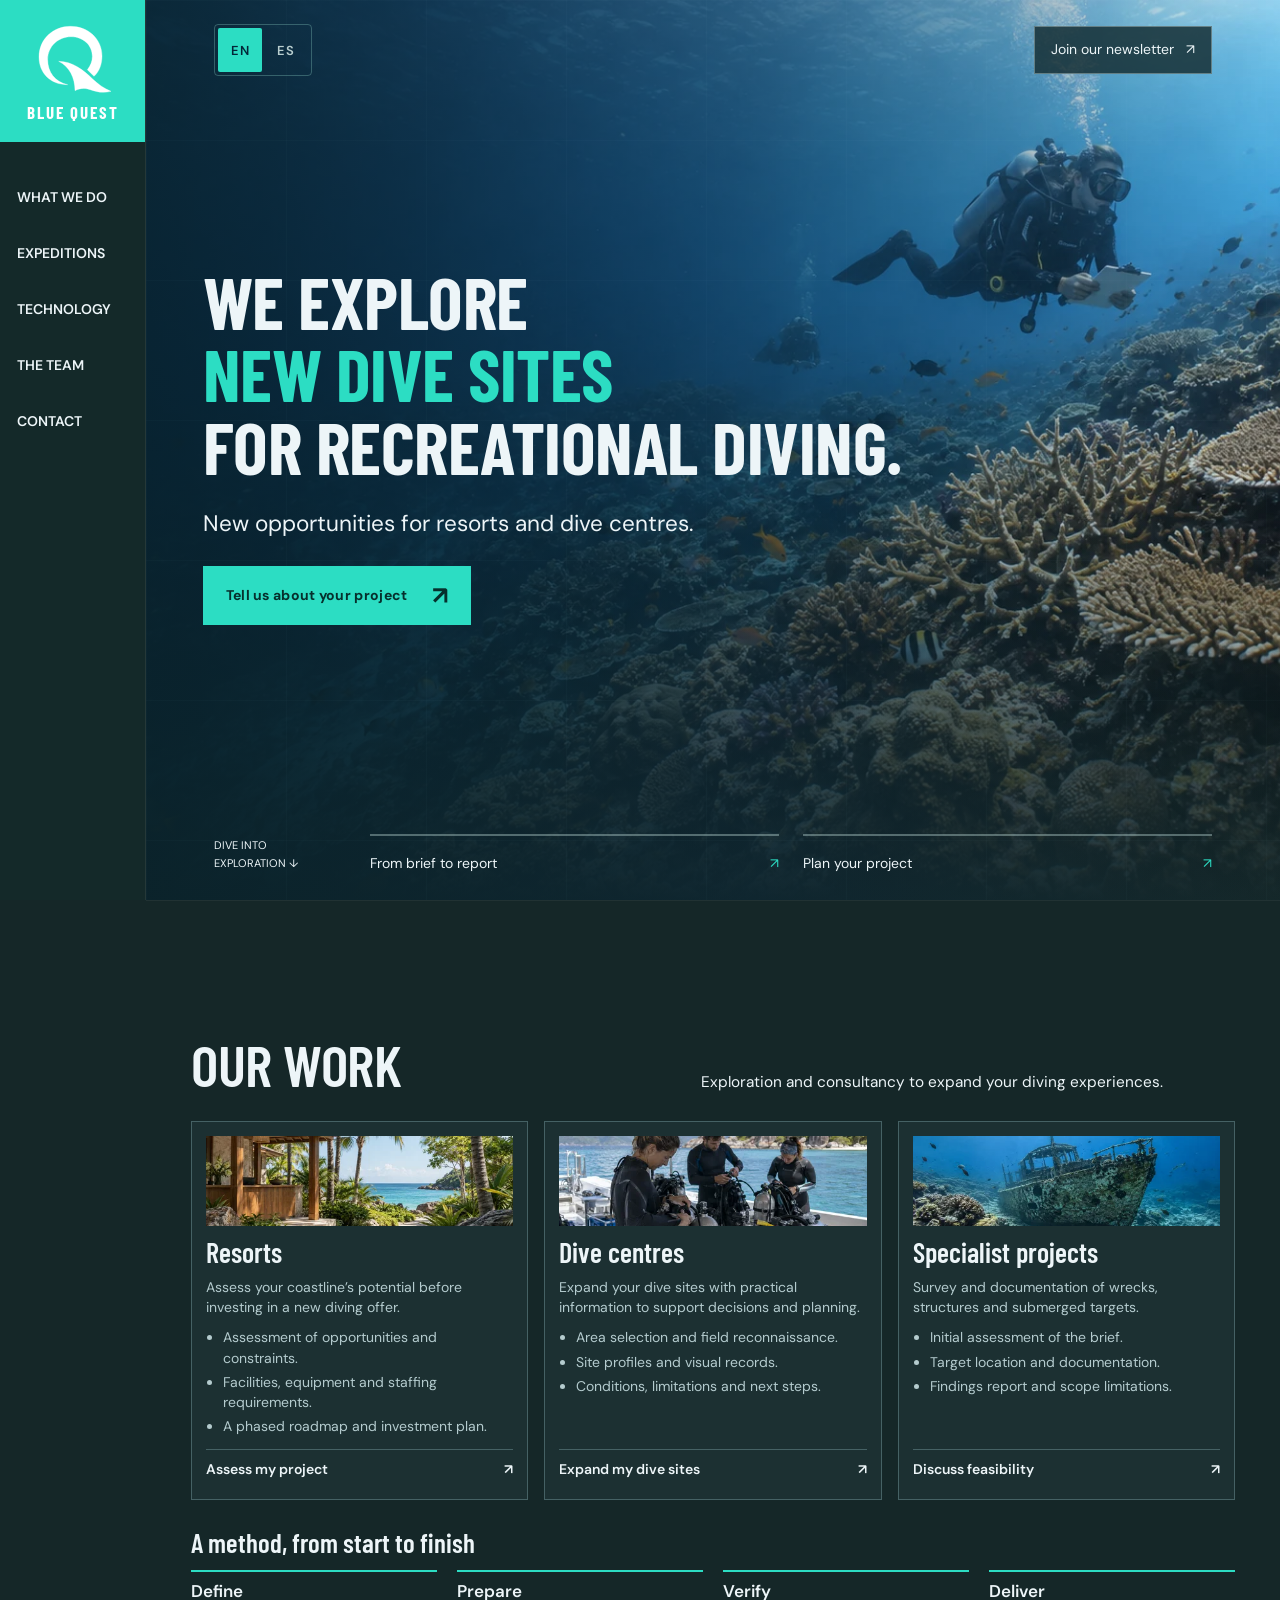
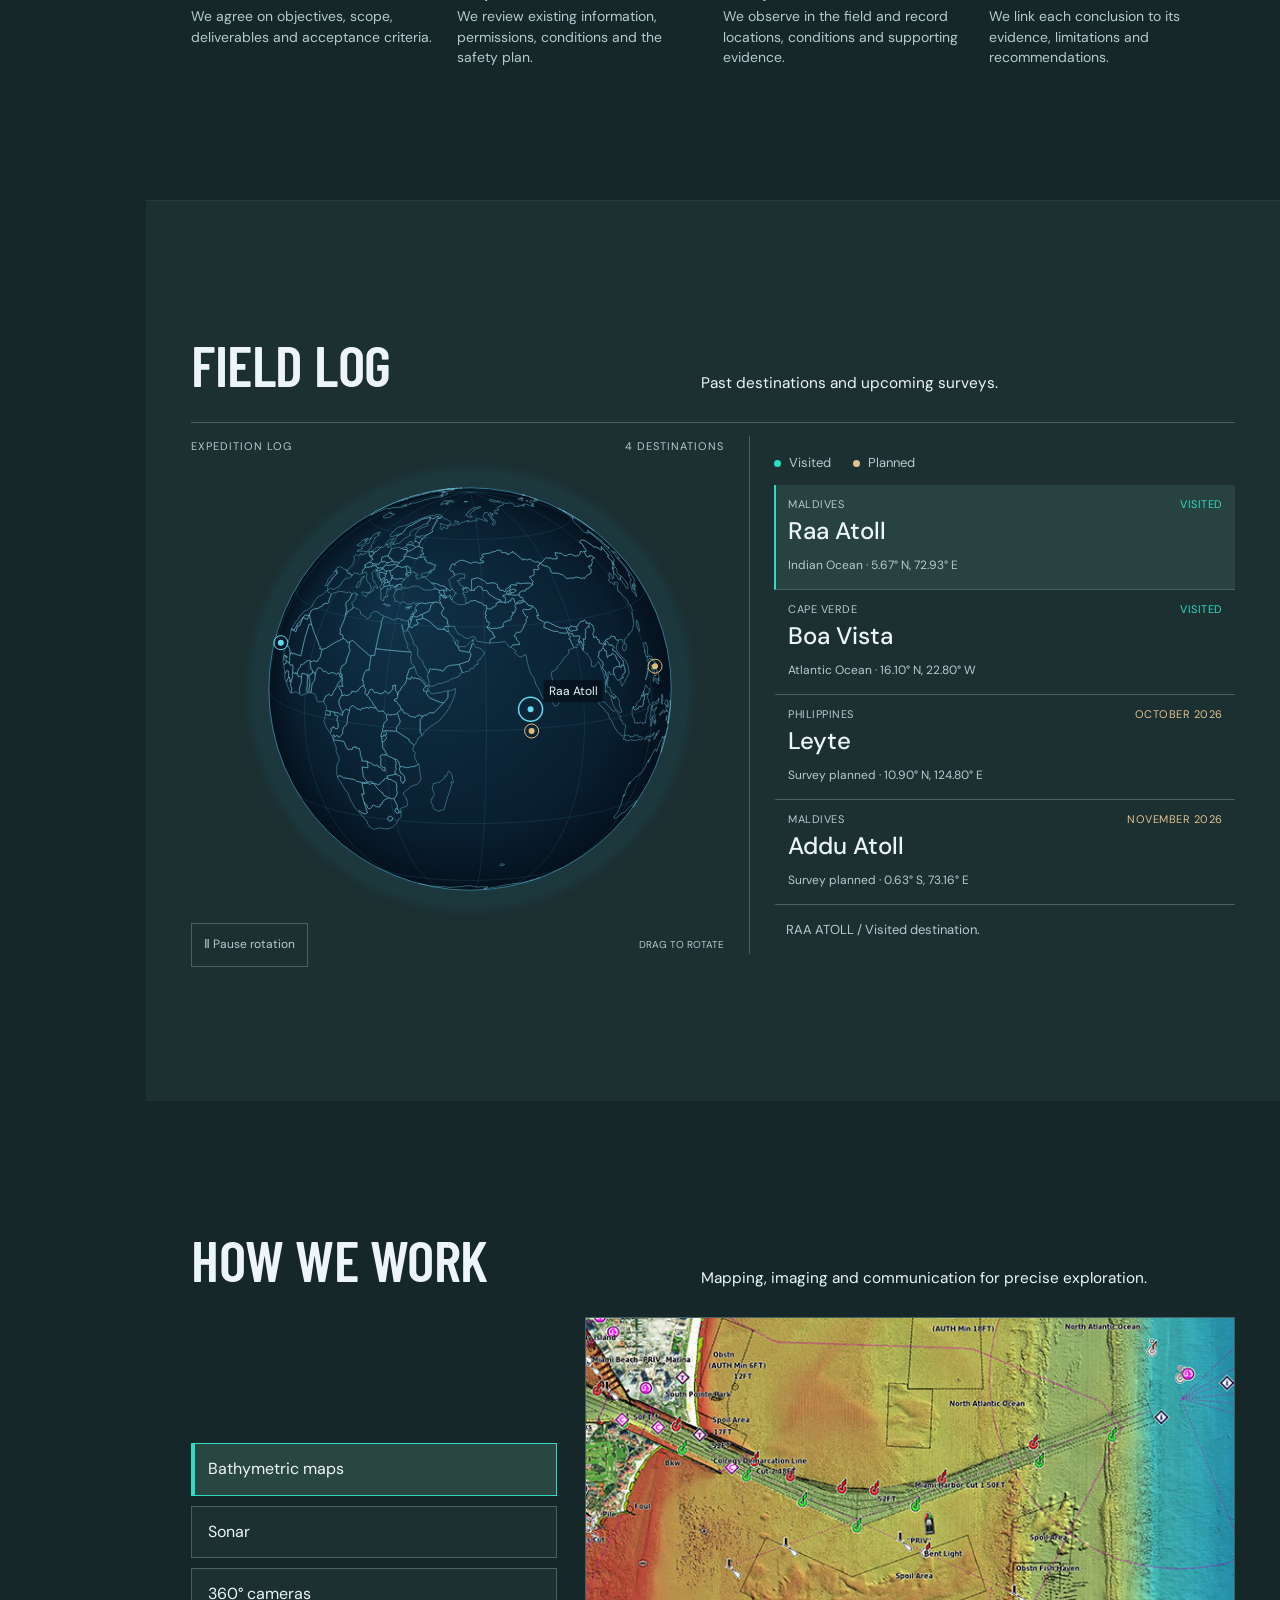
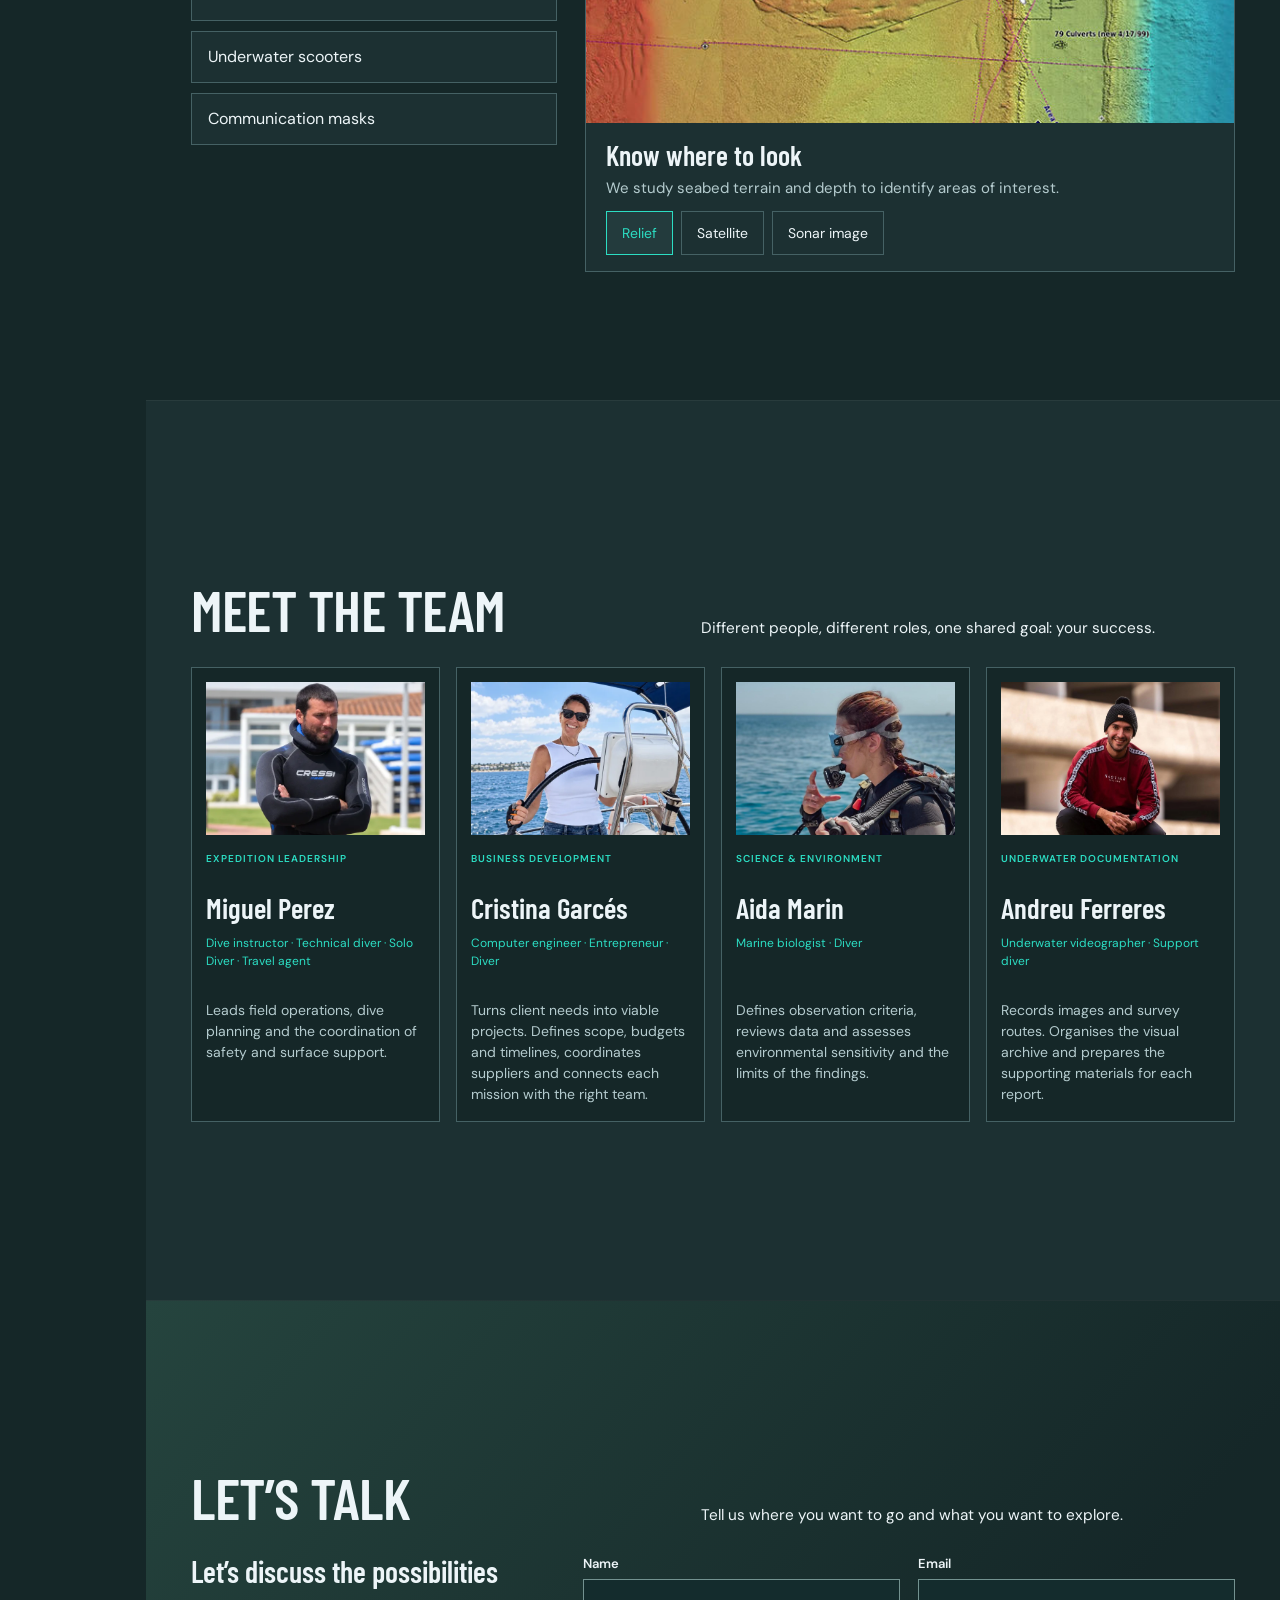
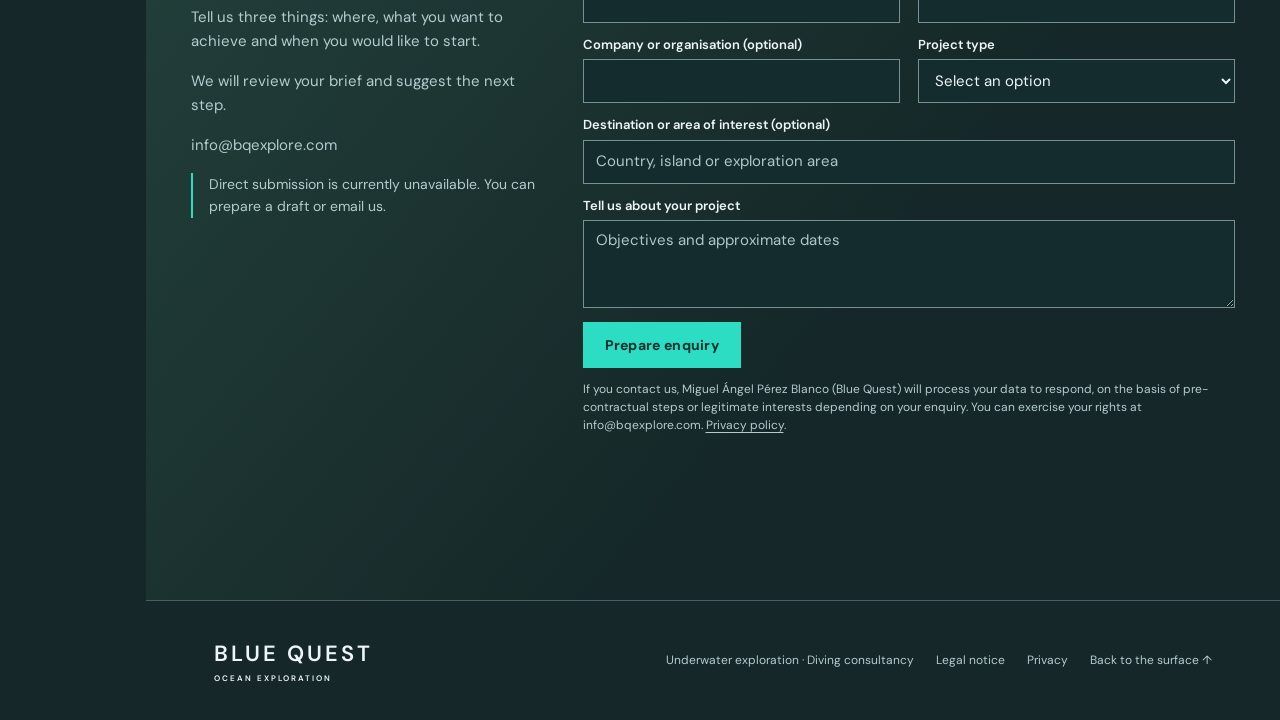
==== en/index.html @ e6cefd19 "Correct Andreu surname to Ferreres in both languages" ====
<!doctype html>
<html lang="en"><head><meta charset="UTF-8"><meta name="viewport" content="width=device-width,initial-scale=1"><meta name="theme-color" content="#050e16"><title>BLUE QUEST — Underwater exploration</title><meta name="description" content="Discovering new recreational dive sites through underwater technology and consultancy for resorts and dive centres."><link rel="icon" href="/favicon.svg?v=quest-20260912" type="image/svg+xml" sizes="any"><link rel="stylesheet" href="/styles.css"><link rel="stylesheet" href="/field-log.css"><link rel="canonical" href="https://www.bqexplore.com/en/"><link rel="alternate" hreflang="en" href="https://www.bqexplore.com/en/"><link rel="alternate" hreflang="es" href="https://www.bqexplore.com/es/"><link rel="alternate" hreflang="x-default" href="https://www.bqexplore.com/"><link rel="stylesheet" href="/language.css"><script src="/translations.js" defer></script><script src="/language.js" defer></script><meta property="og:type" content="website"><meta property="og:site_name" content="Blue Quest"><meta property="og:title" content="BLUE QUEST — Underwater exploration"><meta property="og:description" content="Discovering new recreational dive sites through underwater technology and consultancy for resorts and dive centres."><meta property="og:url" content="https://www.bqexplore.com/en/"><meta property="og:locale" content="en_GB"><meta property="og:image" content="https://www.bqexplore.com/assets/hero/reef-survey.webp"><meta name="twitter:card" content="summary_large_image"><script type="application/ld+json">{"@context":"https://schema.org","@type":"Organization","name":"Blue Quest","url":"https://www.bqexplore.com","email":"info@bqexplore.com","description":"Discovering new recreational dive sites through underwater technology and consultancy for resorts and dive centres.","areaServed":"Worldwide"}</script></head><body>
<a class="skip-link" href="#inicio">Skip to content</a>
<header class="sidebar"><a class="brand brand-animated brand-sonar" href="#inicio" aria-label="Blue Quest, home"><svg class="quest-sonar" viewBox="0 0 120 120" aria-hidden="true" focusable="false"><g class="sonar-grid"><circle cx="60" cy="60" r="27"/><circle cx="60" cy="60" r="47"/><path d="M60 6v12M60 102v12M6 60h12M102 60h12"/></g><circle class="sonar-pulse" cx="60" cy="60" r="23"/><path class="sonar-sweep" d="M60 60V13"/></svg><svg class="quest-mark" viewBox="0 0 240 220" aria-hidden="true"><path class="quest-ring" pathLength="1" d="M104 187C51 187 18 151 18 104C18 50 61 12 112 12C167 12 207 51 207 101C207 126 199 148 183 162L163 142C173 130 178 117 178 102C178 67 149 43 114 43C76 43 44 72 44 111C44 150 66 179 104 187Z"/><path class="quest-fin" pathLength="1" d="M77 117C118 117 151 143 179 170C195 185 212 198 234 207C207 214 188 207 172 202C151 195 138 199 126 205C126 167 109 132 77 117Z"/></svg><span class="quest-name" aria-hidden="true">BLUE QUEST</span></a><button class="menu-toggle" type="button" aria-expanded="false" aria-controls="primary-navigation">Menu <span aria-hidden="true">☰</span></button><nav id="primary-navigation" aria-label="Main navigation"><a href="#enfoque">What we do</a><a href="#expediciones">Expeditions</a><a href="#tecnologia">Technology</a><a href="#equipo">The Team</a><a href="#contacto">Contact</a></nav></header>
<main><section id="inicio" class="hero"><div class="hero-photo" role="img" aria-label="AI-generated illustrative scene: exploring a reef with coral, fish and divers."></div><div class="hero-shade"></div><div class="hero-grid"></div><div class="hero-top"><nav class="language-switch" aria-label="Choose a language"><a href="/en/" data-language="en" lang="en" hreflang="en" aria-label="English" aria-current="true">EN</a><a href="/es/" data-language="es" lang="es" hreflang="es" aria-label="Español">ES</a></nav><button class="newsletter-trigger" id="newsletter-open" type="button" aria-haspopup="dialog" aria-controls="newsletter-dialog">Join our newsletter <span aria-hidden="true">↗</span></button></div><div class="hero-content"><h1 class="brand-purpose">We explore<br><em>new dive sites</em><br>for recreational diving.</h1><p class="intro">New opportunities for resorts and dive centres.</p><div class="hero-actions"><a class="button primary" href="#contacto">Tell us about your project <span aria-hidden="true">↗</span></a></div></div><div class="hero-bottom"><a class="scroll-label" href="#enfoque">DIVE INTO EXPLORATION ↓</a><nav aria-label="Exploration shortcuts"><a href="#enfoque"><span>From brief to report</span><i aria-hidden="true">↗</i></a><a href="#contacto"><span>Plan your project</span><i aria-hidden="true">↗</i></a></nav></div></section>


<section id="enfoque" class="section services">
<div class="section-heading"><div><h2>Our work</h2></div><p>Exploration and consultancy to expand your diving experiences.</p></div>
<div class="service-grid">
<article class="service"><div class="service-photo"><img src="/assets/services/resort-800.webp" srcset="/assets/services/resort-480.webp 480w, /assets/services/resort-800.webp 800w" sizes="(max-width:760px) 88vw, (max-width:1100px) 40vw, 28vw" alt="Illustration of a coastal resort entrance" width="800" height="533" loading="lazy"></div><h3>Resorts</h3><p>Assess your coastline’s potential before investing in a new diving offer.</p><ul><li>Assessment of opportunities and constraints.</li><li>Facilities, equipment and staffing requirements.</li><li>A phased roadmap and investment plan.</li></ul><a href="#contacto" data-project="Asesoramiento para un centro">Assess my project <span aria-hidden="true">↗</span></a></article>
<article class="service"><div class="service-photo"><img src="/assets/services/boat-800.webp" srcset="/assets/services/boat-480.webp 480w, /assets/services/boat-800.webp 800w" sizes="(max-width:760px) 88vw, (max-width:1100px) 40vw, 28vw" alt="Illustration of a team preparing on a dive boat" width="800" height="533" loading="lazy"></div><h3>Dive centres</h3><p>Expand your dive sites with practical information to support decisions and planning.</p><ul><li>Area selection and field reconnaissance.</li><li>Site profiles and visual records.</li><li>Conditions, limitations and next steps.</li></ul><a href="#contacto" data-project="Exploración de puntos de buceo">Expand my dive sites <span aria-hidden="true">↗</span></a></article>
<article class="service"><div class="service-photo"><img src="/assets/services/wreck-800.webp" srcset="/assets/services/wreck-480.webp 480w, /assets/services/wreck-800.webp 800w" sizes="(max-width:760px) 88vw, (max-width:1100px) 40vw, 28vw" alt="Illustration of a wreck beside a reef" width="800" height="533" loading="lazy"></div><h3>Specialist projects</h3><p>Survey and documentation of wrecks, structures and submerged targets.</p><ul><li>Initial assessment of the brief.</li><li>Target location and documentation.</li><li>Findings report and scope limitations.</li></ul><a href="#contacto" data-project="Documentación subacuática">Discuss feasibility <span aria-hidden="true">↗</span></a></article>
</div>
<div id="metodo" class="method-block"><h3>A method, from start to finish</h3><div class="method-grid">
<article><h4>Define</h4><p>We agree on objectives, scope, deliverables and acceptance criteria.</p></article>
<article><h4>Prepare</h4><p>We review existing information, permissions, conditions and the safety plan.</p></article>
<article><h4>Verify</h4><p>We observe in the field and record locations, conditions and supporting evidence.</p></article>
<article><h4>Deliver</h4><p>We link each conclusion to its evidence, limitations and recommendations.</p></article>
</div></div>
</section>
<section id="expediciones" class="section expeditions"><div class="section-heading"><div><h2>Field log</h2></div><p>Past destinations and upcoming surveys.</p></div><div class="atlas"><div class="globe-area"><div class="map-top"><span>EXPEDITION LOG</span><span>4 DESTINATIONS</span></div><canvas id="globe" aria-label="Interactive globe. Drag to rotate. Select a destination from the list to locate it." tabindex="0"></canvas><div class="globe-tools"><button id="rotate" aria-pressed="true" aria-label="Pause globe rotation">Ⅱ Pause rotation</button><span>DRAG TO ROTATE</span></div></div><div class="destinations"><div class="legend"><span><i class="dot explored"></i>Visited</span><span><i class="dot planned"></i>Planned</span></div><button class="destination selected" data-place="0"><span class="destination-meta">MALDIVES <span>VISITED</span></span><strong>Raa Atoll</strong><small>Indian Ocean · 5.67° N, 72.93° E</small></button><button class="destination" data-place="1"><span class="destination-meta">CAPE VERDE <span>VISITED</span></span><strong>Boa Vista</strong><small>Atlantic Ocean · 16.10° N, 22.80° W</small></button><button class="destination" data-place="2"><span class="destination-meta">PHILIPPINES <span class="planned-text">OCTOBER 2026</span></span><strong>Leyte</strong><small>Survey planned · 10.90° N, 124.80° E</small></button><button class="destination" data-place="3"><span class="destination-meta">MALDIVES <span class="planned-text">NOVEMBER 2026</span></span><strong>Addu Atoll</strong><small>Survey planned · 0.63° S, 73.16° E</small></button><div id="place-detail" aria-live="polite">RAA ATOLL / Visited destination.</div></div></div></section>

<section hidden inert style="display:none" id="tu-destino" class="section dive-finder"></section>


<section id="tecnologia" class="section technology">
<div class="section-heading"><div><h2>How we work</h2></div><p>Mapping, imaging and communication for precise exploration.</p></div>
<div class="tech-layout"><div class="equipment" role="group" aria-label="Choose a tool">
<button type="button" data-equipment="map" aria-pressed="true">Bathymetric maps</button><button type="button" data-equipment="sonar" aria-pressed="false">Sonar</button><button type="button" data-equipment="camera" aria-pressed="false">360° cameras</button><button type="button" data-equipment="scooter" aria-pressed="false">Underwater scooters</button><button type="button" data-equipment="mask" aria-pressed="false">Communication masks</button>
</div><figure class="tech-gallery" data-equipment="map" aria-label="Images of the selected equipment"><div class="equipment-photo"><img id="equipment-image" src="/assets/technology/map-relief.jpg" alt="Shaded relief with depth soundings, references and seabed detail" loading="lazy" width="800" height="530"></div><figcaption><h3 id="equipment-title">Know where to look</h3><p id="equipment-description">We study seabed terrain and depth to identify areas of interest.</p><div id="map-views" role="group" aria-label="Map views"><button type="button" data-map="relief" aria-pressed="true">Relief</button><button type="button" data-map="satellite" aria-pressed="false">Satellite</button><button type="button" data-map="perspective" aria-pressed="false">Sonar image</button></div></figcaption></figure></div>
</section>
<section id="equipo" class="section team">
<div class="section-heading"><div><h2>Meet the team</h2></div><p>Different people, different roles, one shared goal: your success.</p></div>
<div class="team-grid">
<article class="team-card"><div class="team-photo"><img src="/assets/team/miguel-profile.webp" alt="Miguel Perez wearing a wetsuit" width="640" height="480" loading="lazy"></div><div class="team-info"><p class="eyebrow">EXPEDITION LEADERSHIP</p><h3>Miguel Perez</h3><p class="team-credentials">Dive instructor · Technical diver · Solo Diver · Travel agent</p><p>Leads field operations, dive planning and the coordination of safety and surface support.</p></div></article>
<article class="team-card"><div class="team-photo"><img src="/assets/team/cristina-profile.webp" alt="Cristina Garcés at the helm of a boat" width="640" height="480" loading="lazy"></div><div class="team-info"><p class="eyebrow">BUSINESS DEVELOPMENT</p><h3>Cristina Garcés</h3><p class="team-credentials">Computer engineer · Entrepreneur · Diver</p><p>Turns client needs into viable projects. Defines scope, budgets and timelines, coordinates suppliers and connects each mission with the right team.</p></div></article>
<article class="team-card"><div class="team-photo"><img class="team-image-aida" src="/assets/team/aida-20260914.jpg" alt="Aida Marin ready for a dive by the sea" width="1196" height="1593" loading="lazy"></div><div class="team-info"><p class="eyebrow">SCIENCE & ENVIRONMENT</p><h3>Aida Marin</h3><p class="team-credentials">Marine biologist · Diver</p><p>Defines observation criteria, reviews data and assesses environmental sensitivity and the limits of the findings.</p></div></article>
<article class="team-card"><div class="team-photo"><img class="team-image-andreu" src="/assets/team/andreu-20260914.jpg" alt="Portrait of Andreu Ferreres in an urban setting" width="1199" height="1191" loading="lazy"></div><div class="team-info"><p class="eyebrow">UNDERWATER DOCUMENTATION</p><h3>Andreu Ferreres</h3><p class="team-credentials">Underwater videographer · Support diver</p><p>Records images and survey routes. Organises the visual archive and prepares the supporting materials for each report.</p></div></article>
</div>
</section>
<section id="contacto" class="section contact">
<div class="section-heading"><div><h2>Let’s talk</h2></div><p>Tell us where you want to go and what you want to explore.</p></div>
<div class="contact-layout"><aside class="contact-intro"><h3>Let’s discuss the possibilities</h3><p>Tell us three things: where, what you want to achieve and when you would like to start.</p><p>We will review your brief and suggest the next step.</p><p class="contact-address"><a href="mailto:info@bqexplore.com">info@bqexplore.com</a></p><p class="contact-notice" id="mailbox-notice" hidden></p></aside>
<form id="contact-form" aria-describedby="mailbox-notice">
<div class="form-grid"><label>Name<input name="name" autocomplete="name" required maxlength="80"></label><label>Email<input name="email" type="email" autocomplete="email" required maxlength="120"></label><label>Company or organisation (optional)<input name="organization" autocomplete="organization" maxlength="100"></label><label>Project type<select name="project" required><option value="">Select an option</option><option value="Exploración de puntos de buceo">Dive site exploration</option><option value="Asesoramiento para un centro">Dive centre consultancy</option><option value="Documentación subacuática">Underwater documentation</option><option value="Otra consulta">Other enquiry</option></select></label><label class="full-field">Destination or area of interest (optional)<input name="destination" maxlength="120" placeholder="Country, island or exploration area"></label><label class="full-field">Tell us about your project<textarea name="message" rows="5" required minlength="10" maxlength="1200" placeholder="Objectives and approximate dates"></textarea></label></div>

<div class="honeypot" aria-hidden="true"><label>Website<input name="website" tabindex="-1" autocomplete="off"></label></div><button id="contact-submit" type="submit" class="button primary">Prepare enquiry <span aria-hidden="true">↗</span></button>
<p class="contact-privacy">If you contact us, Miguel Ángel Pérez Blanco (Blue Quest) will process your data to respond, on the basis of pre-contractual steps or legitimate interests depending on your enquiry. You can exercise your rights at info@bqexplore.com. <a href="/en/privacidad.html">Privacy policy</a>.</p>
<p id="contact-status" role="status" aria-live="polite"></p>
<div id="email-preview" hidden><label for="email-draft">Your draft</label><textarea id="email-draft" rows="9" readonly></textarea><div class="draft-actions"><a id="open-email" class="button primary" href="mailto:info@bqexplore.com">Open in my email app <span aria-hidden="true">↗</span></a><button type="button" id="copy-email">Copy enquiry</button></div></div>
<noscript><p>Enable JavaScript to use the form or email <a href="mailto:info@bqexplore.com">info@bqexplore.com</a>.</p></noscript>
</form></div></section>
</main>
<dialog id="mission-dialog" class="mission-dialog" aria-labelledby="mission-title" aria-describedby="mission-objective">
 <div class="mission-card">
  <div class="mission-topbar"><span class="mission-brand">BLUE QUEST</span><span class="mission-log">Field log</span><button class="mission-close" type="button" aria-label="Close field record">×</button></div>
  <div class="mission-intro">
   <div class="mission-lead">
    <p class="mission-location mission-reveal"><span id="mission-country"></span><span class="mission-divider" aria-hidden="true">/</span><span id="mission-client"></span></p>
    <h2 id="mission-title" class="mission-reveal" style="--reveal-delay:.15s"></h2>
    <div class="mission-reveal" style="--reveal-delay:.6s"><p class="mission-label">Objective</p><p id="mission-objective" class="mission-objective"></p></div>
   </div>
   <div class="mission-instrument" aria-hidden="true"><span class="mission-sonar-arm"></span><span class="mission-sonar-dot"></span></div>
  </div>
  <dl class="mission-metrics"></dl>
  <div class="mission-results"><h3 id="mission-outcomes-title" class="mission-reveal" style="--reveal-delay:1.9s"></h3><div class="mission-outcomes"></div></div>
  <div class="mission-footer"><span class="mission-state-dot" aria-hidden="true"></span><span id="mission-state"></span></div>
  <div class="mission-scan" aria-hidden="true"></div>
 </div>
</dialog>
<script src="/field-log.js" defer></script>
<dialog id="newsletter-dialog" class="newsletter-dialog" aria-labelledby="newsletter-title" aria-describedby="newsletter-description">
 <button type="button" class="newsletter-close" id="newsletter-close" aria-label="Close newsletter">×</button>
 <h2 id="newsletter-title">Join our newsletter</h2>
 <p id="newsletter-description">Blue Quest news, straight to your inbox. Always in English.</p>
 <p id="newsletter-instructions">Opens in a new tab. Enter your email and tick the subscription checkbox.</p>
 <div class="newsletter-actions">
  <a id="newsletter-form-link" class="button primary" href="https://a2ca4a0f.sibforms.com/serve/[base64]" target="_blank" rel="noopener noreferrer" aria-describedby="newsletter-instructions">Open sign-up form <span aria-hidden="true">↗</span></a>
  <button id="newsletter-decline" type="button">Not now</button>
 </div>
 <details class="newsletter-details"><summary>About the form and your data</summary><p class="newsletter-provider-notice">The form opens on Brevo and uses Google reCAPTCHA. These providers may use cookies and technical data to prevent abuse. Opening it does not subscribe you.</p>
 <p class="newsletter-provider-notice"><a href="https://www.brevo.com/legal/privacypolicy/" target="_blank" rel="noopener noreferrer">Brevo privacy</a> · <a href="https://policies.google.com/privacy" target="_blank" rel="noopener noreferrer">Google privacy</a></p>
 <p class="newsletter-provider-notice">Controller: Miguel Ángel Pérez Blanco (Blue Quest). With your consent, we use your email address to send updates in English. You can unsubscribe at any time or contact info@bqexplore.com.</p>
 </details><p class="newsletter-privacy"><a href="/en/privacidad.html">Privacy policy</a></p>
</dialog>

<footer><a class="footer-brand" href="#inicio">BLUE QUEST<span>OCEAN EXPLORATION</span></a><p>Underwater exploration · Diving consultancy</p><a href="/en/aviso-legal.html">Legal notice</a><a href="/en/privacidad.html">Privacy</a><a href="#inicio">Back to the surface ↑</a></footer><script src="/world.js"></script><script src="/app.js" defer></script><script src="/contact.js" defer></script></body></html>
---- styles.css ----
@import url('fonts/fonts.css');
/* Original team photos; responsive framing without altering the photographs. */
.team-photo img.team-image-aida{object-position:50% 10%}
.team-photo img.team-image-andreu{object-position:50% 18%}
/* Blue Quest: one shared system for services, evidence and contact. */
/* Restore the three original map views within the shared photo frame. */
.tech-gallery[data-equipment="map"] .equipment-photo img{transform:scale(1.18)}
#map-views:not([hidden]){display:flex;flex-wrap:wrap;gap:8px;margin-top:20px}
#map-views button{min-height:44px;padding:9px 15px;font-size:14px;background:transparent;border:1px solid var(--line)}
#map-views button[aria-pressed="true"]{border-color:var(--cyan);color:var(--cyan);background:var(--surface)}
#map-views button:hover{background:var(--surface)}
#contact-submit{margin-top:24px}
:root{color-scheme:dark;--bg:#152728;--panel:#1c3032;--surface:#233b3d;--line:#456164;--text:#edf5f8;--muted:#b4cbce;--cyan:#2cddc3;--rail:146px;--gold:#dfc28e;--mobile-header-height:76px}
*{box-sizing:border-box}html{scroll-behavior:smooth;scroll-padding-top:28px}body{margin:0;padding-left:var(--rail);background:var(--bg);color:var(--text);font:18px/1.65 'DM Sans',sans-serif}
h1,h2,h3,h4,p,figure{margin:0 0 20px}h1,h2,h3,h4{line-height:1.1}a{color:inherit;text-decoration:none}button,input,select,textarea{font:inherit}button{color:inherit;cursor:pointer}img{display:block;max-width:100%}button,a,summary{-webkit-tap-highlight-color:transparent}
a:focus-visible,button:focus-visible,summary:focus-visible,canvas:focus-visible{outline:3px solid var(--cyan);outline-offset:5px}a:hover{color:var(--cyan)}[hidden]{display:none!important}
.skip-link{position:fixed;top:12px;left:calc(var(--rail) + 16px);z-index:60;background:var(--cyan);color:#052625;padding:12px;transform:translateY(-200%)}.skip-link:focus{transform:none}
.sidebar{position:fixed;inset:0 auto 0 0;width:var(--rail);height:100dvh;z-index:30;background:#142929;border-right:1px solid #ffffff12;overflow-y:auto}
.brand-sonar{position:relative;display:flex;flex-direction:column;align-items:center;justify-content:center;gap:8px;min-height:142px;background:var(--cyan);overflow:hidden}
.brand-sonar:hover{color:white}.quest-mark{width:80px;height:74px;fill:white;position:relative;z-index:1}.quest-name{font:700 17px/1 'Barlow Condensed',sans-serif;letter-spacing:2px;color:white;z-index:1}
.quest-sonar{position:absolute;inset:10px;width:calc(100% - 20px);height:115px;fill:none;stroke:white;stroke-width:1;opacity:0;animation:sonar-grid 2.5s ease-out}
.quest-ring,.quest-fin{stroke:white;stroke-width:1;stroke-dasharray:1;animation:sonar-trace 1.7s ease-out both}.quest-fin{animation-delay:.25s}.quest-name{animation:wordmark .7s 1.3s both}.sonar-pulse{transform-origin:center;animation:sonar-ping 1.8s ease-out both}.sonar-sweep{transform-origin:center;animation:sonar-scan 1.6s linear both}
.sidebar nav{display:flex;flex-direction:column;margin-top:28px}.sidebar nav a{display:block;min-height:56px;padding:17px 14px;border-left:3px solid transparent;font-size:14px;line-height:1.5;font-weight:600;text-transform:uppercase}.sidebar nav a:hover,.sidebar nav a[aria-current="location"]{background:#25423f;color:white;border-left-color:var(--cyan)}
.menu-toggle{display:none}.hero{position:relative;isolation:isolate;min-height:800px;height:100svh;max-height:1180px;display:flex;align-items:center;overflow:hidden}
.hero-photo,.hero-shade,.hero-grid{position:absolute;inset:0;z-index:-1}.hero-photo{background:#123c50 url('assets/hero/reef-survey.webp') 62% center/cover no-repeat}.hero-shade{background:linear-gradient(90deg,#09222bd9 0%,#0a253589 53%,#10314710),linear-gradient(0deg,#152728,transparent 45%)}.hero-grid{opacity:.16;background-image:linear-gradient(#c5f4ff20 1px,transparent 1px),linear-gradient(90deg,#c5f4ff20 1px,transparent 1px);background-size:140px 140px}
.hero-top{position:absolute;top:24px;left:6%;right:6%;display:flex;justify-content:space-between;align-items:center;gap:24px;z-index:2}.newsletter-trigger{background:#173137d9;border:1px solid #bed5d46b;padding:11px 16px;font-size:14px;min-height:48px;display:inline-flex;align-items:center;gap:12px;text-align:left}.newsletter-trigger:hover{background:#234744}.hero-content{margin:50px 6% 100px;max-width:1000px}
h1{font:700 clamp(56px,6.5vw,104px)/1 'Barlow Condensed',sans-serif;text-transform:uppercase;letter-spacing:-.5px;margin-bottom:30px}h1 em{font-style:normal;color:var(--cyan)}.hero .intro{font-size:clamp(18px,1.6vw,25px);max-width:590px;color:var(--text)}.hero-actions{display:flex;flex-wrap:wrap;align-items:center;gap:24px;margin-top:34px}.button{border:0;display:inline-flex;justify-content:center;align-items:center;gap:24px;min-height:56px;padding:17px 23px;font-size:14px;line-height:1.4;font-weight:700;letter-spacing:.3px}.primary{background:var(--cyan);color:#06302d}.primary:hover{background:#8ef2df;color:#06302d}.button:disabled{opacity:.6;cursor:wait}.button span{font-size:25px;line-height:1}.text-link{color:var(--text);font-size:16px;text-decoration:underline;text-underline-offset:5px}.text-link span{color:var(--cyan);margin-left:8px}
.hero-bottom{position:absolute;left:6%;right:6%;bottom:25px;display:flex;align-items:center;gap:36px}.scroll-label{font-size:11px;max-width:120px}.hero-bottom nav{display:grid;grid-template-columns:repeat(2,minmax(0,1fr));flex:1;gap:24px}.hero-bottom nav a{border-top:2px solid #aec8c670;padding-top:16px;font-size:14px;display:flex;justify-content:space-between;gap:8px}.hero-bottom nav a:hover{border-color:var(--cyan)}.hero-bottom i{font-style:normal;color:var(--cyan)}
.section{padding:88px 6%;border-top:1px solid #ffffff0d}.section-heading{display:grid;grid-template-columns:1.05fr 1fr;align-items:end;gap:32px;margin-bottom:42px}.section-heading>div{min-width:0}
h2{font:600 clamp(45px,4.6vw,76px)/1.04 'Barlow Condensed',sans-serif;text-transform:uppercase;letter-spacing:-.5px;margin:0}.section-heading>p{margin:0;text-align:left;font-size:clamp(16px,1.2vw,21px);line-height:1.55;color:var(--text)}h3{font:600 32px/1.15 'Barlow Condensed',sans-serif}h4{font-size:20px}
.service-grid{display:grid;grid-template-columns:repeat(3,minmax(0,1fr));gap:20px}.service{min-width:0;background:var(--panel);border:1px solid var(--line);padding:22px;display:flex;flex-direction:column}.service-photo{aspect-ratio:2.4/1;overflow:hidden;margin-bottom:25px;background:var(--surface)}.service-photo img{width:100%;height:100%;object-fit:cover}.service h3{font-size:33px}.service p,.service li{font-size:16px;color:var(--muted)}.service ul{padding-left:19px;margin:0 0 26px}.service li+li{margin-top:9px}.service a{display:flex;justify-content:space-between;border-top:1px solid var(--line);padding-top:16px;margin-top:auto;font-size:15px;font-weight:600}
.method-block{padding-top:70px;scroll-margin-top:28px}.method-block>h3{font-size:38px}.method-grid{display:grid;grid-template-columns:repeat(4,minmax(0,1fr));gap:25px}.method-grid article{border-top:2px solid var(--cyan);padding-top:20px}.method-grid h4{font-weight:600;margin-bottom:12px}.method-grid p{color:var(--muted);font-size:16px;margin:0}
.expeditions,.team{background:var(--panel)}.atlas{display:grid;grid-template-columns:1.3fr 1fr;border-top:1px solid var(--line)}.globe-area{min-width:0}.map-top{display:flex;justify-content:space-between;padding:22px 25px 0 0;font-size:11px;letter-spacing:1px;color:var(--muted)}#globe{display:block;width:100%;height:490px;cursor:grab;touch-action:pan-y}#globe:active{cursor:grabbing}.globe-tools{display:flex;justify-content:space-between;align-items:center;gap:12px;margin-right:25px;font-size:10px;color:var(--muted)}.globe-tools button{min-height:44px;border:1px solid var(--line);background:transparent;padding:8px 12px;font-size:12px}.destinations{padding:25px 0 0 30px;border-left:1px solid var(--line)}.legend{display:flex;gap:22px;font-size:13px;color:var(--muted);margin-bottom:12px}.dot{display:inline-block;width:7px;height:7px;border-radius:50%;margin-right:8px}.explored{background:var(--cyan)}.planned{background:var(--gold)}.destination{display:block;width:100%;text-align:left;background:transparent;border:0;border-bottom:1px solid var(--line);border-left:2px solid transparent;padding:18px 15px}.destination:hover,.destination.selected{background:#27423f;border-left-color:var(--cyan)}.destination-meta{display:flex;justify-content:space-between;gap:8px;font-size:11px;letter-spacing:.5px;color:var(--muted)}.destination-meta>span{color:var(--cyan)}.destination-meta .planned-text{color:var(--gold)}.destination strong{display:block;font-weight:500;font-size:26px;margin:3px 0}.destination small{font-size:12px;color:var(--muted)}#place-detail{font-size:14px;color:var(--muted);padding:20px 15px}
.tech-layout{display:grid;grid-template-columns:.65fr 1.35fr;align-items:start;gap:30px}.equipment{display:flex;flex-direction:column;gap:10px}.equipment button{width:100%;text-align:left;border:1px solid var(--line);background:var(--panel);padding:18px;font-size:18px;min-height:60px}.equipment button[aria-pressed="true"]{border-color:var(--cyan);background:#294740;box-shadow:inset 3px 0 var(--cyan)}.equipment button:hover{background:var(--surface)}.tech-gallery{margin:0;min-width:0;border:1px solid var(--line);background:var(--panel)}.equipment-photo{width:100%;aspect-ratio:8/5;overflow:hidden;background:#103544}.equipment-photo img{width:100%;height:100%;object-fit:cover;object-position:center}.tech-gallery figcaption{padding:22px 25px}.tech-gallery h3{margin-bottom:10px;font-size:32px}.tech-gallery p{color:var(--muted);font-size:16px;margin:0}
.team-grid{display:grid;grid-template-columns:repeat(4,minmax(0,1fr));gap:20px}.team-card{min-width:0;border:1px solid var(--line);background:var(--bg)}.team-photo{aspect-ratio:1.5/1;margin:18px 18px 0;overflow:hidden;background:var(--surface)}.team-photo img{width:100%;height:100%;object-fit:cover;object-position:50% 35%}.team-info{padding:22px 18px}.eyebrow{font-size:10px;font-weight:600;letter-spacing:1px;color:var(--cyan);line-height:1.6;margin-bottom:14px}.team-info h3{font-size:32px;margin-bottom:12px}.team-info p:not(.eyebrow){font-size:15px;color:var(--muted)}.team-info .team-credentials{font-size:12px!important;color:var(--cyan)!important;line-height:1.6;min-height:62px}.team-info p:last-child{margin:0}
.contact{background:linear-gradient(130deg,#25443e,var(--bg) 65%)}.contact-layout{display:grid;grid-template-columns:.75fr 1.25fr;gap:55px}.contact-intro h3{font-size:36px}.contact-intro>p{font-size:16px;color:var(--muted)}.contact-address{font-size:21px;color:var(--cyan);overflow-wrap:anywhere}.contact-notice{border-left:2px solid var(--cyan);padding-left:16px;font-size:14px!important}.form-grid{display:grid;grid-template-columns:1fr 1fr;gap:22px}.full-field{grid-column:1/-1}#contact-form label{display:block;font-size:14px;font-weight:600}#contact-form input,#contact-form select,#contact-form textarea{display:block;width:100%;min-width:0;padding:13px;margin-top:8px;border:1px solid #739290;border-radius:0;background:#142c2d;color:var(--text);font:16px/1.5 'DM Sans',sans-serif}#contact-form textarea{resize:vertical}#contact-form input:focus-visible,#contact-form select:focus-visible,#contact-form textarea:focus-visible{outline:2px solid var(--cyan);outline-offset:3px}#contact-form input::placeholder,#contact-form textarea::placeholder{color:#b1c6c8}.contact-privacy{font-size:12px;line-height:1.7;color:var(--muted);margin:20px 0}.contact-privacy a,.newsletter-privacy a,.newsletter-details a{text-decoration:underline;text-underline-offset:3px}.honeypot{position:absolute;left:-10000px;width:1px;height:1px;overflow:hidden}#contact-status{font-size:15px;color:var(--text);margin-top:22px}#contact-status:empty{margin:0}#email-preview{border-top:1px solid var(--line);padding-top:22px}.draft-actions{display:flex;flex-wrap:wrap;align-items:center;gap:15px;margin-top:16px}#copy-email{background:transparent;border:1px solid var(--line);min-height:48px;padding:12px}
.newsletter-dialog{width:min(560px,calc(100% - 32px));max-height:calc(100dvh - 40px);margin:auto;padding:38px;background:var(--panel);color:var(--text);border:1px solid var(--line)}.newsletter-dialog::backdrop{background:#051b24ce;backdrop-filter:blur(4px)}body.newsletter-open{overflow:hidden}.newsletter-close{position:absolute;top:8px;right:8px;width:44px;height:44px;background:transparent;border:0;font-size:30px}.newsletter-dialog h2{font-size:40px;padding-right:20px;margin-bottom:22px}.newsletter-dialog p{color:var(--muted);font-size:16px}.newsletter-actions{display:flex;flex-direction:column;align-items:stretch;gap:10px;margin:24px 0}.newsletter-actions>button{background:transparent;border:0;min-height:44px;font-size:14px}.newsletter-details{border-top:1px solid var(--line);margin-top:24px;padding-top:15px;font-size:13px}.newsletter-details summary{cursor:pointer;padding-block:6px}.newsletter-details p{font-size:13px;margin-top:14px}.newsletter-privacy{font-size:13px!important}
footer{display:flex;flex-wrap:wrap;gap:22px;align-items:center;padding:35px 6%;border-top:1px solid var(--line);font-size:12px;color:var(--muted)}.footer-brand{margin-right:auto;font-size:22px;letter-spacing:3px;color:var(--text);font-weight:600}.footer-brand span{display:block;font-size:8px;letter-spacing:2px}footer p{margin:0}
@keyframes sonar-trace{0%{stroke-dashoffset:1;fill-opacity:0}65%{fill-opacity:0}100%{stroke-dashoffset:0;fill-opacity:1}}
@keyframes wordmark{from{opacity:0;transform:translateY(8px)}to{opacity:1;transform:none}}
@keyframes sonar-grid{0%{opacity:0}25%{opacity:.6}75%{opacity:.35}100%{opacity:0}}
@keyframes sonar-ping{from{transform:scale(.3);opacity:.8}to{transform:scale(2);opacity:0}}
@keyframes sonar-scan{to{transform:rotate(300deg)}}
@media(min-width:1400px){.section-heading h2{white-space:nowrap}.section-heading>p{white-space:nowrap;font-size:clamp(14px,1.1vw,21px)}}
@media(max-width:1199px){.section-heading{grid-template-columns:1fr;gap:16px}.section-heading>p{font-size:19px}.team-grid{grid-template-columns:repeat(2,minmax(0,1fr))}.team-photo{aspect-ratio:2/1}.service-grid{grid-template-columns:repeat(2,minmax(0,1fr))}.service:last-child{grid-column:1/-1;display:grid;grid-template-columns:.8fr 1fr;gap:0 24px}.service:last-child .service-photo{grid-row:1/5;aspect-ratio:auto;height:100%;margin:0}.service:last-child ul{margin-bottom:20px}.method-grid{grid-template-columns:repeat(2,minmax(0,1fr))}.contact-layout{gap:30px}.atlas{grid-template-columns:1fr 1fr}#globe{height:430px}.tech-layout{grid-template-columns:.75fr 1.25fr}.equipment button{font-size:16px;padding:16px}.scroll-label{display:none}}
@media(max-width:760px){:root{--rail:0px}html{scroll-padding-top:calc(var(--mobile-header-height) + 20px)}.sidebar{width:100%;height:76px;bottom:auto;overflow:visible;display:flex;align-items:center;padding-right:14px;border-bottom:1px solid var(--line)}.brand-sonar{min-height:76px;height:76px;width:120px;flex-shrink:0;gap:4px}.quest-mark{width:48px;height:43px}.quest-name{font-size:12px;letter-spacing:1.6px}.quest-sonar{inset:0;width:120px;height:76px}.menu-toggle{display:flex;align-items:center;gap:10px;margin-left:auto;background:transparent;border:1px solid var(--line);font-size:14px;min-height:44px;padding:8px 12px}.sidebar nav{display:none;position:absolute;top:76px;left:0;right:0;margin:0;background:#193235;border-bottom:1px solid var(--line);box-shadow:0 15px 30px #07191c66}.sidebar.menu-open nav{display:grid;grid-template-columns:1fr 1fr;gap:0;padding:10px}.sidebar nav a{min-height:52px;font-size:14px;padding:14px 12px}.hero{height:auto;max-height:none;min-height:780px;padding-top:165px;padding-bottom:125px;align-items:flex-start}.hero-top{top:96px;left:6%;right:6%;gap:10px}.hero-top .newsletter-trigger{font-size:12px;padding:8px 10px;min-height:44px;max-width:175px}.hero-content{margin:25px 6% 0}.hero .brand-purpose,html[lang="en"] .hero .brand-purpose{font-size:clamp(44px,9.5vw,70px)}.hero-photo{background-position:65% center}.hero-shade{background:linear-gradient(90deg,#0b2739db,#173b5066),linear-gradient(0deg,#152728,transparent 55%)}.hero .intro{font-size:19px}.hero-actions{gap:20px}.hero-bottom{bottom:25px}.hero-bottom nav{gap:14px}.hero-bottom nav a{font-size:11px;line-height:1.5}.hero-bottom i{display:none}.section{padding:60px 6%}.section-heading{margin-bottom:30px;gap:15px}h2{font-size:clamp(39px,8vw,58px)}.section-heading>p{font-size:17px;line-height:1.6}.service-grid{grid-template-columns:1fr}.service:last-child{grid-column:auto;display:flex}.service:last-child .service-photo,.service-photo{aspect-ratio:2.4/1;height:auto;margin-bottom:25px}.service{padding:22px}.method-block{padding-top:48px;scroll-margin-top:100px}.method-block>h3{font-size:32px}.method-grid{gap:24px 18px}.method-grid p{font-size:15px}.atlas{grid-template-columns:1fr}.destinations{padding:28px 0 0;border-left:0}.map-top{padding-right:0}#globe{height:350px}.globe-tools{margin-right:0}.tech-layout{display:flex;flex-direction:column;gap:18px}.equipment{display:grid;grid-template-columns:repeat(2,minmax(0,1fr));gap:8px;width:100%}.equipment button{font-size:14px;min-height:52px;padding:10px 12px}.equipment button:last-child{grid-column:1/-1}.tech-gallery{width:100%}.tech-gallery figcaption{padding:20px}.tech-gallery h3{font-size:29px}.team-grid{grid-template-columns:1fr}.team-card{display:grid;grid-template-columns:105px 1fr}.team-photo{aspect-ratio:1/1;margin:18px 0 0 14px}.team-info{padding:20px 16px}.team-info h3{font-size:29px}.team-info .team-credentials{min-height:0}.contact-layout{grid-template-columns:1fr;gap:25px}.contact-intro h3{font-size:32px}.form-grid{grid-template-columns:1fr}.full-field{grid-column:auto}.newsletter-dialog{padding:30px 24px}.newsletter-dialog h2{font-size:35px}footer{gap:20px}footer p{width:100%;order:3}}
@media(max-width:360px){.hero-top{left:5%;right:5%}.hero-top .newsletter-trigger{max-width:160px}.hero .brand-purpose,html[lang="en"] .hero .brand-purpose{font-size:42px}.method-grid{grid-template-columns:1fr}.team-card{grid-template-columns:85px 1fr}.team-info{padding:18px 12px}.team-info h3{font-size:27px}.team-photo{margin-left:12px}}
@media(max-width:760px){.sidebar:not(.menu-ready){height:auto;display:grid;grid-template-columns:120px 1fr;align-items:start;padding:0}.sidebar:not(.menu-ready) nav{display:grid;grid-template-columns:1fr 1fr;position:static;box-shadow:none}.sidebar:not(.menu-ready) .menu-toggle{display:none}}
/* Screen-sized desktop sections. Natural growth remains available for zoom,
   shorter windows, expanded form feedback and mobile reading. */
@media(min-width:1024px) and (min-height:640px){
 html:has(.hero){scroll-padding-top:0;scroll-snap-type:y proximity}
 .hero,.section{min-height:100dvh;scroll-snap-align:start;scroll-margin-top:0}
 footer{scroll-snap-align:end}
 .hero{height:auto;max-height:none}
 .hero-content{margin:100px 5% 110px}
 .hero .brand-purpose,html[lang="en"] body .hero .brand-purpose{font-size:clamp(48px,min(5.7vw,10dvh),90px);margin-bottom:22px}
 .hero .intro{font-size:clamp(18px,2.5dvh,24px)}
 .hero-actions{margin-top:24px}
 .section{display:flex;flex-direction:column;justify-content:center;padding:clamp(22px,4dvh,52px) 4%}
 .section-heading{grid-template-columns:1fr 1.1fr;gap:24px;margin-bottom:clamp(18px,3dvh,32px)}
 .section-heading h2{font-size:clamp(40px,6.5dvh,64px);white-space:normal}
 .section-heading>p{font-size:clamp(15px,1.2vw,19px);line-height:1.5;white-space:normal}
 .service-grid{grid-template-columns:repeat(3,minmax(0,1fr));gap:16px}
 .service,.service:last-child{display:flex;grid-column:auto;gap:0;padding:14px}
 .service-photo,.service:last-child .service-photo{aspect-ratio:auto;height:clamp(56px,10dvh,110px);margin:0 0 10px;flex-shrink:0}
 .service h3{font-size:28px;margin-bottom:8px}
 .service p,.service li{font-size:14px;line-height:1.45}
 .service p{margin-bottom:10px}
 .service ul,.service:last-child ul{margin-bottom:12px;padding-left:17px}
 .service li+li{margin-top:4px}
 .service a{font-size:14px;line-height:1.4;min-height:36px;padding-top:10px}
 .method-block{padding-top:clamp(18px,3dvh,32px);scroll-margin-top:0}
 .method-block>h3{font-size:27px;margin-bottom:12px}
 .method-grid{grid-template-columns:repeat(4,minmax(0,1fr));gap:20px}
 .method-grid article{padding-top:10px}
 .method-grid h4{font-size:17px;margin-bottom:6px}
 .method-grid p{font-size:14px;line-height:1.45}
 .atlas{grid-template-columns:1.15fr 1fr;align-items:center}
 .map-top{padding-top:14px}
 #globe{height:clamp(260px,52dvh,560px)}
 .destinations{padding:16px 0 0 24px}
 .destination{padding:10px 12px}
 .destination strong{font-size:24px;line-height:1.25}
 #place-detail{font-size:13px;padding:14px 12px}
 .tech-layout{grid-template-columns:minmax(230px,.72fr) minmax(0,1.28fr);align-items:center;gap:28px}
 .tech-gallery{width:100%;max-width:min(100%,calc((100dvh - 300px)*1.6));justify-self:center}
 .tech-gallery figcaption{padding:16px 20px}
 .tech-gallery h3{font-size:28px;margin-bottom:6px}
 .tech-gallery p{font-size:15px;line-height:1.5}
 .equipment button{min-height:48px;padding:12px 16px;font-size:16px}
 #map-views:not([hidden]){margin-top:12px}
 .team-grid{grid-template-columns:repeat(4,minmax(0,1fr));gap:16px}
 .team-photo{height:clamp(95px,17dvh,200px);aspect-ratio:auto;margin:14px 14px 0}
 .team-info{padding:16px 14px}
 .team-info .eyebrow{font-size:10px;min-height:32px;margin-bottom:8px;line-height:1.5}
 .team-info h3{font-size:29px;margin-bottom:10px}
 .team-info p:not(.eyebrow){font-size:14px;line-height:1.5;margin-bottom:12px}
 .team-info .team-credentials{min-height:54px}
 .team-info p:last-child{margin-bottom:0}
 .contact-layout{grid-template-columns:.7fr 1.3fr;gap:40px;align-items:start}
 .contact-intro h3{font-size:30px;margin-bottom:16px}
 .contact-intro>p{font-size:15px;line-height:1.6;margin-bottom:16px}
 .form-grid{gap:12px 18px}
 #contact-form label{font-size:13px;line-height:1.5}
 #contact-form input,#contact-form select,#contact-form textarea{min-height:44px;padding:9px 12px;margin-top:5px;font-size:15px;line-height:1.4}
 #contact-form textarea[name="message"]{height:88px;min-height:72px}
 #contact-submit{margin-top:14px;min-height:46px;padding:12px 22px}
 .contact-privacy{margin:12px 0 0;line-height:1.5}
 #contact-status{margin-top:12px}
 #contact-status:empty{margin:0}
}
@media(min-width:1024px) and (max-width:1199px) and (min-height:640px){
 .team-grid{grid-template-columns:repeat(2,minmax(0,1fr))}
 .team-card{display:grid;grid-template-columns:76px minmax(0,1fr)}
 .team-photo{height:68px;margin:14px 0 0 10px}
 .team-info{padding:14px 12px}
 .team-info .eyebrow{min-height:0;margin-bottom:6px}
 .team-info h3{font-size:26px;margin-bottom:6px}
 .team-info .team-credentials{min-height:0;margin-bottom:6px}
}
@media(min-width:1024px) and (max-width:1199px) and (min-height:640px) and (max-height:700px){
 .section{padding:18px 3%}
 .section-heading{gap:16px;margin-bottom:16px}
 .service,.service:last-child{padding:12px}
 .service-photo,.service:last-child .service-photo{height:46px}
 .service h3{font-size:26px}
 .service p,.service li{line-height:1.4}
 .method-block{padding-top:16px}
 .method-block>h3{font-size:24px;margin-bottom:10px}
 .method-grid{gap:12px}
 .method-grid p{font-size:13.5px;line-height:1.4}
 .destination{padding:9px 12px}
}
@media(prefers-reduced-motion:reduce){html{scroll-behavior:auto;scroll-snap-type:none!important}*,*::before,*::after{animation:none!important;transition:none!important}.quest-sonar{display:none}}
---- field-log.css ----
/* The approved field-record HUD: real text, finite motion, no video download. */
html.mission-modal-open{overflow:hidden;scroll-behavior:auto!important;scroll-snap-type:none!important}
html.mission-modal-open body{position:fixed;top:var(--mission-scroll-top);width:100%;overflow:hidden}
html.mission-restoring{scroll-behavior:auto!important;scroll-snap-type:none!important}
.mission-dialog{width:min(1040px,calc(100% - 40px));max-width:none;max-height:calc(100dvh - 40px);margin:auto;padding:0;color:var(--text);border:1px solid var(--line);border-radius:3px;background:linear-gradient(125deg,#091b25,#102b34 58%,#1d4146);overflow:auto;overscroll-behavior:contain;box-shadow:0 32px 100px #03121988}
.mission-dialog::backdrop{background:#061720d9;backdrop-filter:blur(6px)}
.mission-card{position:relative;padding:0 36px 22px;isolation:isolate}
.mission-topbar{position:sticky;top:0;z-index:3;display:flex;align-items:center;gap:22px;min-height:67px;border-bottom:1px solid #b4cbce45;background:#102b34}
.mission-brand{font:600 21px/1 'Barlow Condensed',sans-serif;letter-spacing:.6px}
.mission-log{margin-left:auto;font-size:13px;letter-spacing:1.5px;color:var(--muted);text-transform:uppercase}
.mission-close{display:grid;place-items:center;width:44px;height:44px;padding:0;border:1px solid transparent;background:transparent;font:400 30px/1 'DM Sans',sans-serif;flex-shrink:0}
.mission-close:hover{color:var(--cyan);border-color:var(--line)}
.mission-intro{display:grid;grid-template-columns:minmax(0,1fr) 180px;gap:36px;align-items:center;margin:28px 0}
.mission-location{display:flex;gap:10px;flex-wrap:wrap;align-items:center;margin:0 0 8px;color:var(--muted);text-transform:uppercase;font-size:13px;letter-spacing:1px;line-height:1.5}
.mission-location .mission-divider{color:var(--line)}
.mission-dialog #mission-title{margin:0 0 18px;font:600 clamp(64px,7vw,96px)/1 'Barlow Condensed',sans-serif;text-transform:uppercase;letter-spacing:.5px}
.mission-label{margin:0 0 8px;color:var(--cyan);font-size:13px;line-height:1.4;letter-spacing:1.3px;text-transform:uppercase}
.mission-objective{margin:0;font-size:22px;line-height:1.45;max-width:730px;text-wrap:pretty}
.mission-instrument{position:relative;width:180px;aspect-ratio:1;border:1px solid #668b90;border-radius:50%;opacity:.65;background:repeating-radial-gradient(circle,transparent 0 21px,#42656b88 22px,transparent 23px 44px)}
.mission-instrument::before,.mission-instrument::after{content:'';position:absolute;background:#668b9066}
.mission-instrument::before{height:1px;left:-10px;right:-10px;top:50%}.mission-instrument::after{width:1px;top:-10px;bottom:-10px;left:50%}
.mission-sonar-arm{position:absolute;inset:0;border-radius:50%;transform:rotate(300deg)}
.mission-sonar-arm::before{content:'';position:absolute;left:50%;top:0;width:1px;height:50%;background:var(--cyan);transform-origin:bottom}
.mission-sonar-arm::after{content:'';position:absolute;inset:0;border-radius:50%;background:conic-gradient(from 335deg,transparent 0deg,#2cddc31a 25deg,transparent 26deg)}
.mission-sonar-dot{position:absolute;inset:calc(50% - 3px);background:var(--cyan);border-radius:50%}
.mission-metrics{display:grid;grid-template-columns:repeat(3,minmax(0,1fr));margin:0;padding:16px 0;border-block:1px solid #b4cbce45;background:#091b2566}
.mission-metric{padding:0 20px;min-width:0}.mission-metric+.mission-metric{border-left:1px solid #45616466}
.mission-metric dt{font-size:12px;letter-spacing:.7px;text-transform:uppercase;color:var(--muted);line-height:1.5}
.mission-metric dd{margin:4px 0 0}
.mission-value{display:block;font:500 64px/1 'Barlow Condensed',sans-serif;color:var(--text);white-space:nowrap}
.mission-value-word{font-size:45px;line-height:64px}
.mission-unit{display:block;margin-top:4px;font-size:15px;color:var(--muted);line-height:1.5}
.mission-results{margin:26px 0}
.mission-dialog #mission-outcomes-title{font:400 13px/1.5 'DM Sans',sans-serif;letter-spacing:1.3px;color:var(--cyan);text-transform:uppercase;margin:0 0 18px}
.mission-outcomes{display:grid;grid-template-columns:repeat(3,minmax(0,1fr));gap:24px}
.mission-outcome::before{content:'';display:block;width:22px;height:2px;background:var(--cyan);margin-bottom:12px}
.mission-dialog .mission-outcome h3{font:500 19px/1.3 'DM Sans',sans-serif;margin:0 0 8px}
.mission-outcome p{font-size:16px;line-height:1.5;color:var(--muted);margin:0;text-wrap:pretty}
.mission-footer{display:flex;align-items:center;gap:9px;border-top:1px solid #45616499;padding-top:14px;font-size:12px;text-transform:uppercase;letter-spacing:.8px;color:var(--muted)}
.mission-state-dot{width:6px;height:6px;border-radius:50%;background:var(--cyan);flex-shrink:0}
.mission-dialog[data-status="planned"] .mission-state-dot{background:var(--gold)}
.mission-scan{position:absolute;inset:68px 16px 16px;pointer-events:none;overflow:hidden;z-index:-1;opacity:0}
.mission-scan::after{content:'';position:absolute;left:0;right:0;height:40px;background:linear-gradient(transparent,#2cddc308);border-bottom:1px solid #2cddc324}
.mission-dialog.mission-entering .mission-reveal{animation:mission-reveal .65s cubic-bezier(.2,.7,.2,1) both;animation-delay:var(--reveal-delay,0s)}
.mission-entering .mission-sonar-arm{animation:mission-sonar 4s ease-out both}
.mission-entering .mission-scan{animation:mission-scan-visible 4s linear both}
.mission-entering .mission-scan::after{animation:mission-scan 4s linear both}
@keyframes mission-reveal{from{opacity:0;transform:translateY(10px)}to{opacity:1;transform:none}}
@keyframes mission-sonar{from{transform:rotate(-30deg)}to{transform:rotate(300deg)}}
@keyframes mission-scan-visible{0%,98%{opacity:1}100%{opacity:0}}
@keyframes mission-scan{from{top:0}to{top:100%}}
@media(min-width:701px) and (max-height:760px){
 .mission-card{padding:0 28px 16px}.mission-topbar{min-height:54px}.mission-intro{margin:18px 0;grid-template-columns:minmax(0,1fr) 150px;gap:26px}
 .mission-dialog #mission-title{font-size:72px;margin-bottom:12px}.mission-objective{font-size:20px}.mission-instrument{width:150px}
 .mission-metrics{padding:12px 0}.mission-value{font-size:54px}.mission-value-word{font-size:40px;line-height:54px}
 .mission-results{margin:20px 0}.mission-dialog #mission-outcomes-title{margin-bottom:14px}.mission-outcome p{font-size:15px}.mission-footer{padding-top:12px}
}
@media(max-width:700px){
 .mission-dialog{width:calc(100% - 20px);max-height:calc(100dvh - 24px)}.mission-card{padding:0 22px 20px}
 .mission-topbar{min-height:60px;gap:12px}.mission-brand{font-size:19px}.mission-log{font-size:11px}.mission-close{margin-right:-10px}
 .mission-intro{display:block;position:relative;margin:24px 0}.mission-location{font-size:11px;gap:6px;padding-right:30px}
 .mission-dialog #mission-title{font-size:64px;margin-bottom:20px;padding-right:26px}.mission-objective{font-size:20px;line-height:1.45}
 .mission-instrument{display:none}
 .mission-metrics{grid-template-columns:1fr;padding:0;background:transparent}.mission-metric{padding:14px 0;display:grid;grid-template-columns:minmax(0,1fr) 1.35fr;gap:12px;align-items:center}
 .mission-metric+.mission-metric{border-left:0;border-top:1px solid #45616466}.mission-metric dt{font-size:12px}.mission-metric dd{margin:0}
 .mission-value{font-size:48px}.mission-value-word{font-size:36px;line-height:48px}.mission-unit{font-size:14px}
 .mission-outcomes{grid-template-columns:1fr;gap:20px}.mission-outcome::before{margin-bottom:8px}.mission-dialog .mission-outcome h3{font-size:19px;margin-bottom:5px}
 .mission-outcome p{font-size:16px}.mission-footer{font-size:11px}
}
@media(min-width:701px) and (max-height:680px){
 .mission-card{padding-bottom:14px}.mission-topbar{min-height:50px}.mission-intro{margin:14px 0}
 .mission-dialog #mission-title{font-size:64px;margin-bottom:10px}.mission-metrics{padding:10px 0}
 .mission-results{margin:16px 0}.mission-dialog #mission-outcomes-title{margin-bottom:12px}
}
@media(prefers-reduced-motion:reduce){.mission-dialog .mission-reveal,.mission-dialog .mission-sonar-arm,.mission-dialog .mission-scan,.mission-dialog .mission-scan::after{animation:none!important}.mission-scan{display:none}}
---- language.css ----
/* Shared EN / ES control. No flag icons: languages are not countries. */
.language-switch{display:inline-flex;align-items:center;gap:2px;flex-shrink:0;padding:3px;border:1px solid #70aba66b;border-radius:4px;font:600 13px/1 'DM Sans',sans-serif;letter-spacing:1px}
.language-switch a,.language-switch a:first-child,.language-switch a:last-child{display:grid;place-items:center;min-width:44px;min-height:44px;padding:8px;color:#b9cecf;text-decoration:none;transition:color .15s,background .15s}
.language-switch a[aria-current="true"]{background:#2cddc3;color:#032638;border-radius:2px}
.language-switch a:hover{color:#fff;background:#285451}
.language-switch a:focus-visible{outline:2px solid #fff;outline-offset:2px}
.legal-header .language-switch{margin-left:auto}
.hero-top{gap:24px}
html[lang="en"] .hero .brand-purpose{font-size:clamp(52px,5.7vw,88px)}
@media(max-width:760px){
 .hero-top{flex-direction:row;gap:10px;justify-content:space-between;padding-block:0}
 .hero-top .language-switch{padding:0;border:0;gap:4px}
 .hero-top .language-switch a{min-height:44px;padding:4px 10px}
 .hero-top .newsletter-trigger{min-height:44px;padding:2px 0;font-size:12px;line-height:1.3;gap:6px;justify-content:center;text-align:center}
 .hero-top .newsletter-trigger span{font-size:16px}
 html[lang="en"] .hero .brand-purpose{font-size:clamp(42px,8.8vw,66px)}
}
@media(max-width:480px){
 .legal-header .language-switch{margin-left:0}.legal-header{gap:12px 20px}
}
@media(prefers-reduced-motion:reduce){.language-switch a{transition:none}}
@media print{.language-switch{display:none}}
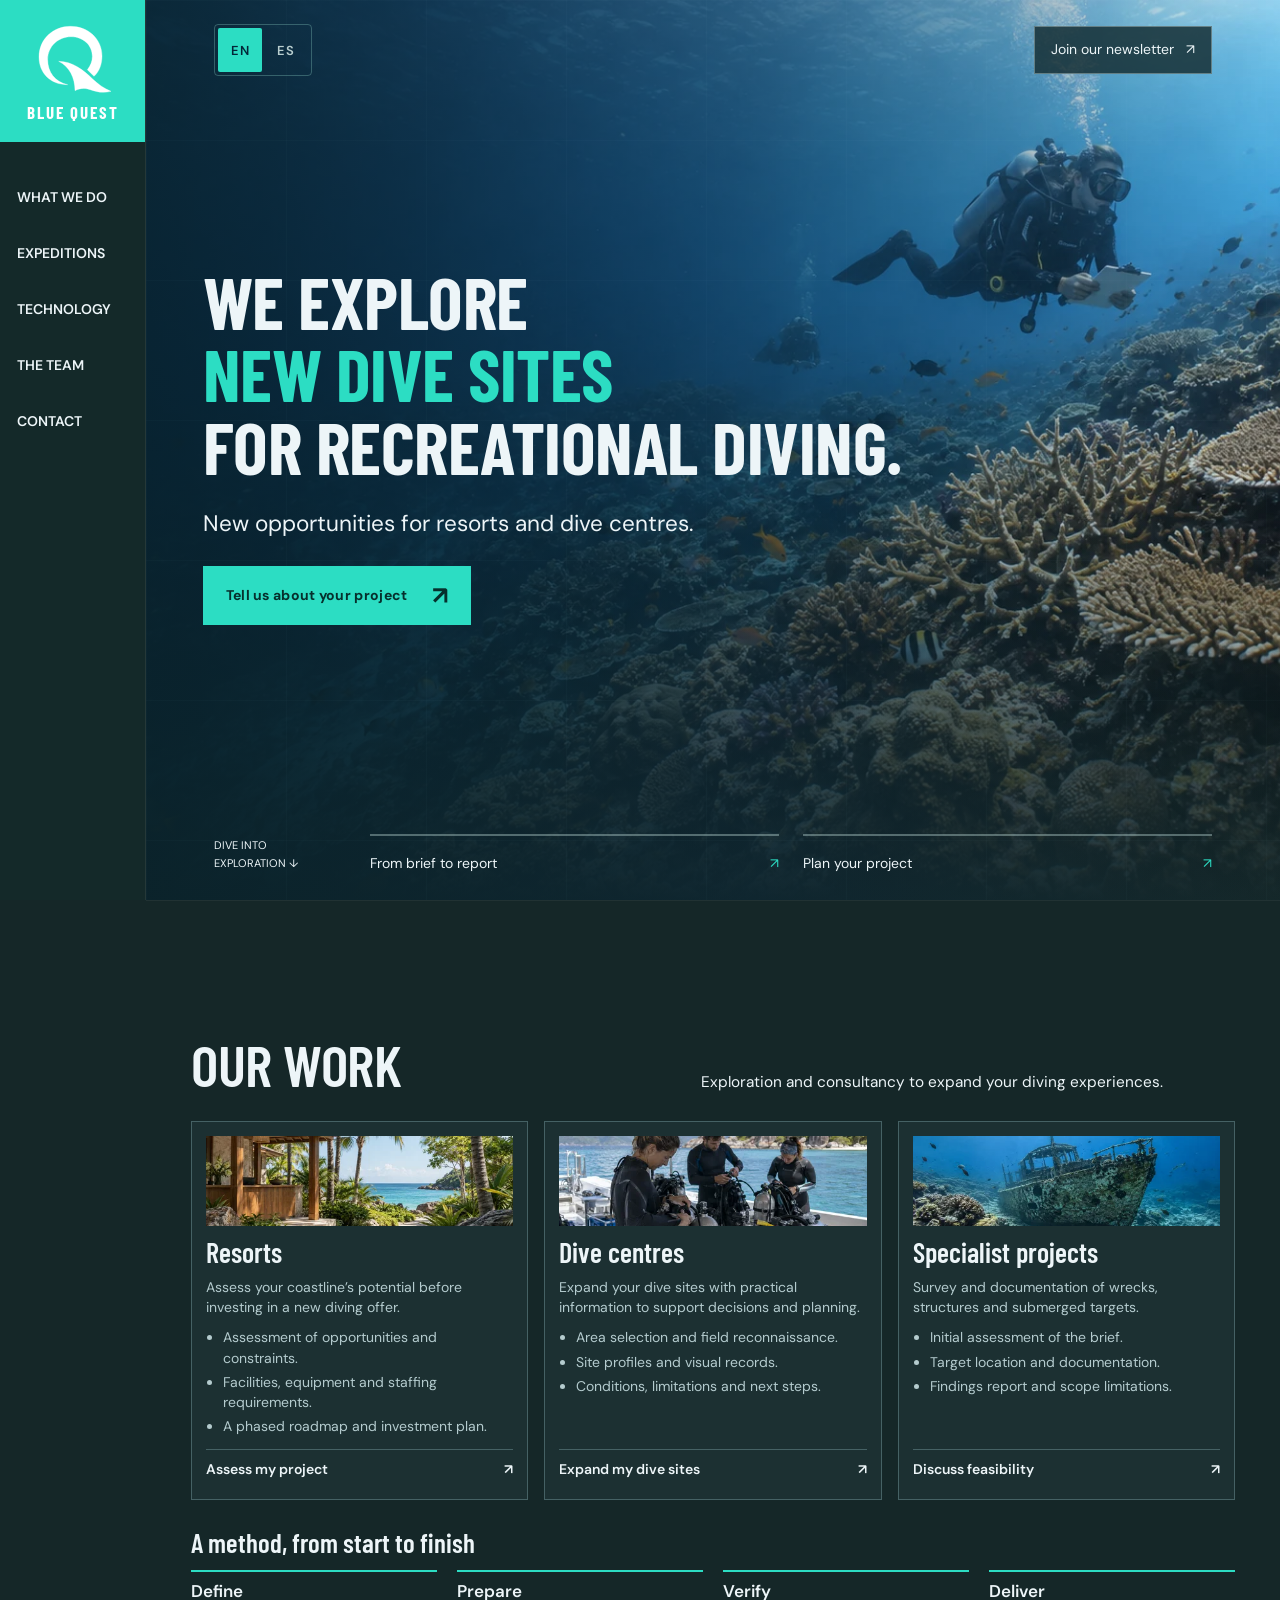
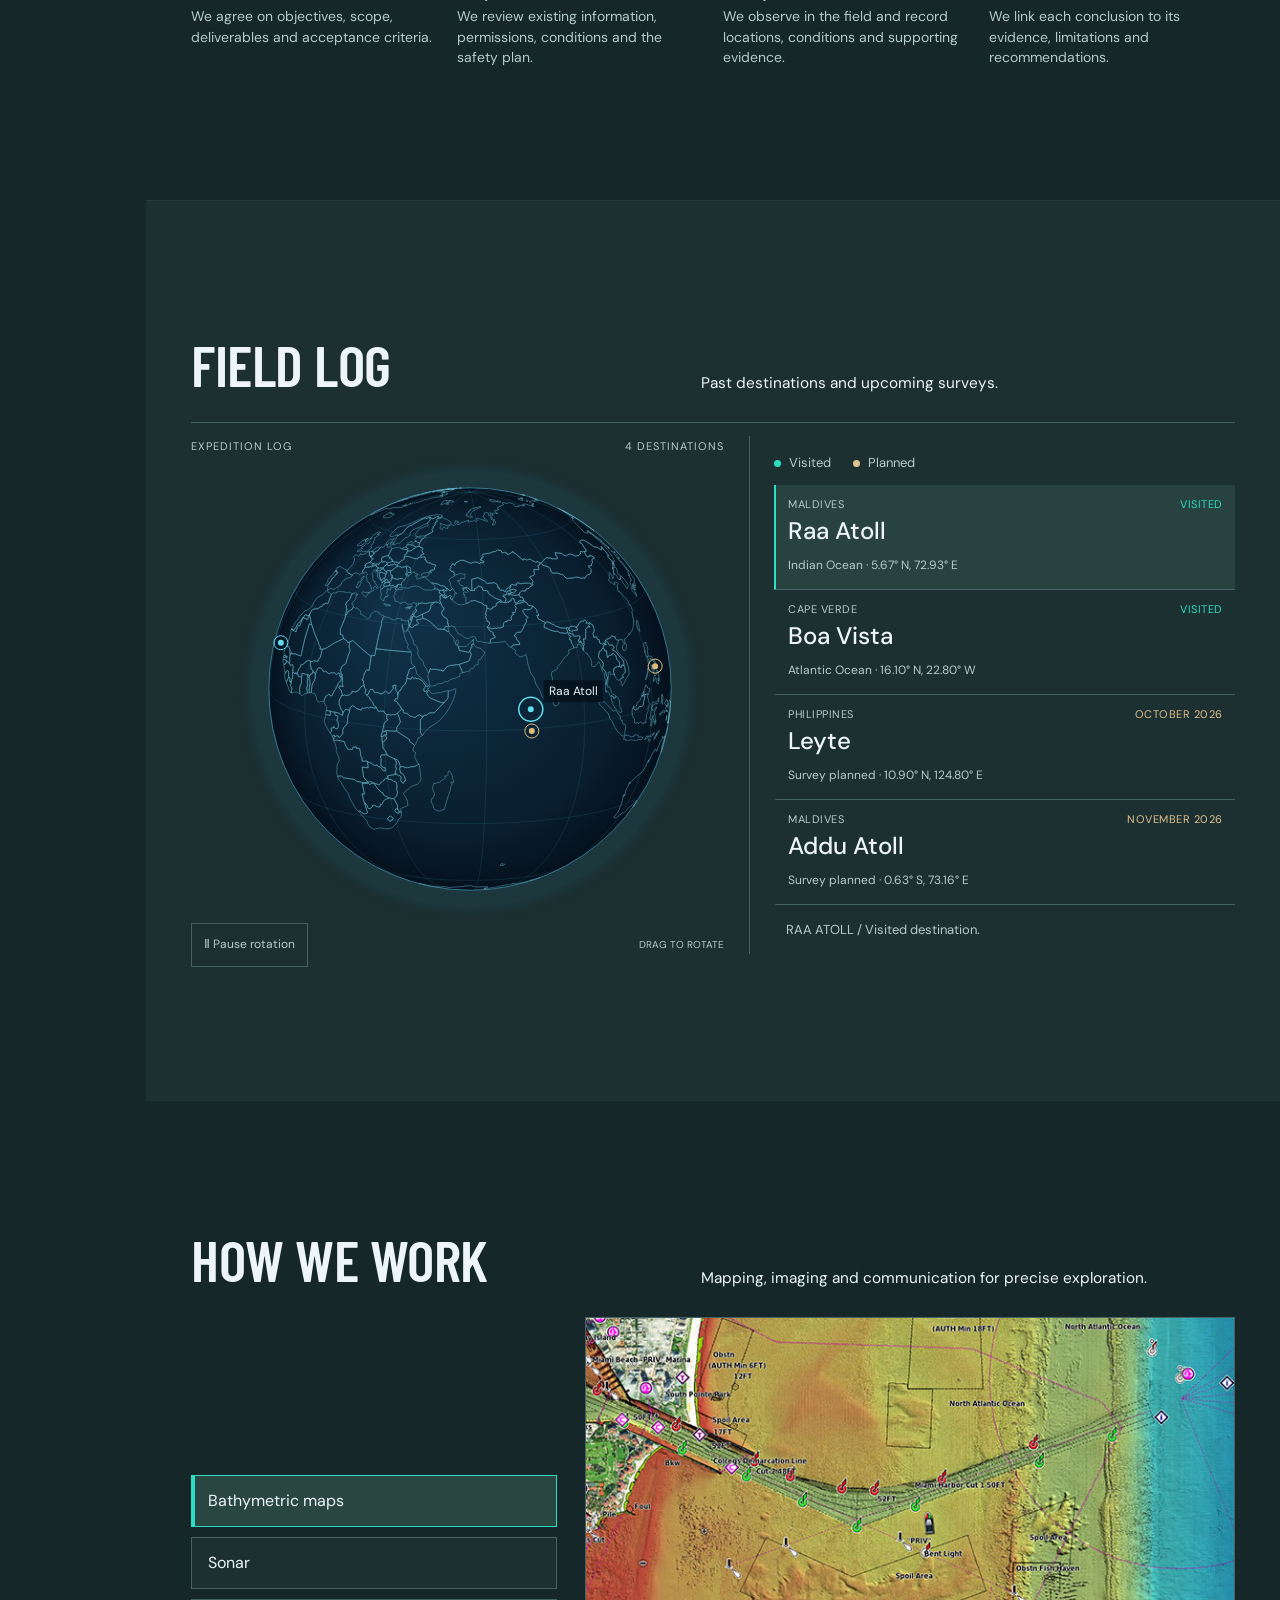
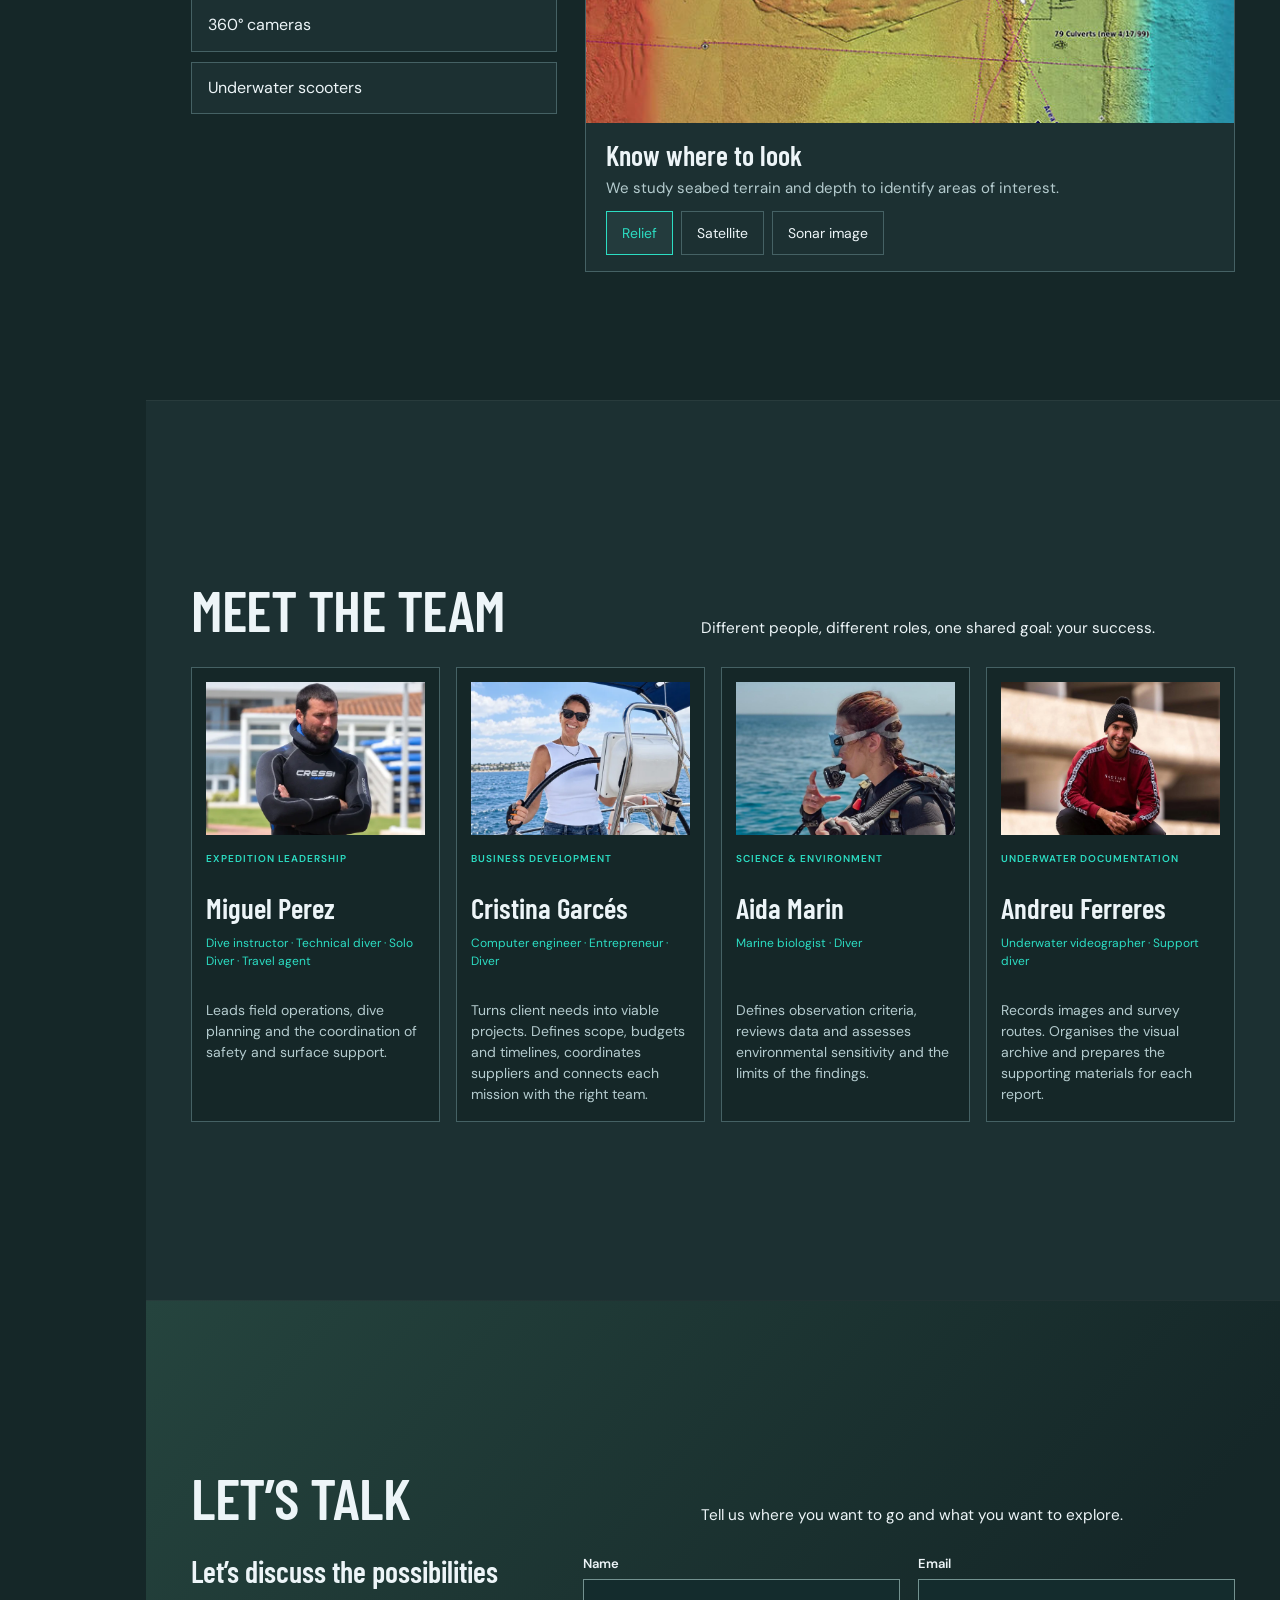
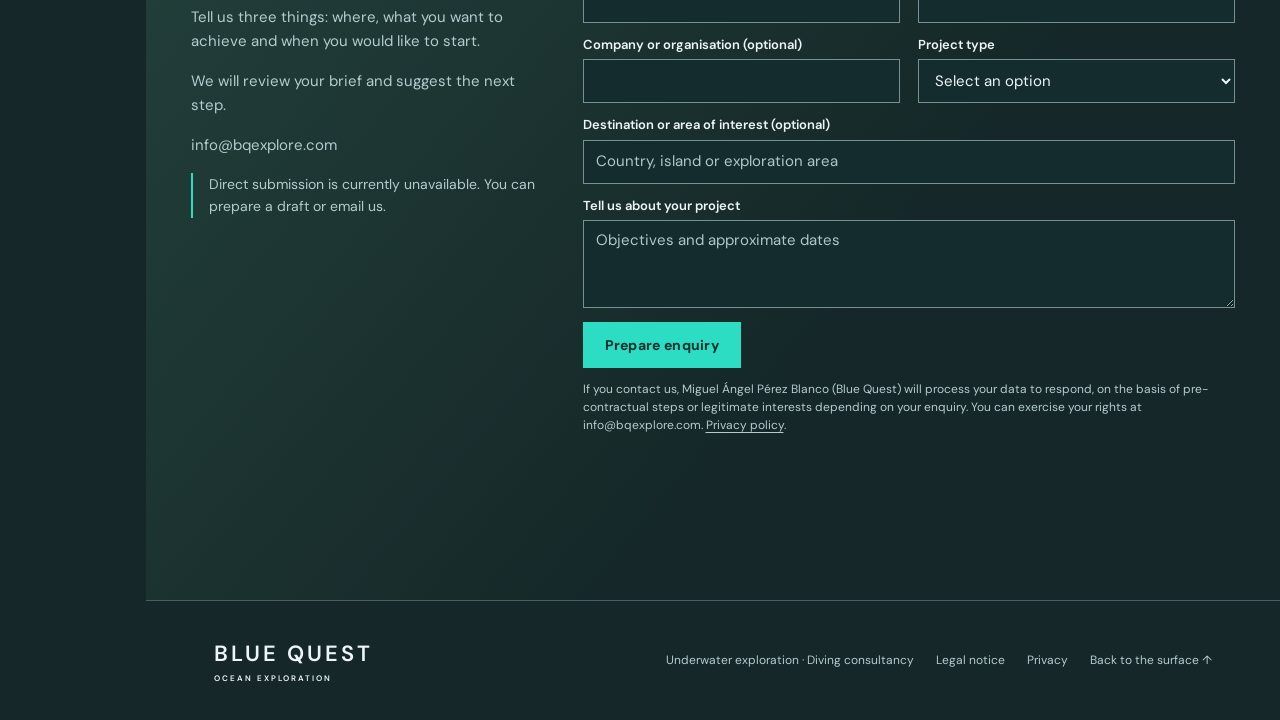
==== commit 2c9747dc: "Hide communication mask and keep four technology tools" ====
--- a/en/index.html
+++ b/en/index.html
@@ -27,7 +27,7 @@
 <section id="tecnologia" class="section technology">
 <div class="section-heading"><div><h2>How we work</h2></div><p>Mapping, imaging and communication for precise exploration.</p></div>
 <div class="tech-layout"><div class="equipment" role="group" aria-label="Choose a tool">
-<button type="button" data-equipment="map" aria-pressed="true">Bathymetric maps</button><button type="button" data-equipment="sonar" aria-pressed="false">Sonar</button><button type="button" data-equipment="camera" aria-pressed="false">360° cameras</button><button type="button" data-equipment="scooter" aria-pressed="false">Underwater scooters</button><button type="button" data-equipment="mask" aria-pressed="false">Communication masks</button>
+<button type="button" data-equipment="map" aria-pressed="true">Bathymetric maps</button><button type="button" data-equipment="sonar" aria-pressed="false">Sonar</button><button type="button" data-equipment="camera" aria-pressed="false">360° cameras</button><button type="button" data-equipment="scooter" aria-pressed="false">Underwater scooters</button>
 </div><figure class="tech-gallery" data-equipment="map" aria-label="Images of the selected equipment"><div class="equipment-photo"><img id="equipment-image" src="/assets/technology/map-relief.jpg" alt="Shaded relief with depth soundings, references and seabed detail" loading="lazy" width="800" height="530"></div><figcaption><h3 id="equipment-title">Know where to look</h3><p id="equipment-description">We study seabed terrain and depth to identify areas of interest.</p><div id="map-views" role="group" aria-label="Map views"><button type="button" data-map="relief" aria-pressed="true">Relief</button><button type="button" data-map="satellite" aria-pressed="false">Satellite</button><button type="button" data-map="perspective" aria-pressed="false">Sonar image</button></div></figcaption></figure></div>
 </section>
 <section id="equipo" class="section team">
--- a/styles.css
+++ b/styles.css
@@ -5,6 +5,8 @@
 /* Blue Quest: one shared system for services, evidence and contact. */
 /* Restore the three original map views within the shared photo frame. */
 .tech-gallery[data-equipment="map"] .equipment-photo img{transform:scale(1.18)}
+/* Gentle display-only correction; no reconstruction of the original scene. */
+.tech-gallery[data-equipment="camera"] .equipment-photo img{filter:brightness(1.08) contrast(1.08) saturate(1.02)}
 #map-views:not([hidden]){display:flex;flex-wrap:wrap;gap:8px;margin-top:20px}
 #map-views button{min-height:44px;padding:9px 15px;font-size:14px;background:transparent;border:1px solid var(--line)}
 #map-views button[aria-pressed="true"]{border-color:var(--cyan);color:var(--cyan);background:var(--surface)}
@@ -43,7 +45,7 @@
 @keyframes sonar-scan{to{transform:rotate(300deg)}}
 @media(min-width:1400px){.section-heading h2{white-space:nowrap}.section-heading>p{white-space:nowrap;font-size:clamp(14px,1.1vw,21px)}}
 @media(max-width:1199px){.section-heading{grid-template-columns:1fr;gap:16px}.section-heading>p{font-size:19px}.team-grid{grid-template-columns:repeat(2,minmax(0,1fr))}.team-photo{aspect-ratio:2/1}.service-grid{grid-template-columns:repeat(2,minmax(0,1fr))}.service:last-child{grid-column:1/-1;display:grid;grid-template-columns:.8fr 1fr;gap:0 24px}.service:last-child .service-photo{grid-row:1/5;aspect-ratio:auto;height:100%;margin:0}.service:last-child ul{margin-bottom:20px}.method-grid{grid-template-columns:repeat(2,minmax(0,1fr))}.contact-layout{gap:30px}.atlas{grid-template-columns:1fr 1fr}#globe{height:430px}.tech-layout{grid-template-columns:.75fr 1.25fr}.equipment button{font-size:16px;padding:16px}.scroll-label{display:none}}
-@media(max-width:760px){:root{--rail:0px}html{scroll-padding-top:calc(var(--mobile-header-height) + 20px)}.sidebar{width:100%;height:76px;bottom:auto;overflow:visible;display:flex;align-items:center;padding-right:14px;border-bottom:1px solid var(--line)}.brand-sonar{min-height:76px;height:76px;width:120px;flex-shrink:0;gap:4px}.quest-mark{width:48px;height:43px}.quest-name{font-size:12px;letter-spacing:1.6px}.quest-sonar{inset:0;width:120px;height:76px}.menu-toggle{display:flex;align-items:center;gap:10px;margin-left:auto;background:transparent;border:1px solid var(--line);font-size:14px;min-height:44px;padding:8px 12px}.sidebar nav{display:none;position:absolute;top:76px;left:0;right:0;margin:0;background:#193235;border-bottom:1px solid var(--line);box-shadow:0 15px 30px #07191c66}.sidebar.menu-open nav{display:grid;grid-template-columns:1fr 1fr;gap:0;padding:10px}.sidebar nav a{min-height:52px;font-size:14px;padding:14px 12px}.hero{height:auto;max-height:none;min-height:780px;padding-top:165px;padding-bottom:125px;align-items:flex-start}.hero-top{top:96px;left:6%;right:6%;gap:10px}.hero-top .newsletter-trigger{font-size:12px;padding:8px 10px;min-height:44px;max-width:175px}.hero-content{margin:25px 6% 0}.hero .brand-purpose,html[lang="en"] .hero .brand-purpose{font-size:clamp(44px,9.5vw,70px)}.hero-photo{background-position:65% center}.hero-shade{background:linear-gradient(90deg,#0b2739db,#173b5066),linear-gradient(0deg,#152728,transparent 55%)}.hero .intro{font-size:19px}.hero-actions{gap:20px}.hero-bottom{bottom:25px}.hero-bottom nav{gap:14px}.hero-bottom nav a{font-size:11px;line-height:1.5}.hero-bottom i{display:none}.section{padding:60px 6%}.section-heading{margin-bottom:30px;gap:15px}h2{font-size:clamp(39px,8vw,58px)}.section-heading>p{font-size:17px;line-height:1.6}.service-grid{grid-template-columns:1fr}.service:last-child{grid-column:auto;display:flex}.service:last-child .service-photo,.service-photo{aspect-ratio:2.4/1;height:auto;margin-bottom:25px}.service{padding:22px}.method-block{padding-top:48px;scroll-margin-top:100px}.method-block>h3{font-size:32px}.method-grid{gap:24px 18px}.method-grid p{font-size:15px}.atlas{grid-template-columns:1fr}.destinations{padding:28px 0 0;border-left:0}.map-top{padding-right:0}#globe{height:350px}.globe-tools{margin-right:0}.tech-layout{display:flex;flex-direction:column;gap:18px}.equipment{display:grid;grid-template-columns:repeat(2,minmax(0,1fr));gap:8px;width:100%}.equipment button{font-size:14px;min-height:52px;padding:10px 12px}.equipment button:last-child{grid-column:1/-1}.tech-gallery{width:100%}.tech-gallery figcaption{padding:20px}.tech-gallery h3{font-size:29px}.team-grid{grid-template-columns:1fr}.team-card{display:grid;grid-template-columns:105px 1fr}.team-photo{aspect-ratio:1/1;margin:18px 0 0 14px}.team-info{padding:20px 16px}.team-info h3{font-size:29px}.team-info .team-credentials{min-height:0}.contact-layout{grid-template-columns:1fr;gap:25px}.contact-intro h3{font-size:32px}.form-grid{grid-template-columns:1fr}.full-field{grid-column:auto}.newsletter-dialog{padding:30px 24px}.newsletter-dialog h2{font-size:35px}footer{gap:20px}footer p{width:100%;order:3}}
+@media(max-width:760px){:root{--rail:0px}html{scroll-padding-top:calc(var(--mobile-header-height) + 20px)}.sidebar{width:100%;height:76px;bottom:auto;overflow:visible;display:flex;align-items:center;padding-right:14px;border-bottom:1px solid var(--line)}.brand-sonar{min-height:76px;height:76px;width:120px;flex-shrink:0;gap:4px}.quest-mark{width:48px;height:43px}.quest-name{font-size:12px;letter-spacing:1.6px}.quest-sonar{inset:0;width:120px;height:76px}.menu-toggle{display:flex;align-items:center;gap:10px;margin-left:auto;background:transparent;border:1px solid var(--line);font-size:14px;min-height:44px;padding:8px 12px}.sidebar nav{display:none;position:absolute;top:76px;left:0;right:0;margin:0;background:#193235;border-bottom:1px solid var(--line);box-shadow:0 15px 30px #07191c66}.sidebar.menu-open nav{display:grid;grid-template-columns:1fr 1fr;gap:0;padding:10px}.sidebar nav a{min-height:52px;font-size:14px;padding:14px 12px}.hero{height:auto;max-height:none;min-height:780px;padding-top:165px;padding-bottom:125px;align-items:flex-start}.hero-top{top:96px;left:6%;right:6%;gap:10px}.hero-top .newsletter-trigger{font-size:12px;padding:8px 10px;min-height:44px;max-width:175px}.hero-content{margin:25px 6% 0}.hero .brand-purpose,html[lang="en"] .hero .brand-purpose{font-size:clamp(44px,9.5vw,70px)}.hero-photo{background-position:65% center}.hero-shade{background:linear-gradient(90deg,#0b2739db,#173b5066),linear-gradient(0deg,#152728,transparent 55%)}.hero .intro{font-size:19px}.hero-actions{gap:20px}.hero-bottom{bottom:25px}.hero-bottom nav{gap:14px}.hero-bottom nav a{font-size:11px;line-height:1.5}.hero-bottom i{display:none}.section{padding:60px 6%}.section-heading{margin-bottom:30px;gap:15px}h2{font-size:clamp(39px,8vw,58px)}.section-heading>p{font-size:17px;line-height:1.6}.service-grid{grid-template-columns:1fr}.service:last-child{grid-column:auto;display:flex}.service:last-child .service-photo,.service-photo{aspect-ratio:2.4/1;height:auto;margin-bottom:25px}.service{padding:22px}.method-block{padding-top:48px;scroll-margin-top:100px}.method-block>h3{font-size:32px}.method-grid{gap:24px 18px}.method-grid p{font-size:15px}.atlas{grid-template-columns:1fr}.destinations{padding:28px 0 0;border-left:0}.map-top{padding-right:0}#globe{height:350px}.globe-tools{margin-right:0}.tech-layout{display:flex;flex-direction:column;gap:18px}.equipment{display:grid;grid-template-columns:repeat(2,minmax(0,1fr));gap:8px;width:100%}.equipment button{font-size:14px;min-height:52px;padding:10px 12px}.equipment button:last-child:nth-child(odd){grid-column:1/-1}.tech-gallery{width:100%}.tech-gallery figcaption{padding:20px}.tech-gallery h3{font-size:29px}.team-grid{grid-template-columns:1fr}.team-card{display:grid;grid-template-columns:105px 1fr}.team-photo{aspect-ratio:1/1;margin:18px 0 0 14px}.team-info{padding:20px 16px}.team-info h3{font-size:29px}.team-info .team-credentials{min-height:0}.contact-layout{grid-template-columns:1fr;gap:25px}.contact-intro h3{font-size:32px}.form-grid{grid-template-columns:1fr}.full-field{grid-column:auto}.newsletter-dialog{padding:30px 24px}.newsletter-dialog h2{font-size:35px}footer{gap:20px}footer p{width:100%;order:3}}
 @media(max-width:360px){.hero-top{left:5%;right:5%}.hero-top .newsletter-trigger{max-width:160px}.hero .brand-purpose,html[lang="en"] .hero .brand-purpose{font-size:42px}.method-grid{grid-template-columns:1fr}.team-card{grid-template-columns:85px 1fr}.team-info{padding:18px 12px}.team-info h3{font-size:27px}.team-photo{margin-left:12px}}
 @media(max-width:760px){.sidebar:not(.menu-ready){height:auto;display:grid;grid-template-columns:120px 1fr;align-items:start;padding:0}.sidebar:not(.menu-ready) nav{display:grid;grid-template-columns:1fr 1fr;position:static;box-shadow:none}.sidebar:not(.menu-ready) .menu-toggle{display:none}}
 /* Screen-sized desktop sections. Natural growth remains available for zoom,
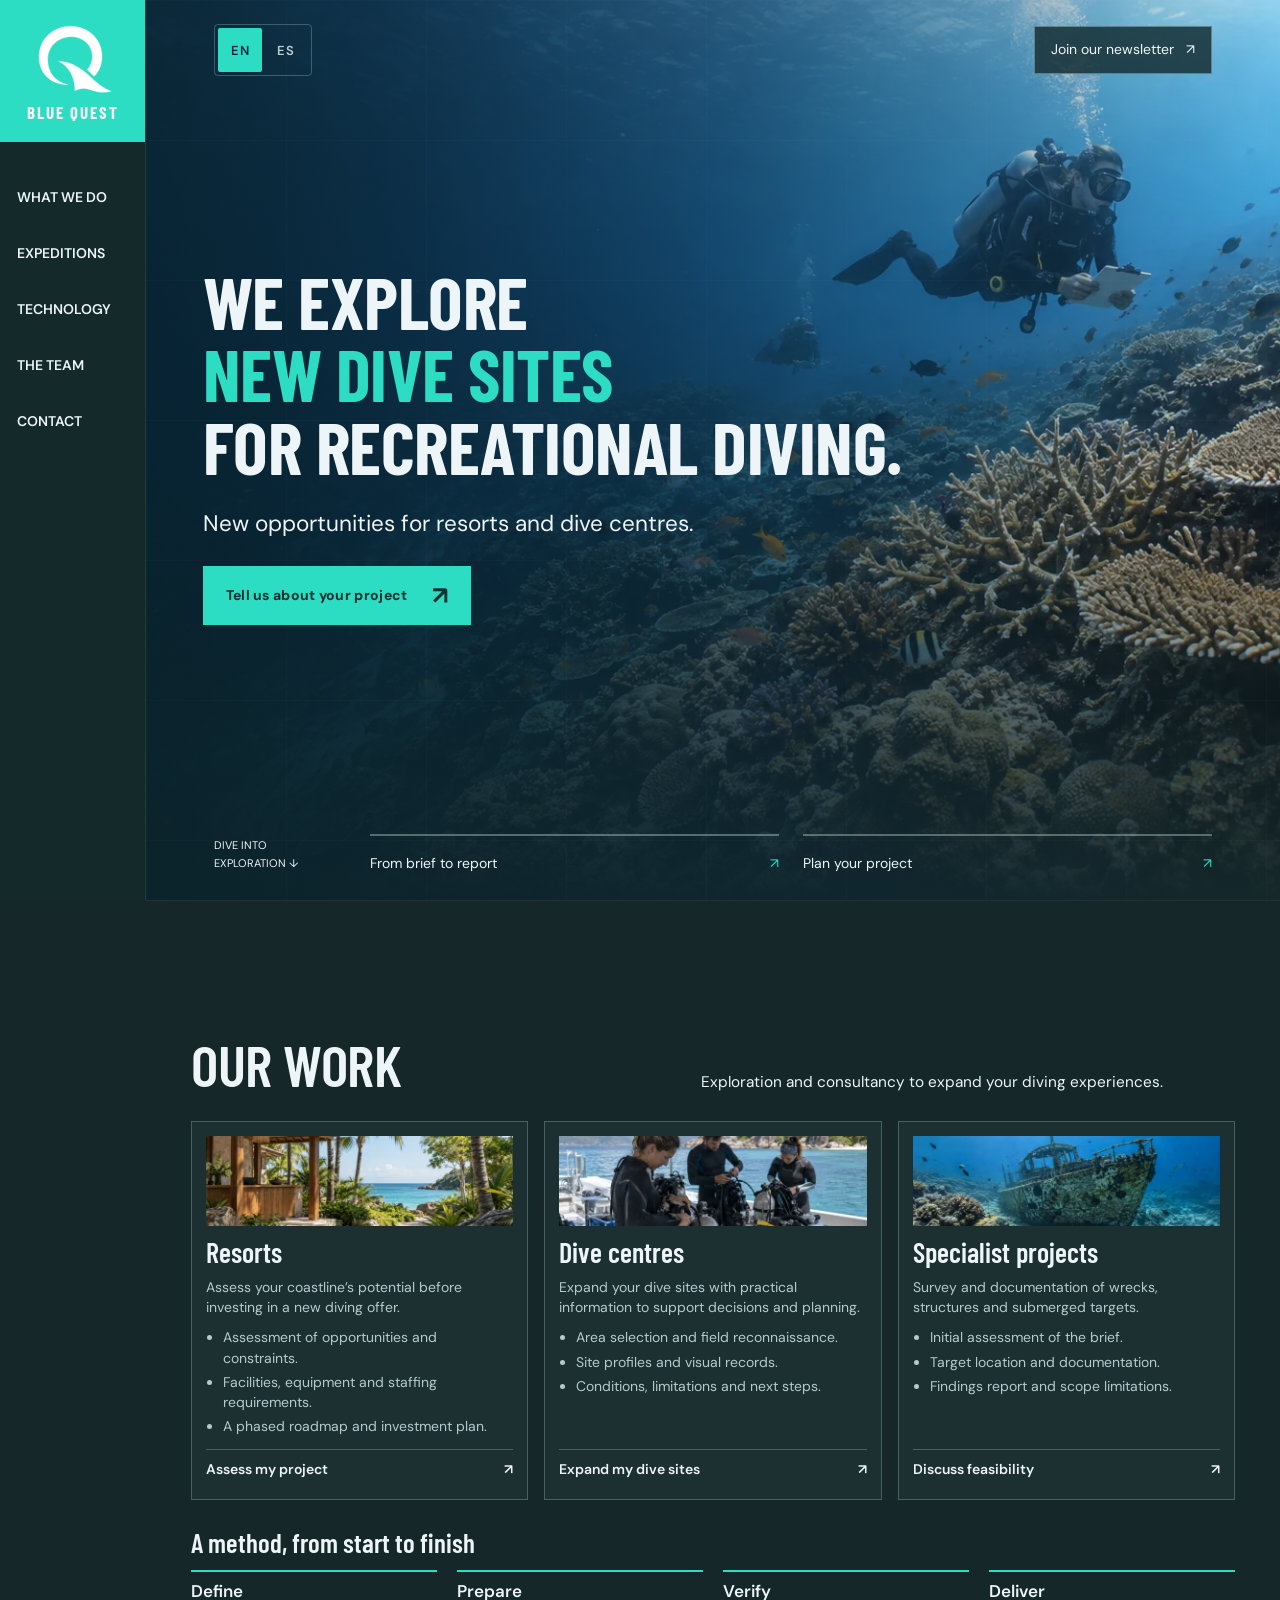
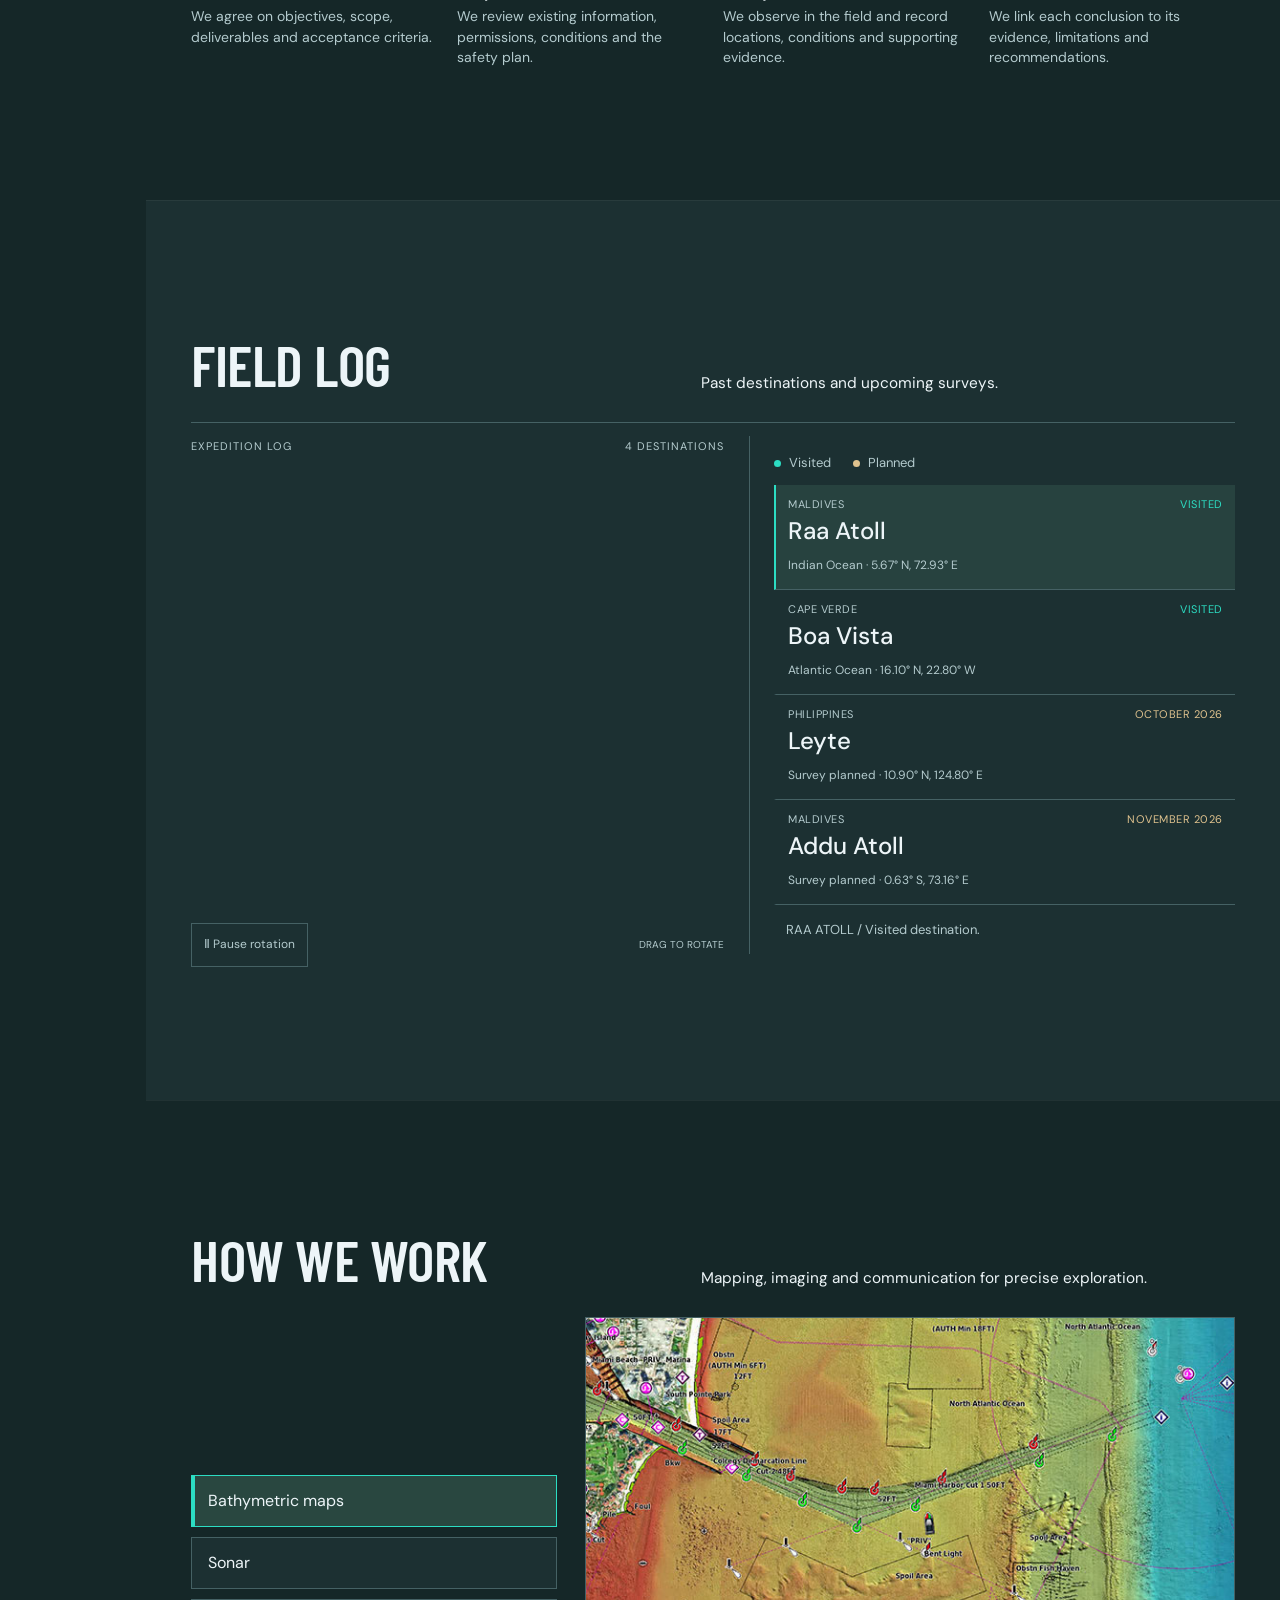
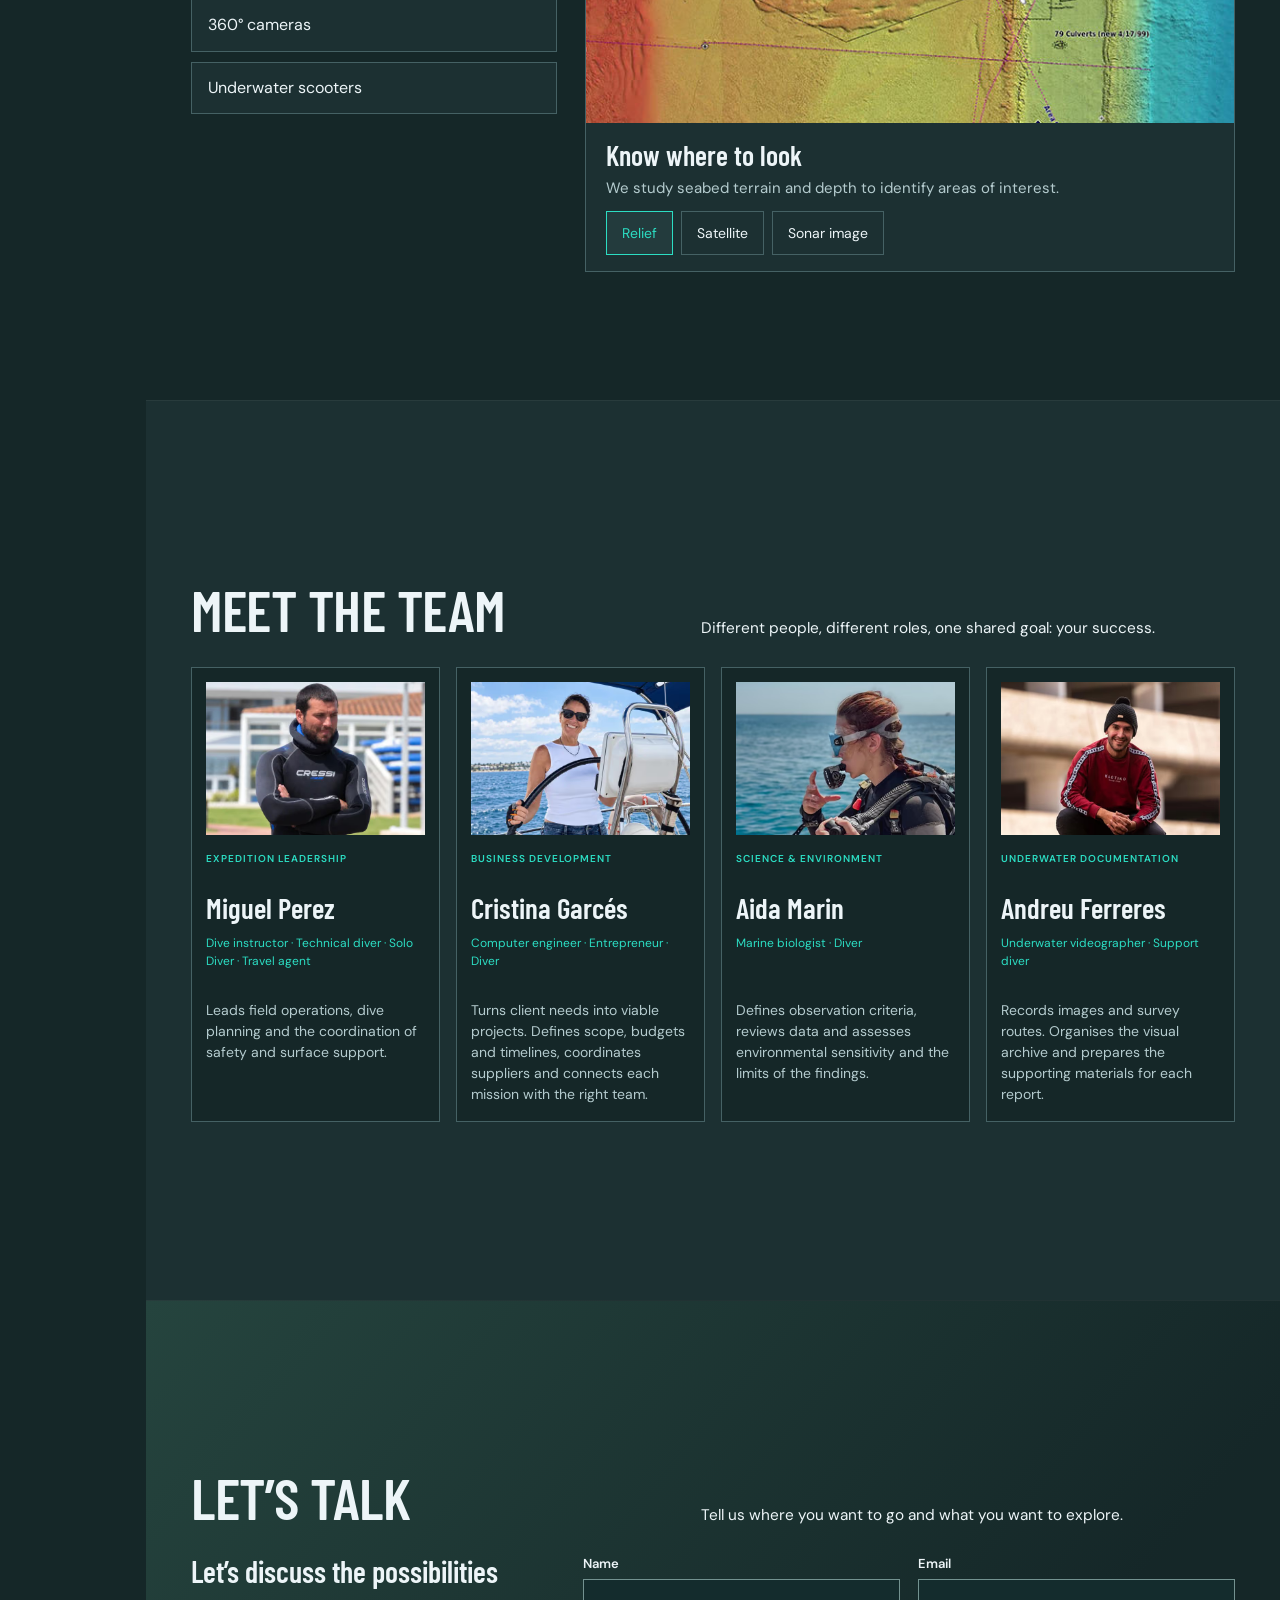
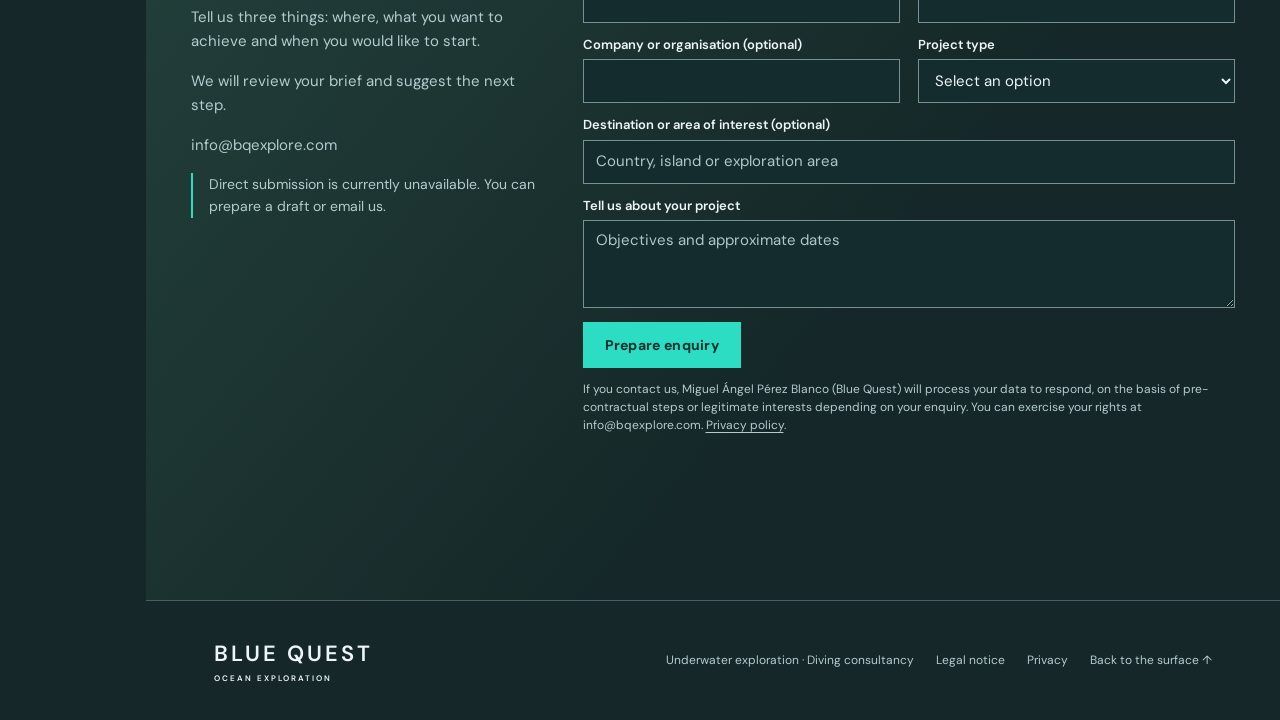
==== commit de83d749: "Optimize all photos with responsive AVIF and safe caching" ====
--- a/en/index.html
+++ b/en/index.html
@@ -1,16 +1,16 @@
 <!doctype html>
-<html lang="en"><head><meta charset="UTF-8"><meta name="viewport" content="width=device-width,initial-scale=1"><meta name="theme-color" content="#050e16"><title>BLUE QUEST — Underwater exploration</title><meta name="description" content="Discovering new recreational dive sites through underwater technology and consultancy for resorts and dive centres."><link rel="icon" href="/favicon.svg?v=quest-20260912" type="image/svg+xml" sizes="any"><link rel="stylesheet" href="/styles.css"><link rel="stylesheet" href="/field-log.css"><link rel="canonical" href="https://www.bqexplore.com/en/"><link rel="alternate" hreflang="en" href="https://www.bqexplore.com/en/"><link rel="alternate" hreflang="es" href="https://www.bqexplore.com/es/"><link rel="alternate" hreflang="x-default" href="https://www.bqexplore.com/"><link rel="stylesheet" href="/language.css"><script src="/translations.js" defer></script><script src="/language.js" defer></script><meta property="og:type" content="website"><meta property="og:site_name" content="Blue Quest"><meta property="og:title" content="BLUE QUEST — Underwater exploration"><meta property="og:description" content="Discovering new recreational dive sites through underwater technology and consultancy for resorts and dive centres."><meta property="og:url" content="https://www.bqexplore.com/en/"><meta property="og:locale" content="en_GB"><meta property="og:image" content="https://www.bqexplore.com/assets/hero/reef-survey.webp"><meta name="twitter:card" content="summary_large_image"><script type="application/ld+json">{"@context":"https://schema.org","@type":"Organization","name":"Blue Quest","url":"https://www.bqexplore.com","email":"info@bqexplore.com","description":"Discovering new recreational dive sites through underwater technology and consultancy for resorts and dive centres.","areaServed":"Worldwide"}</script></head><body>
+<html lang="en"><head><meta charset="UTF-8"><meta name="viewport" content="width=device-width,initial-scale=1"><meta name="theme-color" content="#050e16"><title>BLUE QUEST — Underwater exploration</title><meta name="description" content="Discovering new recreational dive sites through underwater technology and consultancy for resorts and dive centres."><link rel="icon" href="/favicon.svg?v=quest-20260912" type="image/svg+xml" sizes="any"><link rel="stylesheet" href="/styles.css"><link rel="stylesheet" href="/field-log.css"><link rel="canonical" href="https://www.bqexplore.com/en/"><link rel="alternate" hreflang="en" href="https://www.bqexplore.com/en/"><link rel="alternate" hreflang="es" href="https://www.bqexplore.com/es/"><link rel="alternate" hreflang="x-default" href="https://www.bqexplore.com/"><link rel="stylesheet" href="/language.css"><script src="/translations.js" defer></script><script src="/language.js" defer></script><meta property="og:type" content="website"><meta property="og:site_name" content="Blue Quest"><meta property="og:title" content="BLUE QUEST — Underwater exploration"><meta property="og:description" content="Discovering new recreational dive sites through underwater technology and consultancy for resorts and dive centres."><meta property="og:url" content="https://www.bqexplore.com/en/"><meta property="og:locale" content="en_GB"><meta property="og:image" content="https://www.bqexplore.com/assets/optimized/hero-1672-f8fa18a04713.webp"><meta name="twitter:card" content="summary_large_image"><script type="application/ld+json">{"@context":"https://schema.org","@type":"Organization","name":"Blue Quest","url":"https://www.bqexplore.com","email":"info@bqexplore.com","description":"Discovering new recreational dive sites through underwater technology and consultancy for resorts and dive centres.","areaServed":"Worldwide"}</script></head><body>
 <a class="skip-link" href="#inicio">Skip to content</a>
 <header class="sidebar"><a class="brand brand-animated brand-sonar" href="#inicio" aria-label="Blue Quest, home"><svg class="quest-sonar" viewBox="0 0 120 120" aria-hidden="true" focusable="false"><g class="sonar-grid"><circle cx="60" cy="60" r="27"/><circle cx="60" cy="60" r="47"/><path d="M60 6v12M60 102v12M6 60h12M102 60h12"/></g><circle class="sonar-pulse" cx="60" cy="60" r="23"/><path class="sonar-sweep" d="M60 60V13"/></svg><svg class="quest-mark" viewBox="0 0 240 220" aria-hidden="true"><path class="quest-ring" pathLength="1" d="M104 187C51 187 18 151 18 104C18 50 61 12 112 12C167 12 207 51 207 101C207 126 199 148 183 162L163 142C173 130 178 117 178 102C178 67 149 43 114 43C76 43 44 72 44 111C44 150 66 179 104 187Z"/><path class="quest-fin" pathLength="1" d="M77 117C118 117 151 143 179 170C195 185 212 198 234 207C207 214 188 207 172 202C151 195 138 199 126 205C126 167 109 132 77 117Z"/></svg><span class="quest-name" aria-hidden="true">BLUE QUEST</span></a><button class="menu-toggle" type="button" aria-expanded="false" aria-controls="primary-navigation">Menu <span aria-hidden="true">☰</span></button><nav id="primary-navigation" aria-label="Main navigation"><a href="#enfoque">What we do</a><a href="#expediciones">Expeditions</a><a href="#tecnologia">Technology</a><a href="#equipo">The Team</a><a href="#contacto">Contact</a></nav></header>
-<main><section id="inicio" class="hero"><div class="hero-photo" role="img" aria-label="AI-generated illustrative scene: exploring a reef with coral, fish and divers."></div><div class="hero-shade"></div><div class="hero-grid"></div><div class="hero-top"><nav class="language-switch" aria-label="Choose a language"><a href="/en/" data-language="en" lang="en" hreflang="en" aria-label="English" aria-current="true">EN</a><a href="/es/" data-language="es" lang="es" hreflang="es" aria-label="Español">ES</a></nav><button class="newsletter-trigger" id="newsletter-open" type="button" aria-haspopup="dialog" aria-controls="newsletter-dialog">Join our newsletter <span aria-hidden="true">↗</span></button></div><div class="hero-content"><h1 class="brand-purpose">We explore<br><em>new dive sites</em><br>for recreational diving.</h1><p class="intro">New opportunities for resorts and dive centres.</p><div class="hero-actions"><a class="button primary" href="#contacto">Tell us about your project <span aria-hidden="true">↗</span></a></div></div><div class="hero-bottom"><a class="scroll-label" href="#enfoque">DIVE INTO EXPLORATION ↓</a><nav aria-label="Exploration shortcuts"><a href="#enfoque"><span>From brief to report</span><i aria-hidden="true">↗</i></a><a href="#contacto"><span>Plan your project</span><i aria-hidden="true">↗</i></a></nav></div></section>
+<main><section id="inicio" class="hero"><div class="hero-photo" role="img" aria-label="AI-generated illustrative scene: exploring a reef with coral, fish and divers."><picture class="responsive-photo" data-photo="hero"><source type="image/avif" srcset="/assets/optimized/hero-960-6f176cd00974.avif 960w, /assets/optimized/hero-1280-71eafbc9fdbd.avif 1280w, /assets/optimized/hero-1672-eefc1fd2dcb7.avif 1672w" sizes="(max-width:760px) max(100vw, 1400px), max(calc(100vw - 146px), 178vh)"><img alt="" src="/assets/optimized/hero-1672-f8fa18a04713.webp" srcset="/assets/optimized/hero-960-7acb99d28927.webp 960w, /assets/optimized/hero-1280-fcc787c5bb68.webp 1280w, /assets/optimized/hero-1672-f8fa18a04713.webp 1672w" sizes="(max-width:760px) max(100vw, 1400px), max(calc(100vw - 146px), 178vh)" width="1672" height="940" decoding="async" fetchpriority="high"></picture></div><div class="hero-shade"></div><div class="hero-grid"></div><div class="hero-top"><nav class="language-switch" aria-label="Choose a language"><a href="/en/" data-language="en" lang="en" hreflang="en" aria-label="English" aria-current="true">EN</a><a href="/es/" data-language="es" lang="es" hreflang="es" aria-label="Español">ES</a></nav><button class="newsletter-trigger" id="newsletter-open" type="button" aria-haspopup="dialog" aria-controls="newsletter-dialog">Join our newsletter <span aria-hidden="true">↗</span></button></div><div class="hero-content"><h1 class="brand-purpose">We explore<br><em>new dive sites</em><br>for recreational diving.</h1><p class="intro">New opportunities for resorts and dive centres.</p><div class="hero-actions"><a class="button primary" href="#contacto">Tell us about your project <span aria-hidden="true">↗</span></a></div></div><div class="hero-bottom"><a class="scroll-label" href="#enfoque">DIVE INTO EXPLORATION ↓</a><nav aria-label="Exploration shortcuts"><a href="#enfoque"><span>From brief to report</span><i aria-hidden="true">↗</i></a><a href="#contacto"><span>Plan your project</span><i aria-hidden="true">↗</i></a></nav></div></section>
 
 
 <section id="enfoque" class="section services">
 <div class="section-heading"><div><h2>Our work</h2></div><p>Exploration and consultancy to expand your diving experiences.</p></div>
 <div class="service-grid">
-<article class="service"><div class="service-photo"><img src="/assets/services/resort-800.webp" srcset="/assets/services/resort-480.webp 480w, /assets/services/resort-800.webp 800w" sizes="(max-width:760px) 88vw, (max-width:1100px) 40vw, 28vw" alt="Illustration of a coastal resort entrance" width="800" height="533" loading="lazy"></div><h3>Resorts</h3><p>Assess your coastline’s potential before investing in a new diving offer.</p><ul><li>Assessment of opportunities and constraints.</li><li>Facilities, equipment and staffing requirements.</li><li>A phased roadmap and investment plan.</li></ul><a href="#contacto" data-project="Asesoramiento para un centro">Assess my project <span aria-hidden="true">↗</span></a></article>
-<article class="service"><div class="service-photo"><img src="/assets/services/boat-800.webp" srcset="/assets/services/boat-480.webp 480w, /assets/services/boat-800.webp 800w" sizes="(max-width:760px) 88vw, (max-width:1100px) 40vw, 28vw" alt="Illustration of a team preparing on a dive boat" width="800" height="533" loading="lazy"></div><h3>Dive centres</h3><p>Expand your dive sites with practical information to support decisions and planning.</p><ul><li>Area selection and field reconnaissance.</li><li>Site profiles and visual records.</li><li>Conditions, limitations and next steps.</li></ul><a href="#contacto" data-project="Exploración de puntos de buceo">Expand my dive sites <span aria-hidden="true">↗</span></a></article>
-<article class="service"><div class="service-photo"><img src="/assets/services/wreck-800.webp" srcset="/assets/services/wreck-480.webp 480w, /assets/services/wreck-800.webp 800w" sizes="(max-width:760px) 88vw, (max-width:1100px) 40vw, 28vw" alt="Illustration of a wreck beside a reef" width="800" height="533" loading="lazy"></div><h3>Specialist projects</h3><p>Survey and documentation of wrecks, structures and submerged targets.</p><ul><li>Initial assessment of the brief.</li><li>Target location and documentation.</li><li>Findings report and scope limitations.</li></ul><a href="#contacto" data-project="Documentación subacuática">Discuss feasibility <span aria-hidden="true">↗</span></a></article>
+<article class="service"><div class="service-photo"><picture class="responsive-photo" data-photo="resort"><source type="image/avif" srcset="/assets/optimized/resort-320-e51bc2dbb875.avif 320w, /assets/optimized/resort-480-9d1049c4d354.avif 480w, /assets/optimized/resort-800-c6dc17738775.avif 800w" sizes="(max-width:760px) calc(88vw - 44px), (max-width:1023px) 40vw, 28vw"><img alt="Illustration of a coastal resort entrance" loading="lazy" src="/assets/optimized/resort-800-d128d4b002dd.webp" srcset="/assets/optimized/resort-320-200b3626d75f.webp 320w, /assets/optimized/resort-480-75f1a0bf70c6.webp 480w, /assets/optimized/resort-800-d128d4b002dd.webp 800w" sizes="(max-width:760px) calc(88vw - 44px), (max-width:1023px) 40vw, 28vw" width="800" height="533" decoding="async"></picture></div><h3>Resorts</h3><p>Assess your coastline’s potential before investing in a new diving offer.</p><ul><li>Assessment of opportunities and constraints.</li><li>Facilities, equipment and staffing requirements.</li><li>A phased roadmap and investment plan.</li></ul><a href="#contacto" data-project="Asesoramiento para un centro">Assess my project <span aria-hidden="true">↗</span></a></article>
+<article class="service"><div class="service-photo"><picture class="responsive-photo" data-photo="boat"><source type="image/avif" srcset="/assets/optimized/boat-320-917a6b4d270f.avif 320w, /assets/optimized/boat-480-a3276adbacc1.avif 480w, /assets/optimized/boat-800-aa9eccb7649f.avif 800w" sizes="(max-width:760px) calc(88vw - 44px), (max-width:1023px) 40vw, 28vw"><img alt="Illustration of a team preparing on a dive boat" loading="lazy" src="/assets/optimized/boat-800-f554dbbc05b0.webp" srcset="/assets/optimized/boat-320-625b125fe34e.webp 320w, /assets/optimized/boat-480-f7eb699f1eb9.webp 480w, /assets/optimized/boat-800-f554dbbc05b0.webp 800w" sizes="(max-width:760px) calc(88vw - 44px), (max-width:1023px) 40vw, 28vw" width="800" height="533" decoding="async"></picture></div><h3>Dive centres</h3><p>Expand your dive sites with practical information to support decisions and planning.</p><ul><li>Area selection and field reconnaissance.</li><li>Site profiles and visual records.</li><li>Conditions, limitations and next steps.</li></ul><a href="#contacto" data-project="Exploración de puntos de buceo">Expand my dive sites <span aria-hidden="true">↗</span></a></article>
+<article class="service"><div class="service-photo"><picture class="responsive-photo" data-photo="wreck"><source type="image/avif" srcset="/assets/optimized/wreck-320-a0bfa8729d66.avif 320w, /assets/optimized/wreck-480-910bb68385dd.avif 480w, /assets/optimized/wreck-800-2bf0ef63445b.avif 800w" sizes="(max-width:760px) calc(88vw - 44px), (max-width:1023px) 40vw, 28vw"><img alt="Illustration of a wreck beside a reef" loading="lazy" src="/assets/optimized/wreck-800-9ab25acb548a.webp" srcset="/assets/optimized/wreck-320-995de3615535.webp 320w, /assets/optimized/wreck-480-606f993a7574.webp 480w, /assets/optimized/wreck-800-9ab25acb548a.webp 800w" sizes="(max-width:760px) calc(88vw - 44px), (max-width:1023px) 40vw, 28vw" width="800" height="533" decoding="async"></picture></div><h3>Specialist projects</h3><p>Survey and documentation of wrecks, structures and submerged targets.</p><ul><li>Initial assessment of the brief.</li><li>Target location and documentation.</li><li>Findings report and scope limitations.</li></ul><a href="#contacto" data-project="Documentación subacuática">Discuss feasibility <span aria-hidden="true">↗</span></a></article>
 </div>
 <div id="metodo" class="method-block"><h3>A method, from start to finish</h3><div class="method-grid">
 <article><h4>Define</h4><p>We agree on objectives, scope, deliverables and acceptance criteria.</p></article>
@@ -28,15 +28,15 @@
 <div class="section-heading"><div><h2>How we work</h2></div><p>Mapping, imaging and communication for precise exploration.</p></div>
 <div class="tech-layout"><div class="equipment" role="group" aria-label="Choose a tool">
 <button type="button" data-equipment="map" aria-pressed="true">Bathymetric maps</button><button type="button" data-equipment="sonar" aria-pressed="false">Sonar</button><button type="button" data-equipment="camera" aria-pressed="false">360° cameras</button><button type="button" data-equipment="scooter" aria-pressed="false">Underwater scooters</button>
-</div><figure class="tech-gallery" data-equipment="map" aria-label="Images of the selected equipment"><div class="equipment-photo"><img id="equipment-image" src="/assets/technology/map-relief.jpg" alt="Shaded relief with depth soundings, references and seabed detail" loading="lazy" width="800" height="530"></div><figcaption><h3 id="equipment-title">Know where to look</h3><p id="equipment-description">We study seabed terrain and depth to identify areas of interest.</p><div id="map-views" role="group" aria-label="Map views"><button type="button" data-map="relief" aria-pressed="true">Relief</button><button type="button" data-map="satellite" aria-pressed="false">Satellite</button><button type="button" data-map="perspective" aria-pressed="false">Sonar image</button></div></figcaption></figure></div>
+</div><figure class="tech-gallery" data-equipment="map" aria-label="Images of the selected equipment"><div class="equipment-photo"><picture class="responsive-photo" data-photo="map-relief"><source id="equipment-avif" type="image/avif" srcset="/assets/optimized/map-relief-480-b7284f2d1ee2.avif 480w, /assets/optimized/map-relief-800-26e97197f753.avif 800w" sizes="(max-width:760px) 88vw, (min-width:1024px) and (min-height:640px) min(54vw, calc((100dvh - 300px)*1.6)), 54vw"><img id="equipment-image" alt="Shaded relief with depth soundings, references and seabed detail" loading="lazy" src="/assets/optimized/map-relief-800-c3dbd2504832.jpg" srcset="/assets/optimized/map-relief-480-1b94dc6bb2cb.webp 480w, /assets/optimized/map-relief-800-c3dbd2504832.jpg 800w" sizes="(max-width:760px) 88vw, (min-width:1024px) and (min-height:640px) min(54vw, calc((100dvh - 300px)*1.6)), 54vw" width="800" height="530" decoding="async"></picture></div><figcaption><h3 id="equipment-title">Know where to look</h3><p id="equipment-description">We study seabed terrain and depth to identify areas of interest.</p><div id="map-views" role="group" aria-label="Map views"><button type="button" data-map="relief" aria-pressed="true">Relief</button><button type="button" data-map="satellite" aria-pressed="false">Satellite</button><button type="button" data-map="perspective" aria-pressed="false">Sonar image</button></div></figcaption></figure></div>
 </section>
 <section id="equipo" class="section team">
 <div class="section-heading"><div><h2>Meet the team</h2></div><p>Different people, different roles, one shared goal: your success.</p></div>
 <div class="team-grid">
-<article class="team-card"><div class="team-photo"><img src="/assets/team/miguel-profile.webp" alt="Miguel Perez wearing a wetsuit" width="640" height="480" loading="lazy"></div><div class="team-info"><p class="eyebrow">EXPEDITION LEADERSHIP</p><h3>Miguel Perez</h3><p class="team-credentials">Dive instructor · Technical diver · Solo Diver · Travel agent</p><p>Leads field operations, dive planning and the coordination of safety and surface support.</p></div></article>
-<article class="team-card"><div class="team-photo"><img src="/assets/team/cristina-profile.webp" alt="Cristina Garcés at the helm of a boat" width="640" height="480" loading="lazy"></div><div class="team-info"><p class="eyebrow">BUSINESS DEVELOPMENT</p><h3>Cristina Garcés</h3><p class="team-credentials">Computer engineer · Entrepreneur · Diver</p><p>Turns client needs into viable projects. Defines scope, budgets and timelines, coordinates suppliers and connects each mission with the right team.</p></div></article>
-<article class="team-card"><div class="team-photo"><img class="team-image-aida" src="/assets/team/aida-20260914.jpg" alt="Aida Marin ready for a dive by the sea" width="1196" height="1593" loading="lazy"></div><div class="team-info"><p class="eyebrow">SCIENCE & ENVIRONMENT</p><h3>Aida Marin</h3><p class="team-credentials">Marine biologist · Diver</p><p>Defines observation criteria, reviews data and assesses environmental sensitivity and the limits of the findings.</p></div></article>
-<article class="team-card"><div class="team-photo"><img class="team-image-andreu" src="/assets/team/andreu-20260914.jpg" alt="Portrait of Andreu Ferreres in an urban setting" width="1199" height="1191" loading="lazy"></div><div class="team-info"><p class="eyebrow">UNDERWATER DOCUMENTATION</p><h3>Andreu Ferreres</h3><p class="team-credentials">Underwater videographer · Support diver</p><p>Records images and survey routes. Organises the visual archive and prepares the supporting materials for each report.</p></div></article>
+<article class="team-card"><div class="team-photo"><picture class="responsive-photo" data-photo="miguel"><source type="image/avif" srcset="/assets/optimized/miguel-160-32231860bad8.avif 160w, /assets/optimized/miguel-320-5d4aa9947d18.avif 320w, /assets/optimized/miguel-640-1175182fe66a.avif 640w" sizes="(max-width:760px) 140px, (max-width:1199px) 40vw, 24vw"><img alt="Miguel Perez wearing a wetsuit" loading="lazy" src="/assets/optimized/miguel-640-ea7fed8de45d.webp" srcset="/assets/optimized/miguel-160-4b03ba16d91e.webp 160w, /assets/optimized/miguel-320-59644041678f.webp 320w, /assets/optimized/miguel-640-ea7fed8de45d.webp 640w" sizes="(max-width:760px) 140px, (max-width:1199px) 40vw, 24vw" width="640" height="480" decoding="async"></picture></div><div class="team-info"><p class="eyebrow">EXPEDITION LEADERSHIP</p><h3>Miguel Perez</h3><p class="team-credentials">Dive instructor · Technical diver · Solo Diver · Travel agent</p><p>Leads field operations, dive planning and the coordination of safety and surface support.</p></div></article>
+<article class="team-card"><div class="team-photo"><picture class="responsive-photo" data-photo="cristina"><source type="image/avif" srcset="/assets/optimized/cristina-160-1f9d550606dc.avif 160w, /assets/optimized/cristina-320-b1807b247c72.avif 320w, /assets/optimized/cristina-640-be4205e9bc4a.avif 640w" sizes="(max-width:760px) 140px, (max-width:1199px) 40vw, 24vw"><img alt="Cristina Garcés at the helm of a boat" loading="lazy" src="/assets/optimized/cristina-640-b494392a9c91.webp" srcset="/assets/optimized/cristina-160-da626f9d2ff5.webp 160w, /assets/optimized/cristina-320-ef28eac02fc1.webp 320w, /assets/optimized/cristina-640-b494392a9c91.webp 640w" sizes="(max-width:760px) 140px, (max-width:1199px) 40vw, 24vw" width="640" height="480" decoding="async"></picture></div><div class="team-info"><p class="eyebrow">BUSINESS DEVELOPMENT</p><h3>Cristina Garcés</h3><p class="team-credentials">Computer engineer · Entrepreneur · Diver</p><p>Turns client needs into viable projects. Defines scope, budgets and timelines, coordinates suppliers and connects each mission with the right team.</p></div></article>
+<article class="team-card"><div class="team-photo"><picture class="responsive-photo" data-photo="aida"><source type="image/avif" srcset="/assets/optimized/aida-160-bdb6af3a07ab.avif 160w, /assets/optimized/aida-320-91fda16dedfc.avif 320w, /assets/optimized/aida-640-14688cee7fff.avif 640w, /assets/optimized/aida-1196-ff5b7c944b6a.avif 1196w" sizes="(max-width:760px) 140px, (max-width:1199px) 40vw, 24vw"><img class="team-image-aida" alt="Aida Marin ready for a dive by the sea" loading="lazy" src="/assets/optimized/aida-1196-cde4c1112831.jpg" srcset="/assets/optimized/aida-160-0a59ba2ed4ba.webp 160w, /assets/optimized/aida-320-29761082fbe5.webp 320w, /assets/optimized/aida-640-99f5d3c82180.webp 640w, /assets/optimized/aida-1196-cde4c1112831.jpg 1196w" sizes="(max-width:760px) 140px, (max-width:1199px) 40vw, 24vw" width="1196" height="1593" decoding="async"></picture></div><div class="team-info"><p class="eyebrow">SCIENCE & ENVIRONMENT</p><h3>Aida Marin</h3><p class="team-credentials">Marine biologist · Diver</p><p>Defines observation criteria, reviews data and assesses environmental sensitivity and the limits of the findings.</p></div></article>
+<article class="team-card"><div class="team-photo"><picture class="responsive-photo" data-photo="andreu"><source type="image/avif" srcset="/assets/optimized/andreu-160-0e4491a9cee1.avif 160w, /assets/optimized/andreu-320-aed978a1963a.avif 320w, /assets/optimized/andreu-640-d5b2834cf0f7.avif 640w, /assets/optimized/andreu-1199-a5ea3d98076b.avif 1199w" sizes="(max-width:760px) 140px, (max-width:1199px) 40vw, 24vw"><img class="team-image-andreu" alt="Portrait of Andreu Ferreres in an urban setting" loading="lazy" src="/assets/optimized/andreu-1199-cb1f2b6b40fe.jpg" srcset="/assets/optimized/andreu-160-2fd49f7fe0e5.webp 160w, /assets/optimized/andreu-320-9371046da8dc.webp 320w, /assets/optimized/andreu-640-83d22195be90.webp 640w, /assets/optimized/andreu-1199-cb1f2b6b40fe.jpg 1199w" sizes="(max-width:760px) 140px, (max-width:1199px) 40vw, 24vw" width="1199" height="1191" decoding="async"></picture></div><div class="team-info"><p class="eyebrow">UNDERWATER DOCUMENTATION</p><h3>Andreu Ferreres</h3><p class="team-credentials">Underwater videographer · Support diver</p><p>Records images and survey routes. Organises the visual archive and prepares the supporting materials for each report.</p></div></article>
 </div>
 </section>
 <section id="contacto" class="section contact">
@@ -85,4 +85,4 @@
  </details><p class="newsletter-privacy"><a href="/en/privacidad.html">Privacy policy</a></p>
 </dialog>
 
-<footer><a class="footer-brand" href="#inicio">BLUE QUEST<span>OCEAN EXPLORATION</span></a><p>Underwater exploration · Diving consultancy</p><a href="/en/aviso-legal.html">Legal notice</a><a href="/en/privacidad.html">Privacy</a><a href="#inicio">Back to the surface ↑</a></footer><script src="/world.js"></script><script src="/app.js" defer></script><script src="/contact.js" defer></script></body></html>
+<footer><a class="footer-brand" href="#inicio">BLUE QUEST<span>OCEAN EXPLORATION</span></a><p>Underwater exploration · Diving consultancy</p><a href="/en/aviso-legal.html">Legal notice</a><a href="/en/privacidad.html">Privacy</a><a href="#inicio">Back to the surface ↑</a></footer><script src="/world.js"></script><script src="/image-assets.js"></script><script src="/app.js" defer></script><script src="/contact.js" defer></script></body></html>
--- a/styles.css
+++ b/styles.css
@@ -24,7 +24,7 @@
 .quest-ring,.quest-fin{stroke:white;stroke-width:1;stroke-dasharray:1;animation:sonar-trace 1.7s ease-out both}.quest-fin{animation-delay:.25s}.quest-name{animation:wordmark .7s 1.3s both}.sonar-pulse{transform-origin:center;animation:sonar-ping 1.8s ease-out both}.sonar-sweep{transform-origin:center;animation:sonar-scan 1.6s linear both}
 .sidebar nav{display:flex;flex-direction:column;margin-top:28px}.sidebar nav a{display:block;min-height:56px;padding:17px 14px;border-left:3px solid transparent;font-size:14px;line-height:1.5;font-weight:600;text-transform:uppercase}.sidebar nav a:hover,.sidebar nav a[aria-current="location"]{background:#25423f;color:white;border-left-color:var(--cyan)}
 .menu-toggle{display:none}.hero{position:relative;isolation:isolate;min-height:800px;height:100svh;max-height:1180px;display:flex;align-items:center;overflow:hidden}
-.hero-photo,.hero-shade,.hero-grid{position:absolute;inset:0;z-index:-1}.hero-photo{background:#123c50 url('assets/hero/reef-survey.webp') 62% center/cover no-repeat}.hero-shade{background:linear-gradient(90deg,#09222bd9 0%,#0a253589 53%,#10314710),linear-gradient(0deg,#152728,transparent 45%)}.hero-grid{opacity:.16;background-image:linear-gradient(#c5f4ff20 1px,transparent 1px),linear-gradient(90deg,#c5f4ff20 1px,transparent 1px);background-size:140px 140px}
+.hero-photo,.hero-shade,.hero-grid{position:absolute;inset:0;z-index:-1}.responsive-photo{display:block;width:100%;height:100%}.hero-photo{background:#123c50}.hero-photo img{width:100%;height:100%;object-fit:cover;object-position:62% center}@media(max-width:760px){.hero-photo img{object-position:65% center}}.hero-shade{background:linear-gradient(90deg,#09222bd9 0%,#0a253589 53%,#10314710),linear-gradient(0deg,#152728,transparent 45%)}.hero-grid{opacity:.16;background-image:linear-gradient(#c5f4ff20 1px,transparent 1px),linear-gradient(90deg,#c5f4ff20 1px,transparent 1px);background-size:140px 140px}
 .hero-top{position:absolute;top:24px;left:6%;right:6%;display:flex;justify-content:space-between;align-items:center;gap:24px;z-index:2}.newsletter-trigger{background:#173137d9;border:1px solid #bed5d46b;padding:11px 16px;font-size:14px;min-height:48px;display:inline-flex;align-items:center;gap:12px;text-align:left}.newsletter-trigger:hover{background:#234744}.hero-content{margin:50px 6% 100px;max-width:1000px}
 h1{font:700 clamp(56px,6.5vw,104px)/1 'Barlow Condensed',sans-serif;text-transform:uppercase;letter-spacing:-.5px;margin-bottom:30px}h1 em{font-style:normal;color:var(--cyan)}.hero .intro{font-size:clamp(18px,1.6vw,25px);max-width:590px;color:var(--text)}.hero-actions{display:flex;flex-wrap:wrap;align-items:center;gap:24px;margin-top:34px}.button{border:0;display:inline-flex;justify-content:center;align-items:center;gap:24px;min-height:56px;padding:17px 23px;font-size:14px;line-height:1.4;font-weight:700;letter-spacing:.3px}.primary{background:var(--cyan);color:#06302d}.primary:hover{background:#8ef2df;color:#06302d}.button:disabled{opacity:.6;cursor:wait}.button span{font-size:25px;line-height:1}.text-link{color:var(--text);font-size:16px;text-decoration:underline;text-underline-offset:5px}.text-link span{color:var(--cyan);margin-left:8px}
 .hero-bottom{position:absolute;left:6%;right:6%;bottom:25px;display:flex;align-items:center;gap:36px}.scroll-label{font-size:11px;max-width:120px}.hero-bottom nav{display:grid;grid-template-columns:repeat(2,minmax(0,1fr));flex:1;gap:24px}.hero-bottom nav a{border-top:2px solid #aec8c670;padding-top:16px;font-size:14px;display:flex;justify-content:space-between;gap:8px}.hero-bottom nav a:hover{border-color:var(--cyan)}.hero-bottom i{font-style:normal;color:var(--cyan)}
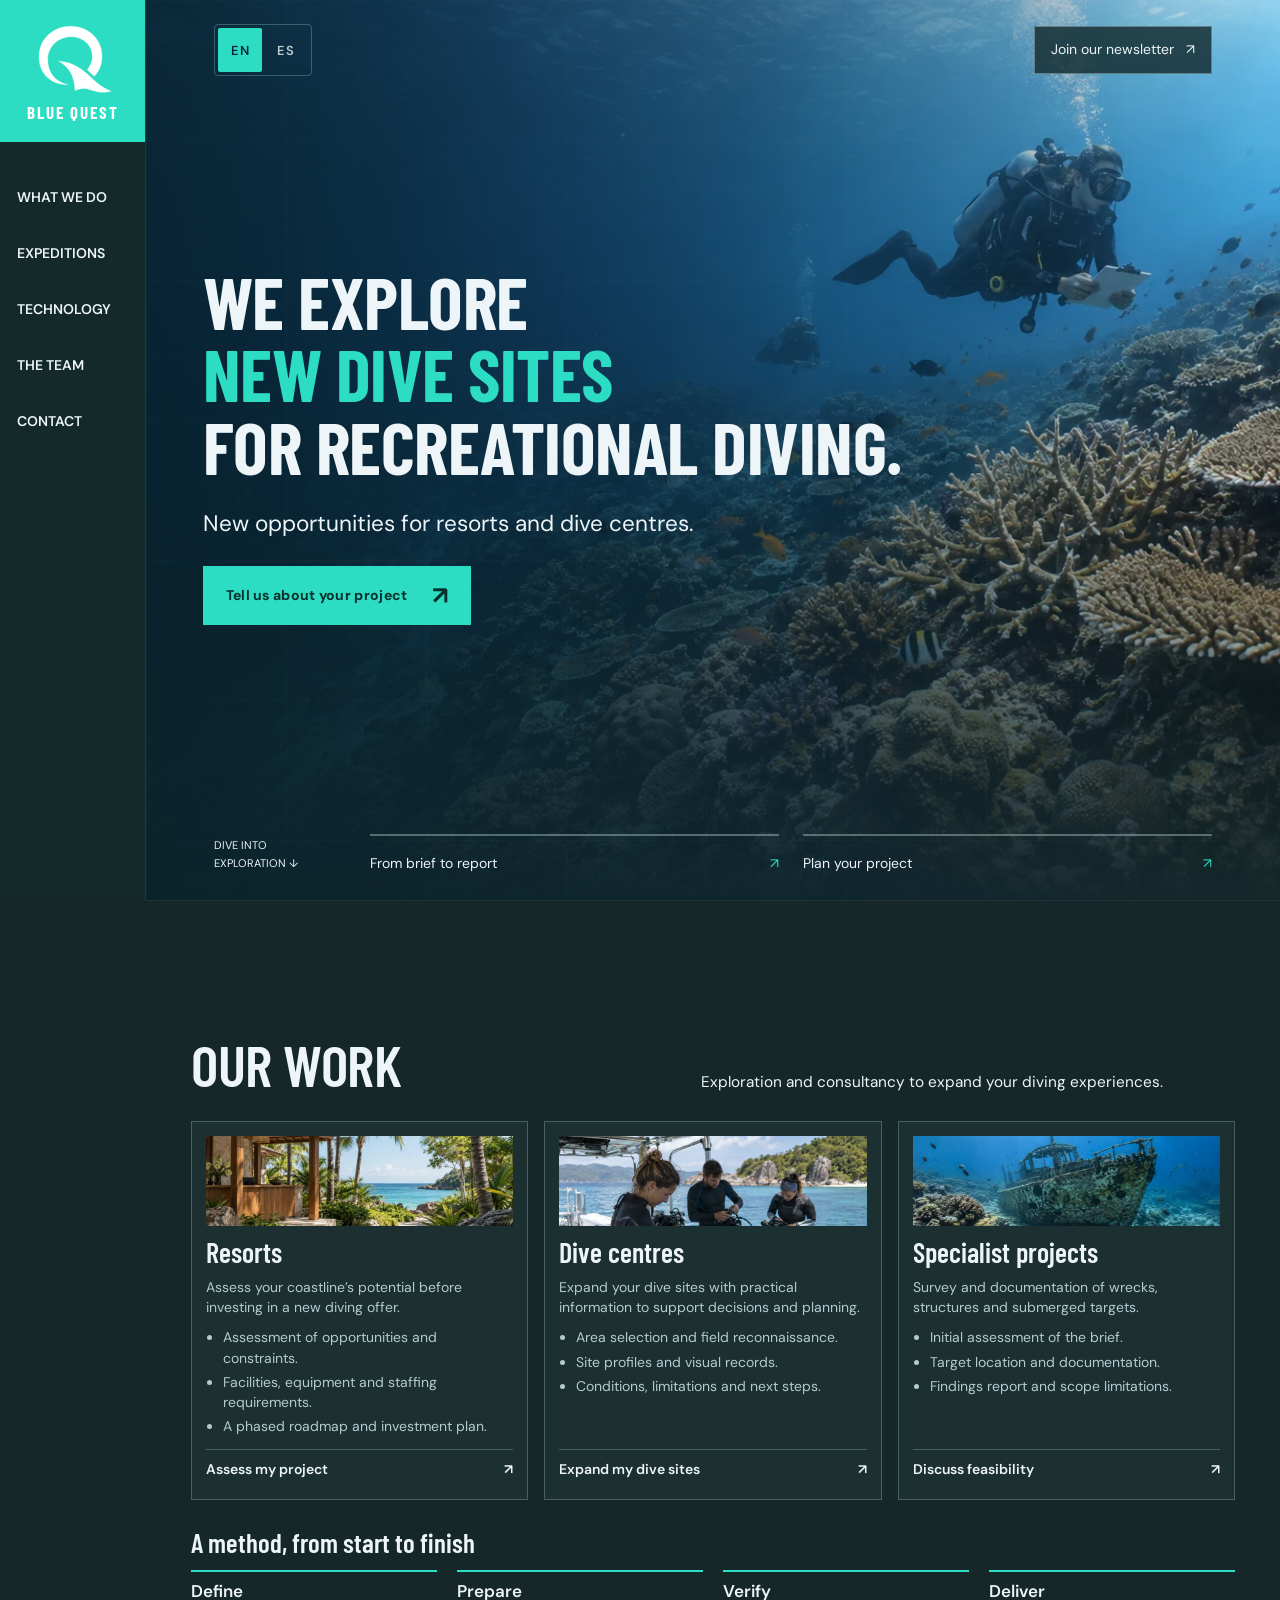
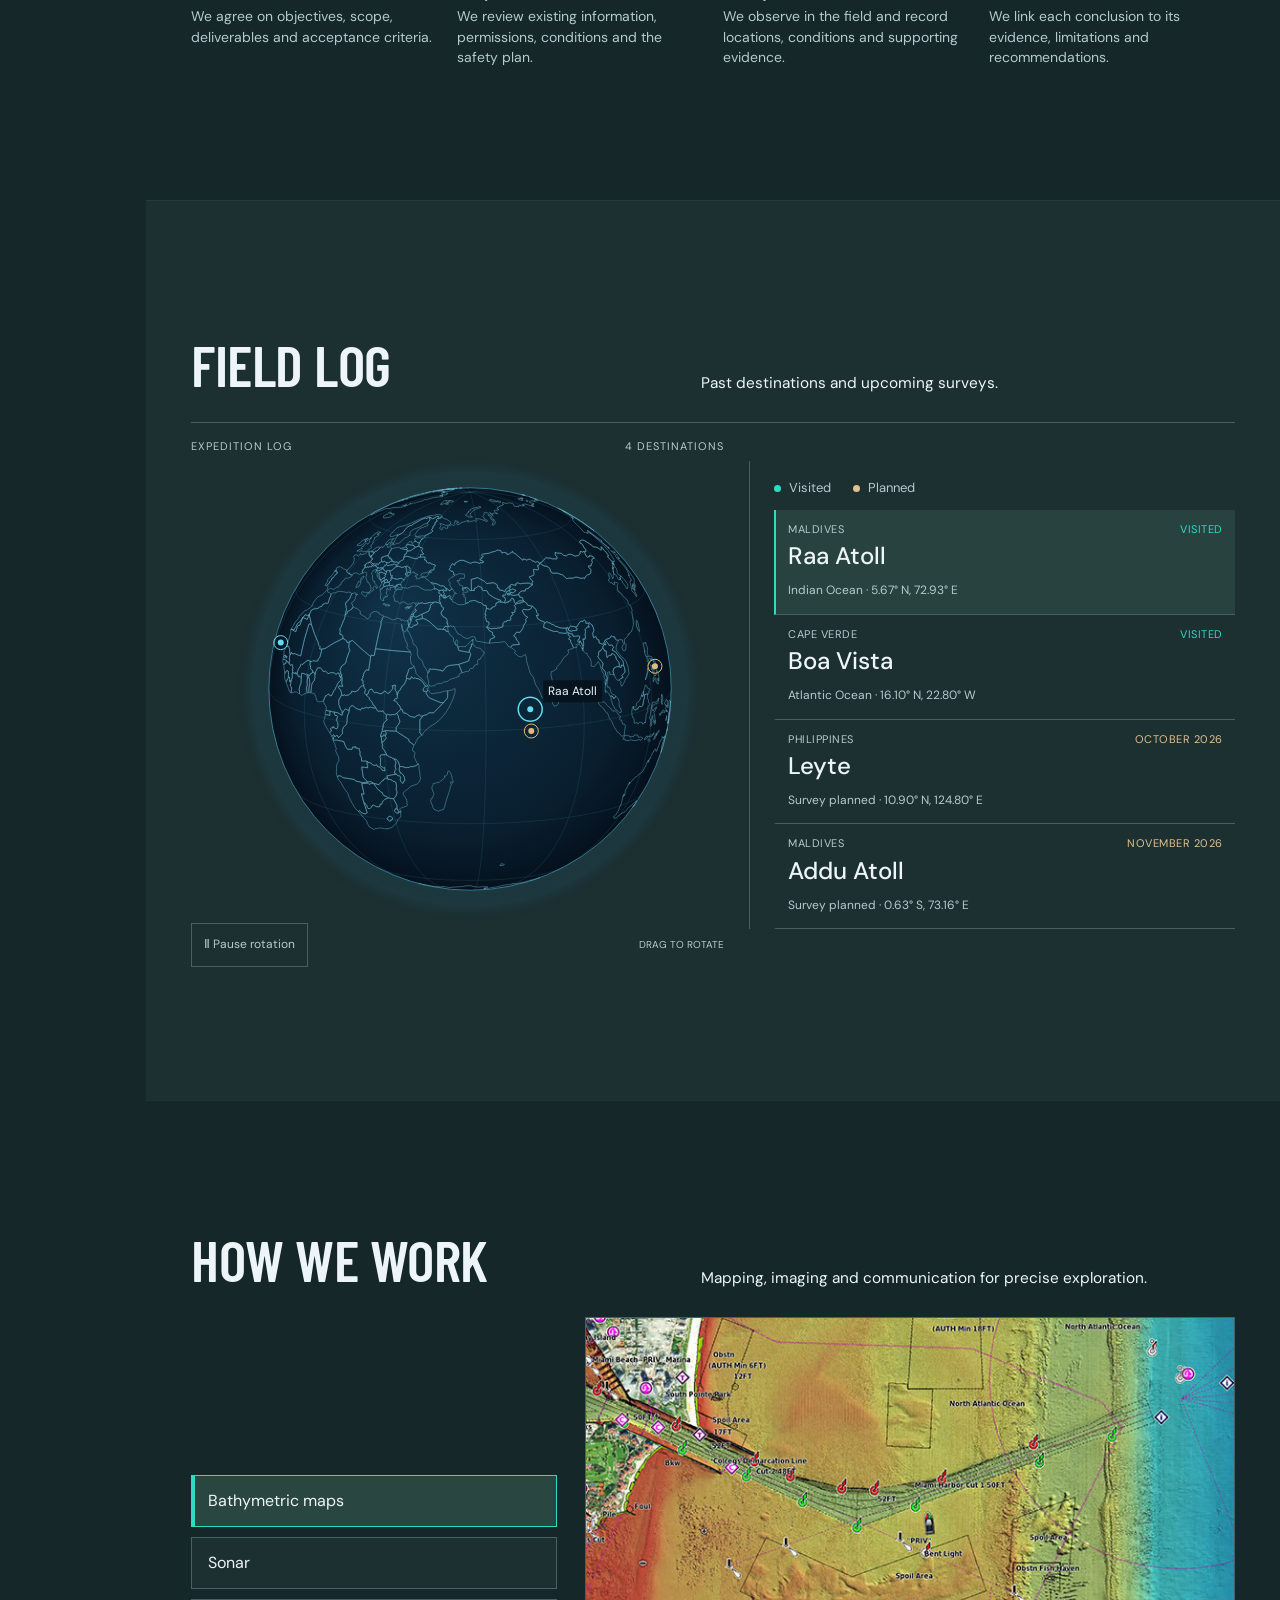
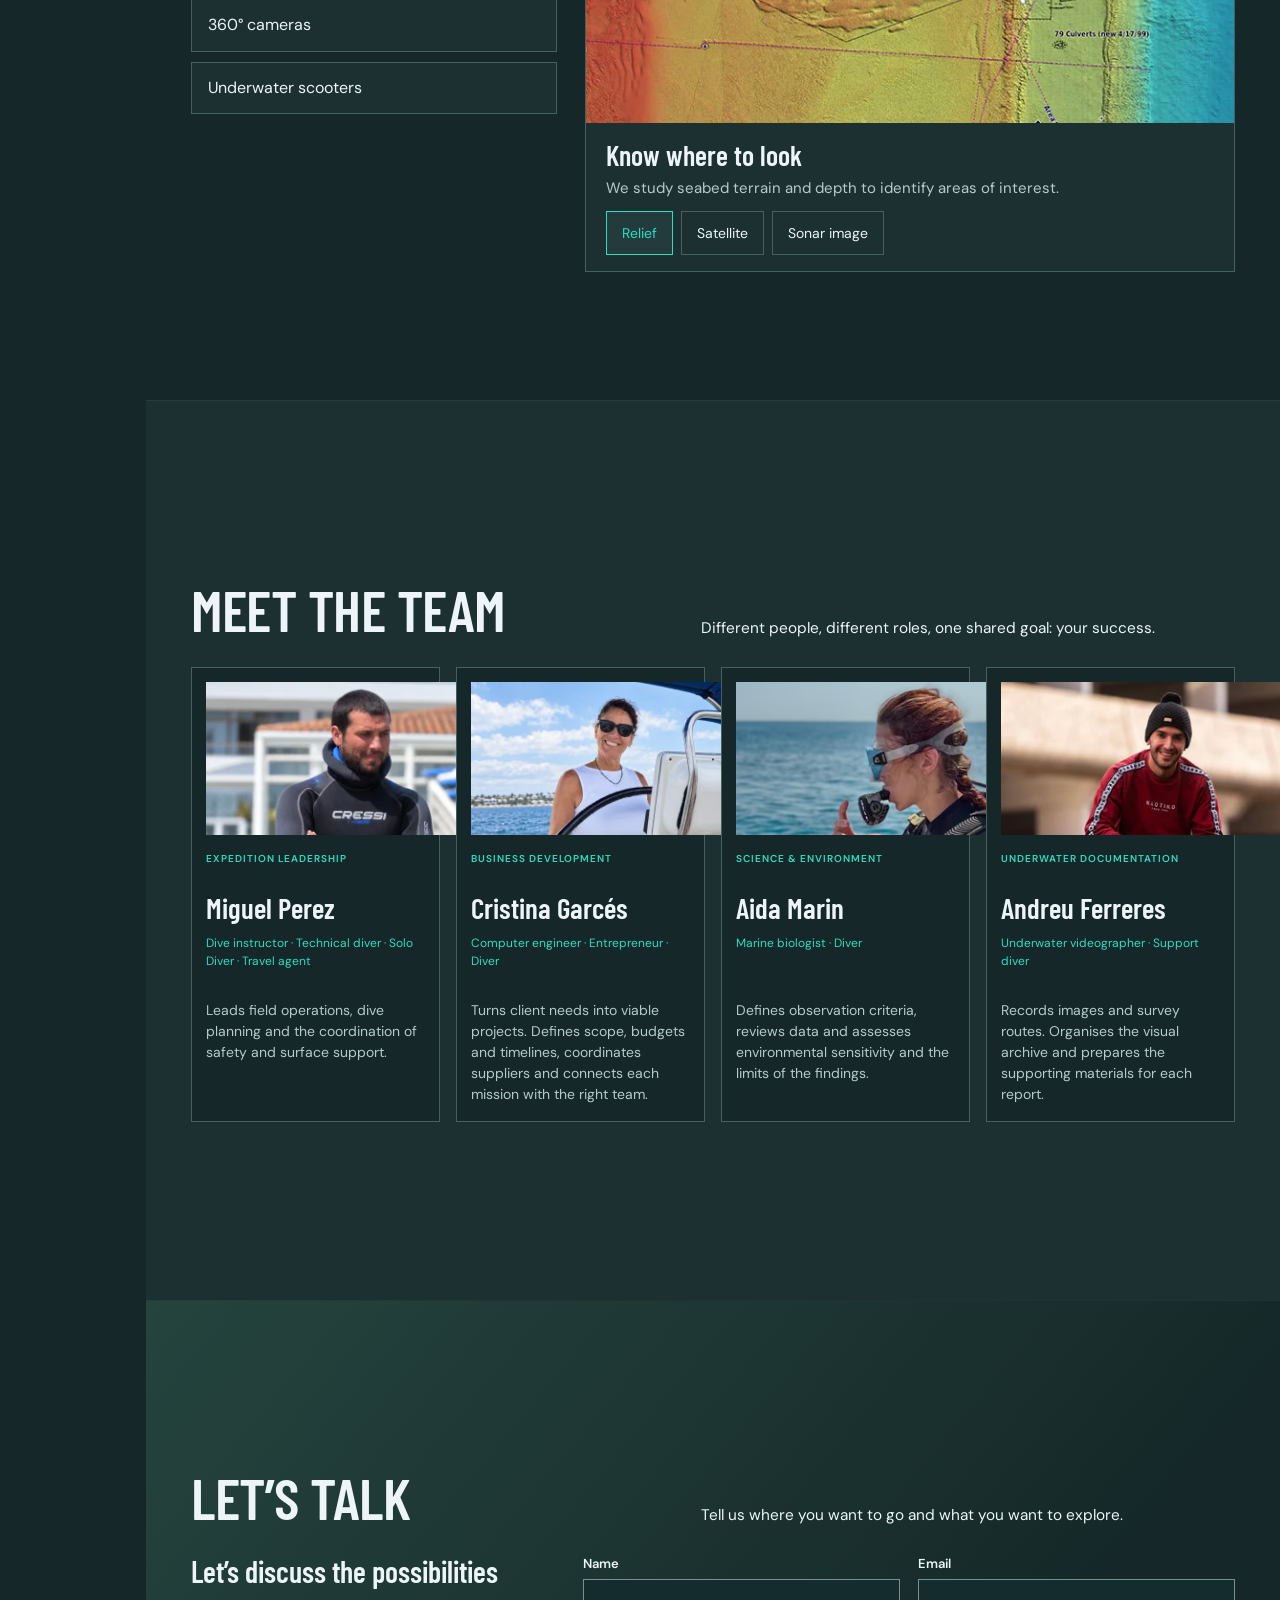
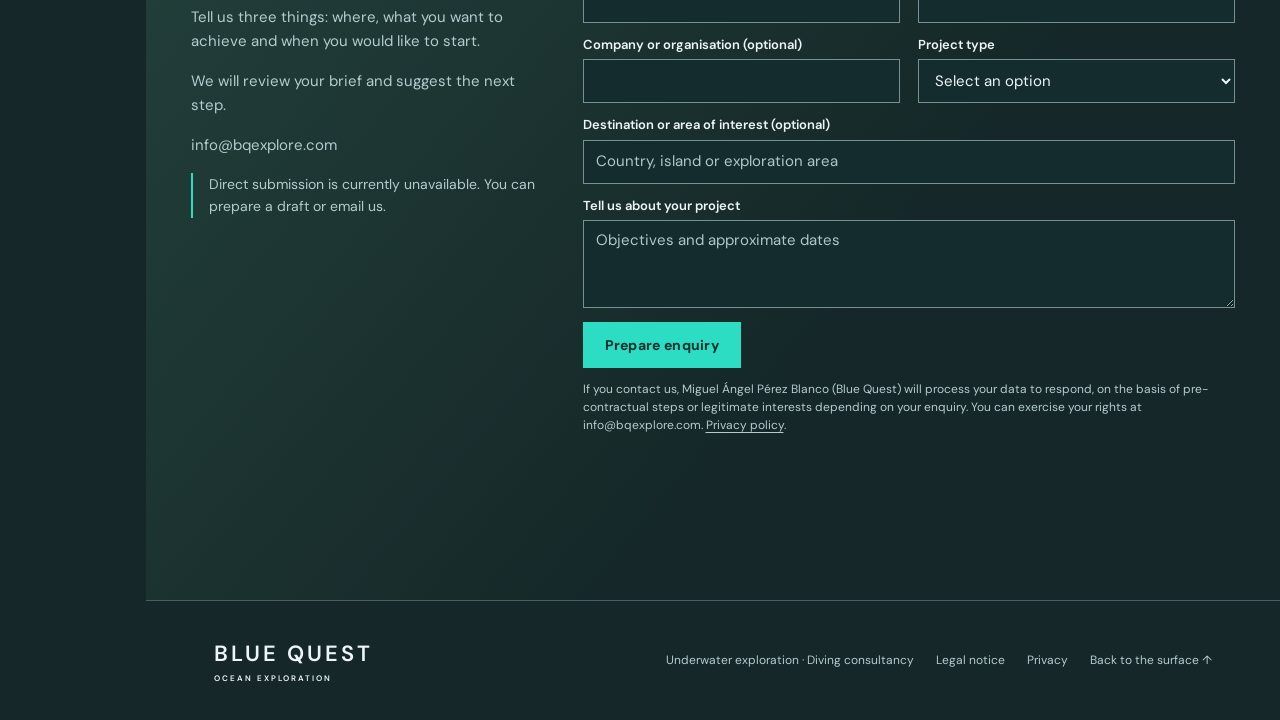
==== commit 3e33d76f: "Remove redundant destination status note from field log" ====
--- a/en/index.html
+++ b/en/index.html
@@ -19,7 +19,7 @@
 <article><h4>Deliver</h4><p>We link each conclusion to its evidence, limitations and recommendations.</p></article>
 </div></div>
 </section>
-<section id="expediciones" class="section expeditions"><div class="section-heading"><div><h2>Field log</h2></div><p>Past destinations and upcoming surveys.</p></div><div class="atlas"><div class="globe-area"><div class="map-top"><span>EXPEDITION LOG</span><span>4 DESTINATIONS</span></div><canvas id="globe" aria-label="Interactive globe. Drag to rotate. Select a destination from the list to locate it." tabindex="0"></canvas><div class="globe-tools"><button id="rotate" aria-pressed="true" aria-label="Pause globe rotation">Ⅱ Pause rotation</button><span>DRAG TO ROTATE</span></div></div><div class="destinations"><div class="legend"><span><i class="dot explored"></i>Visited</span><span><i class="dot planned"></i>Planned</span></div><button class="destination selected" data-place="0"><span class="destination-meta">MALDIVES <span>VISITED</span></span><strong>Raa Atoll</strong><small>Indian Ocean · 5.67° N, 72.93° E</small></button><button class="destination" data-place="1"><span class="destination-meta">CAPE VERDE <span>VISITED</span></span><strong>Boa Vista</strong><small>Atlantic Ocean · 16.10° N, 22.80° W</small></button><button class="destination" data-place="2"><span class="destination-meta">PHILIPPINES <span class="planned-text">OCTOBER 2026</span></span><strong>Leyte</strong><small>Survey planned · 10.90° N, 124.80° E</small></button><button class="destination" data-place="3"><span class="destination-meta">MALDIVES <span class="planned-text">NOVEMBER 2026</span></span><strong>Addu Atoll</strong><small>Survey planned · 0.63° S, 73.16° E</small></button><div id="place-detail" aria-live="polite">RAA ATOLL / Visited destination.</div></div></div></section>
+<section id="expediciones" class="section expeditions"><div class="section-heading"><div><h2>Field log</h2></div><p>Past destinations and upcoming surveys.</p></div><div class="atlas"><div class="globe-area"><div class="map-top"><span>EXPEDITION LOG</span><span>4 DESTINATIONS</span></div><canvas id="globe" aria-label="Interactive globe. Drag to rotate. Select a destination from the list to locate it." tabindex="0"></canvas><div class="globe-tools"><button id="rotate" aria-pressed="true" aria-label="Pause globe rotation">Ⅱ Pause rotation</button><span>DRAG TO ROTATE</span></div></div><div class="destinations"><div class="legend"><span><i class="dot explored"></i>Visited</span><span><i class="dot planned"></i>Planned</span></div><button class="destination selected" data-place="0"><span class="destination-meta">MALDIVES <span>VISITED</span></span><strong>Raa Atoll</strong><small>Indian Ocean · 5.67° N, 72.93° E</small></button><button class="destination" data-place="1"><span class="destination-meta">CAPE VERDE <span>VISITED</span></span><strong>Boa Vista</strong><small>Atlantic Ocean · 16.10° N, 22.80° W</small></button><button class="destination" data-place="2"><span class="destination-meta">PHILIPPINES <span class="planned-text">OCTOBER 2026</span></span><strong>Leyte</strong><small>Survey planned · 10.90° N, 124.80° E</small></button><button class="destination" data-place="3"><span class="destination-meta">MALDIVES <span class="planned-text">NOVEMBER 2026</span></span><strong>Addu Atoll</strong><small>Survey planned · 0.63° S, 73.16° E</small></button></div></div></section>
 
 <section hidden inert style="display:none" id="tu-destino" class="section dive-finder"></section>
 
--- a/styles.css
+++ b/styles.css
@@ -1,7 +1,10 @@
 @import url('fonts/fonts.css');
 /* Original team photos; responsive framing without altering the photographs. */
+.team-photo picture[data-photo="miguel"] img{object-position:50% 0%}
+.team-photo picture[data-photo="cristina"] img{object-position:50% 8%}
 .team-photo img.team-image-aida{object-position:50% 10%}
 .team-photo img.team-image-andreu{object-position:50% 18%}
+.service-photo picture[data-photo="boat"] img{object-position:50% 18%}
 /* Blue Quest: one shared system for services, evidence and contact. */
 /* Restore the three original map views within the shared photo frame. */
 .tech-gallery[data-equipment="map"] .equipment-photo img{transform:scale(1.18)}
@@ -32,7 +35,7 @@
 h2{font:600 clamp(45px,4.6vw,76px)/1.04 'Barlow Condensed',sans-serif;text-transform:uppercase;letter-spacing:-.5px;margin:0}.section-heading>p{margin:0;text-align:left;font-size:clamp(16px,1.2vw,21px);line-height:1.55;color:var(--text)}h3{font:600 32px/1.15 'Barlow Condensed',sans-serif}h4{font-size:20px}
 .service-grid{display:grid;grid-template-columns:repeat(3,minmax(0,1fr));gap:20px}.service{min-width:0;background:var(--panel);border:1px solid var(--line);padding:22px;display:flex;flex-direction:column}.service-photo{aspect-ratio:2.4/1;overflow:hidden;margin-bottom:25px;background:var(--surface)}.service-photo img{width:100%;height:100%;object-fit:cover}.service h3{font-size:33px}.service p,.service li{font-size:16px;color:var(--muted)}.service ul{padding-left:19px;margin:0 0 26px}.service li+li{margin-top:9px}.service a{display:flex;justify-content:space-between;border-top:1px solid var(--line);padding-top:16px;margin-top:auto;font-size:15px;font-weight:600}
 .method-block{padding-top:70px;scroll-margin-top:28px}.method-block>h3{font-size:38px}.method-grid{display:grid;grid-template-columns:repeat(4,minmax(0,1fr));gap:25px}.method-grid article{border-top:2px solid var(--cyan);padding-top:20px}.method-grid h4{font-weight:600;margin-bottom:12px}.method-grid p{color:var(--muted);font-size:16px;margin:0}
-.expeditions,.team{background:var(--panel)}.atlas{display:grid;grid-template-columns:1.3fr 1fr;border-top:1px solid var(--line)}.globe-area{min-width:0}.map-top{display:flex;justify-content:space-between;padding:22px 25px 0 0;font-size:11px;letter-spacing:1px;color:var(--muted)}#globe{display:block;width:100%;height:490px;cursor:grab;touch-action:pan-y}#globe:active{cursor:grabbing}.globe-tools{display:flex;justify-content:space-between;align-items:center;gap:12px;margin-right:25px;font-size:10px;color:var(--muted)}.globe-tools button{min-height:44px;border:1px solid var(--line);background:transparent;padding:8px 12px;font-size:12px}.destinations{padding:25px 0 0 30px;border-left:1px solid var(--line)}.legend{display:flex;gap:22px;font-size:13px;color:var(--muted);margin-bottom:12px}.dot{display:inline-block;width:7px;height:7px;border-radius:50%;margin-right:8px}.explored{background:var(--cyan)}.planned{background:var(--gold)}.destination{display:block;width:100%;text-align:left;background:transparent;border:0;border-bottom:1px solid var(--line);border-left:2px solid transparent;padding:18px 15px}.destination:hover,.destination.selected{background:#27423f;border-left-color:var(--cyan)}.destination-meta{display:flex;justify-content:space-between;gap:8px;font-size:11px;letter-spacing:.5px;color:var(--muted)}.destination-meta>span{color:var(--cyan)}.destination-meta .planned-text{color:var(--gold)}.destination strong{display:block;font-weight:500;font-size:26px;margin:3px 0}.destination small{font-size:12px;color:var(--muted)}#place-detail{font-size:14px;color:var(--muted);padding:20px 15px}
+.expeditions,.team{background:var(--panel)}.atlas{display:grid;grid-template-columns:1.3fr 1fr;border-top:1px solid var(--line)}.globe-area{min-width:0}.map-top{display:flex;justify-content:space-between;padding:22px 25px 0 0;font-size:11px;letter-spacing:1px;color:var(--muted)}#globe{display:block;width:100%;height:490px;cursor:grab;touch-action:pan-y}#globe:active{cursor:grabbing}.globe-tools{display:flex;justify-content:space-between;align-items:center;gap:12px;margin-right:25px;font-size:10px;color:var(--muted)}.globe-tools button{min-height:44px;border:1px solid var(--line);background:transparent;padding:8px 12px;font-size:12px}.destinations{padding:25px 0 0 30px;border-left:1px solid var(--line)}.legend{display:flex;gap:22px;font-size:13px;color:var(--muted);margin-bottom:12px}.dot{display:inline-block;width:7px;height:7px;border-radius:50%;margin-right:8px}.explored{background:var(--cyan)}.planned{background:var(--gold)}.destination{display:block;width:100%;text-align:left;background:transparent;border:0;border-bottom:1px solid var(--line);border-left:2px solid transparent;padding:18px 15px}.destination:hover,.destination.selected{background:#27423f;border-left-color:var(--cyan)}.destination-meta{display:flex;justify-content:space-between;gap:8px;font-size:11px;letter-spacing:.5px;color:var(--muted)}.destination-meta>span{color:var(--cyan)}.destination-meta .planned-text{color:var(--gold)}.destination strong{display:block;font-weight:500;font-size:26px;margin:3px 0}.destination small{font-size:12px;color:var(--muted)}
 .tech-layout{display:grid;grid-template-columns:.65fr 1.35fr;align-items:start;gap:30px}.equipment{display:flex;flex-direction:column;gap:10px}.equipment button{width:100%;text-align:left;border:1px solid var(--line);background:var(--panel);padding:18px;font-size:18px;min-height:60px}.equipment button[aria-pressed="true"]{border-color:var(--cyan);background:#294740;box-shadow:inset 3px 0 var(--cyan)}.equipment button:hover{background:var(--surface)}.tech-gallery{margin:0;min-width:0;border:1px solid var(--line);background:var(--panel)}.equipment-photo{width:100%;aspect-ratio:8/5;overflow:hidden;background:#103544}.equipment-photo img{width:100%;height:100%;object-fit:cover;object-position:center}.tech-gallery figcaption{padding:22px 25px}.tech-gallery h3{margin-bottom:10px;font-size:32px}.tech-gallery p{color:var(--muted);font-size:16px;margin:0}
 .team-grid{display:grid;grid-template-columns:repeat(4,minmax(0,1fr));gap:20px}.team-card{min-width:0;border:1px solid var(--line);background:var(--bg)}.team-photo{aspect-ratio:1.5/1;margin:18px 18px 0;overflow:hidden;background:var(--surface)}.team-photo img{width:100%;height:100%;object-fit:cover;object-position:50% 35%}.team-info{padding:22px 18px}.eyebrow{font-size:10px;font-weight:600;letter-spacing:1px;color:var(--cyan);line-height:1.6;margin-bottom:14px}.team-info h3{font-size:32px;margin-bottom:12px}.team-info p:not(.eyebrow){font-size:15px;color:var(--muted)}.team-info .team-credentials{font-size:12px!important;color:var(--cyan)!important;line-height:1.6;min-height:62px}.team-info p:last-child{margin:0}
 .contact{background:linear-gradient(130deg,#25443e,var(--bg) 65%)}.contact-layout{display:grid;grid-template-columns:.75fr 1.25fr;gap:55px}.contact-intro h3{font-size:36px}.contact-intro>p{font-size:16px;color:var(--muted)}.contact-address{font-size:21px;color:var(--cyan);overflow-wrap:anywhere}.contact-notice{border-left:2px solid var(--cyan);padding-left:16px;font-size:14px!important}.form-grid{display:grid;grid-template-columns:1fr 1fr;gap:22px}.full-field{grid-column:1/-1}#contact-form label{display:block;font-size:14px;font-weight:600}#contact-form input,#contact-form select,#contact-form textarea{display:block;width:100%;min-width:0;padding:13px;margin-top:8px;border:1px solid #739290;border-radius:0;background:#142c2d;color:var(--text);font:16px/1.5 'DM Sans',sans-serif}#contact-form textarea{resize:vertical}#contact-form input:focus-visible,#contact-form select:focus-visible,#contact-form textarea:focus-visible{outline:2px solid var(--cyan);outline-offset:3px}#contact-form input::placeholder,#contact-form textarea::placeholder{color:#b1c6c8}.contact-privacy{font-size:12px;line-height:1.7;color:var(--muted);margin:20px 0}.contact-privacy a,.newsletter-privacy a,.newsletter-details a{text-decoration:underline;text-underline-offset:3px}.honeypot{position:absolute;left:-10000px;width:1px;height:1px;overflow:hidden}#contact-status{font-size:15px;color:var(--text);margin-top:22px}#contact-status:empty{margin:0}#email-preview{border-top:1px solid var(--line);padding-top:22px}.draft-actions{display:flex;flex-wrap:wrap;align-items:center;gap:15px;margin-top:16px}#copy-email{background:transparent;border:1px solid var(--line);min-height:48px;padding:12px}
@@ -84,7 +87,6 @@
  .destinations{padding:16px 0 0 24px}
  .destination{padding:10px 12px}
  .destination strong{font-size:24px;line-height:1.25}
- #place-detail{font-size:13px;padding:14px 12px}
  .tech-layout{grid-template-columns:minmax(230px,.72fr) minmax(0,1.28fr);align-items:center;gap:28px}
  .tech-gallery{width:100%;max-width:min(100%,calc((100dvh - 300px)*1.6));justify-self:center}
  .tech-gallery figcaption{padding:16px 20px}
@@ -125,7 +127,7 @@
  .section{padding:18px 3%}
  .section-heading{gap:16px;margin-bottom:16px}
  .service,.service:last-child{padding:12px}
- .service-photo,.service:last-child .service-photo{height:46px}
+ .service-photo,.service:last-child .service-photo{height:52px}
  .service h3{font-size:26px}
  .service p,.service li{line-height:1.4}
  .method-block{padding-top:16px}
@@ -134,4 +136,9 @@
  .method-grid p{font-size:13.5px;line-height:1.4}
  .destination{padding:9px 12px}
 }
+/* Keep faces inside wide desktop frames instead of squeezing photos into strips. */
+@media(min-width:1200px) and (min-height:640px){
+ .team-photo{height:auto;min-height:clamp(95px,17dvh,200px);aspect-ratio:2/1}
+ .service-photo,.service:last-child .service-photo{height:auto;min-height:clamp(56px,10dvh,110px);aspect-ratio:4/1}
+}
 @media(prefers-reduced-motion:reduce){html{scroll-behavior:auto;scroll-snap-type:none!important}*,*::before,*::after{animation:none!important;transition:none!important}.quest-sonar{display:none}}
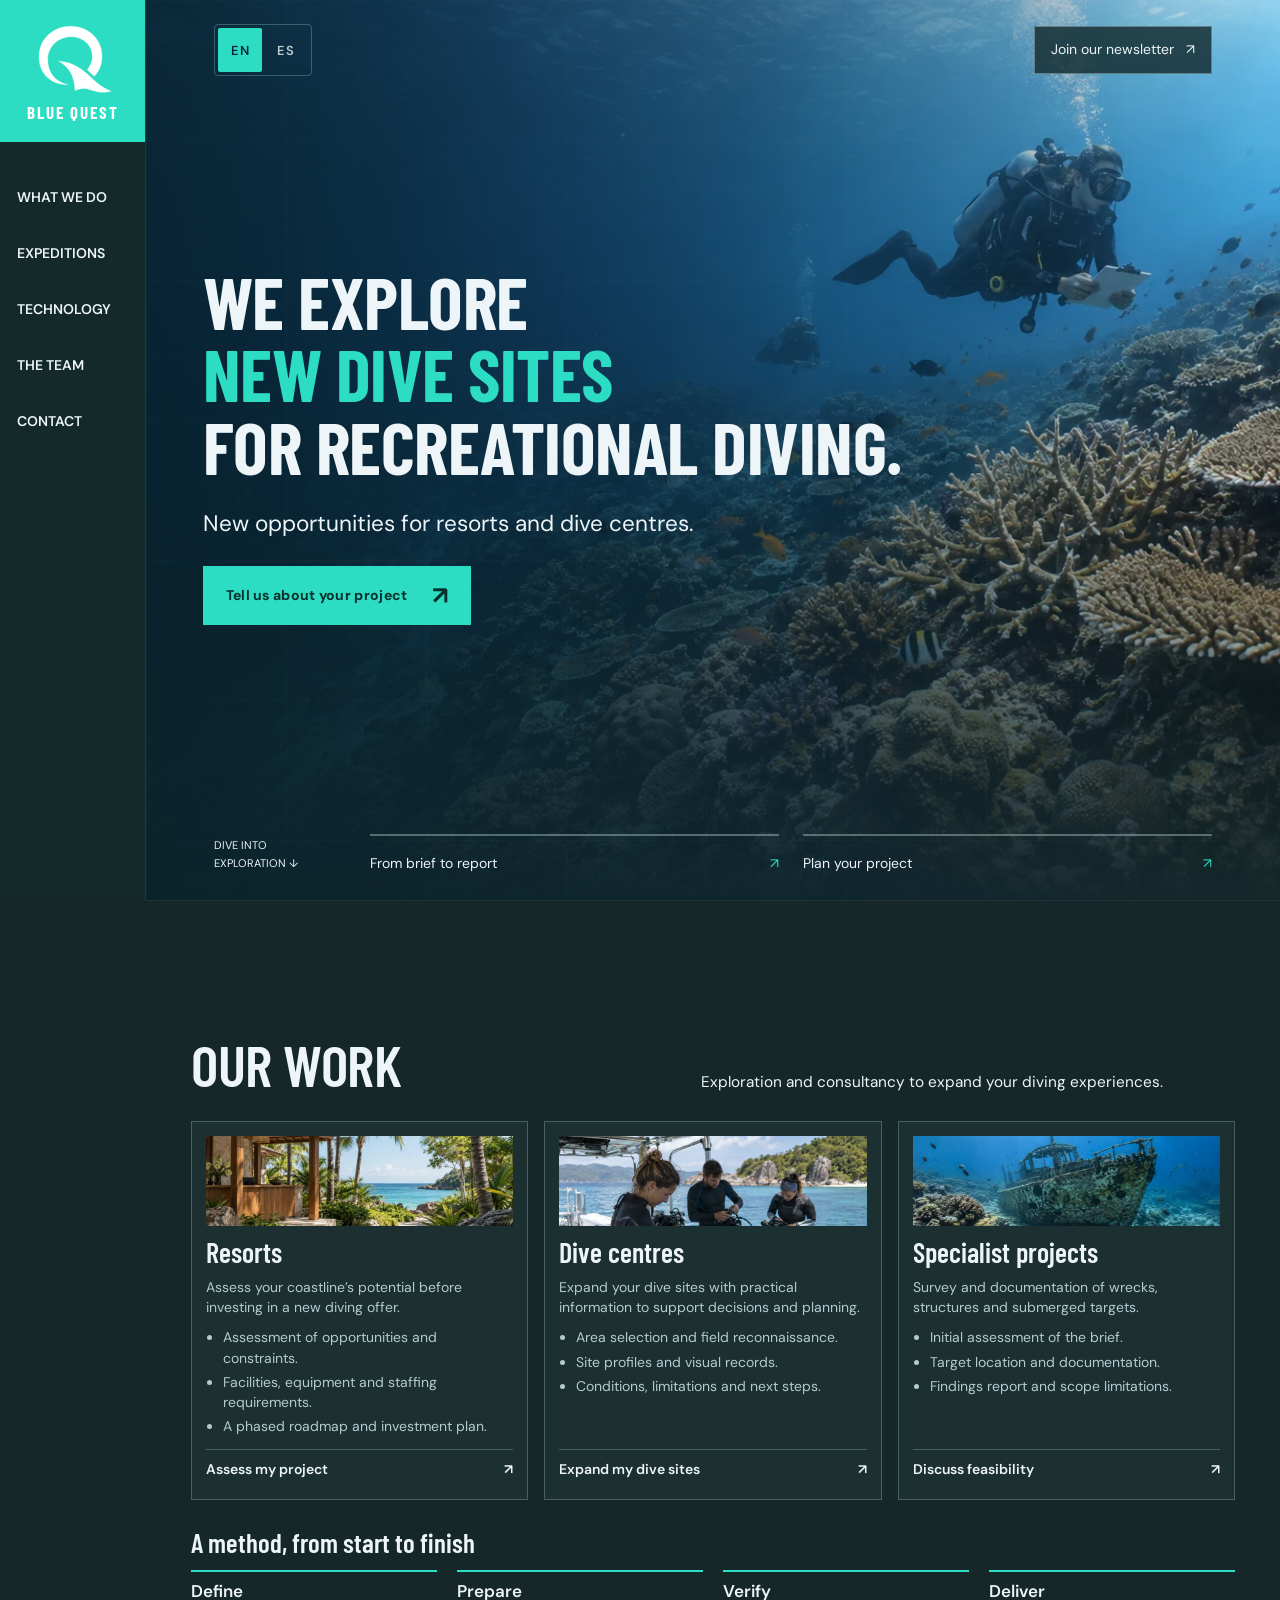
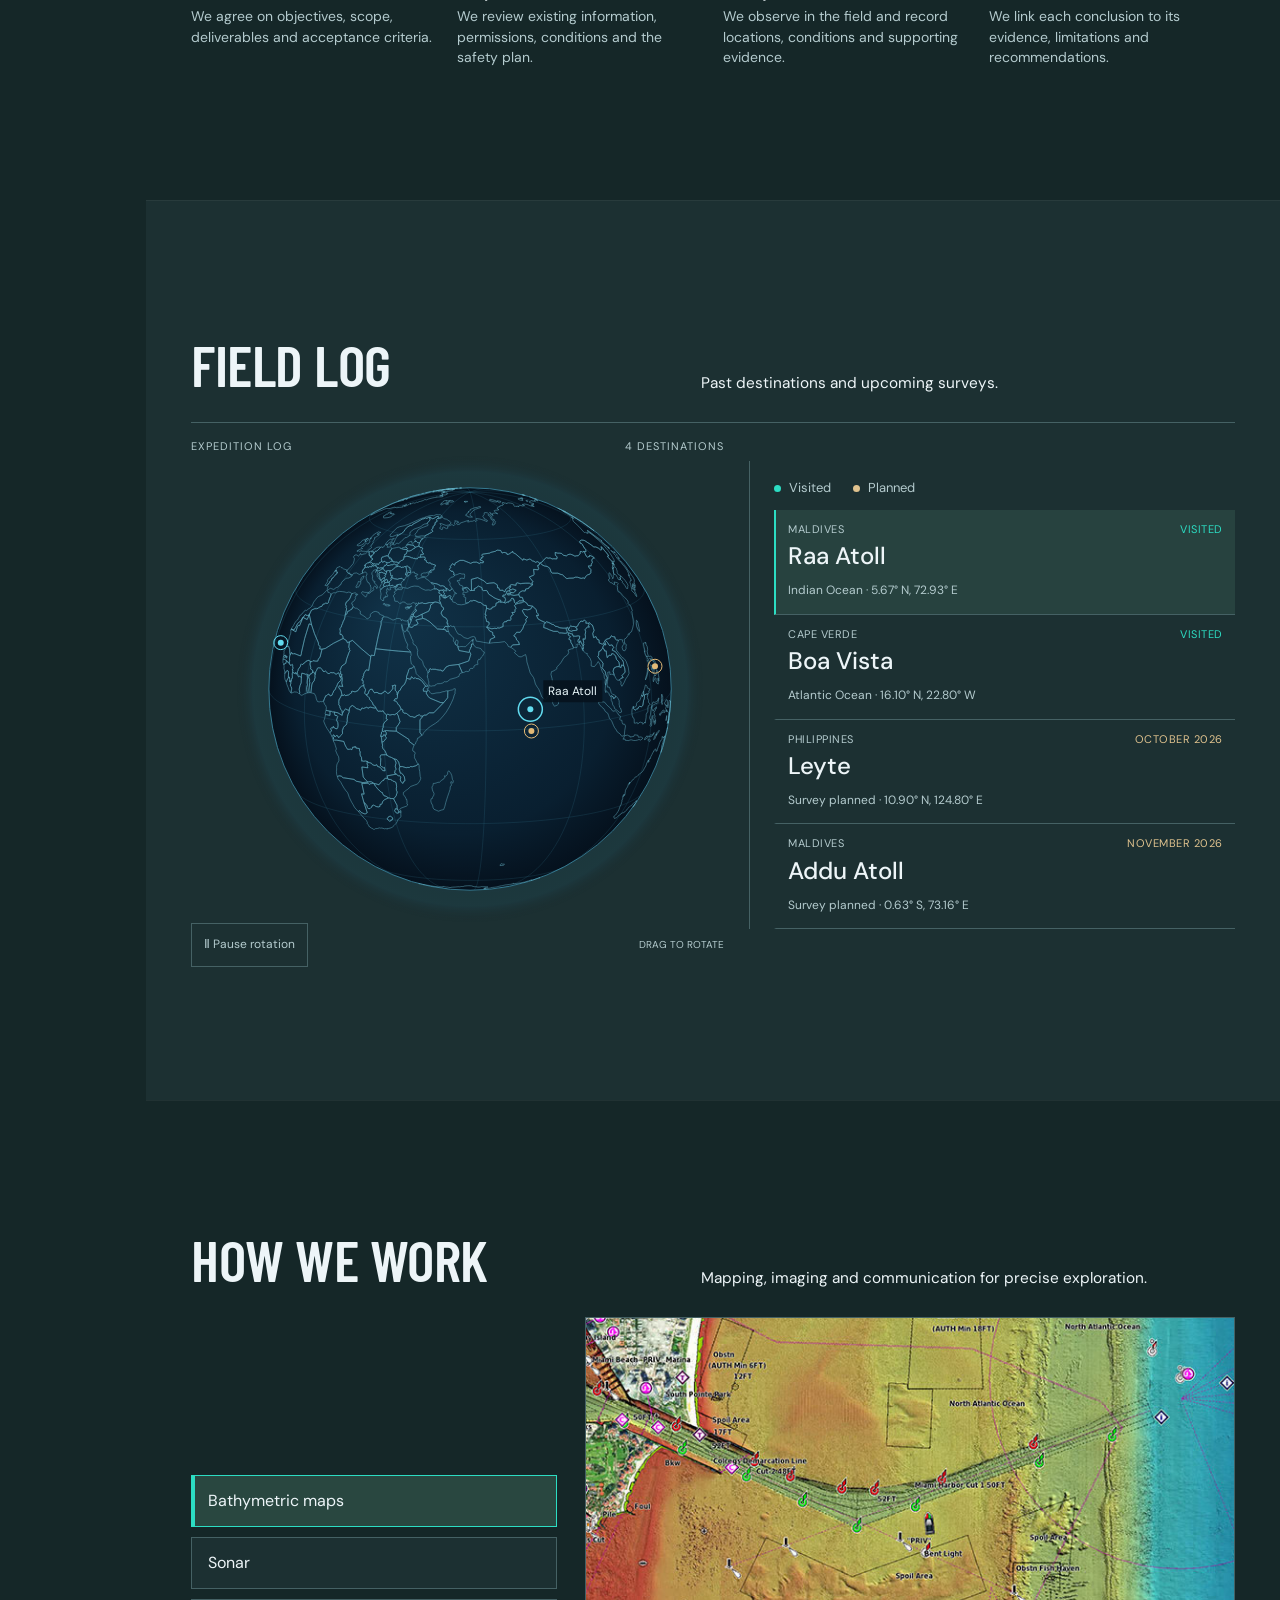
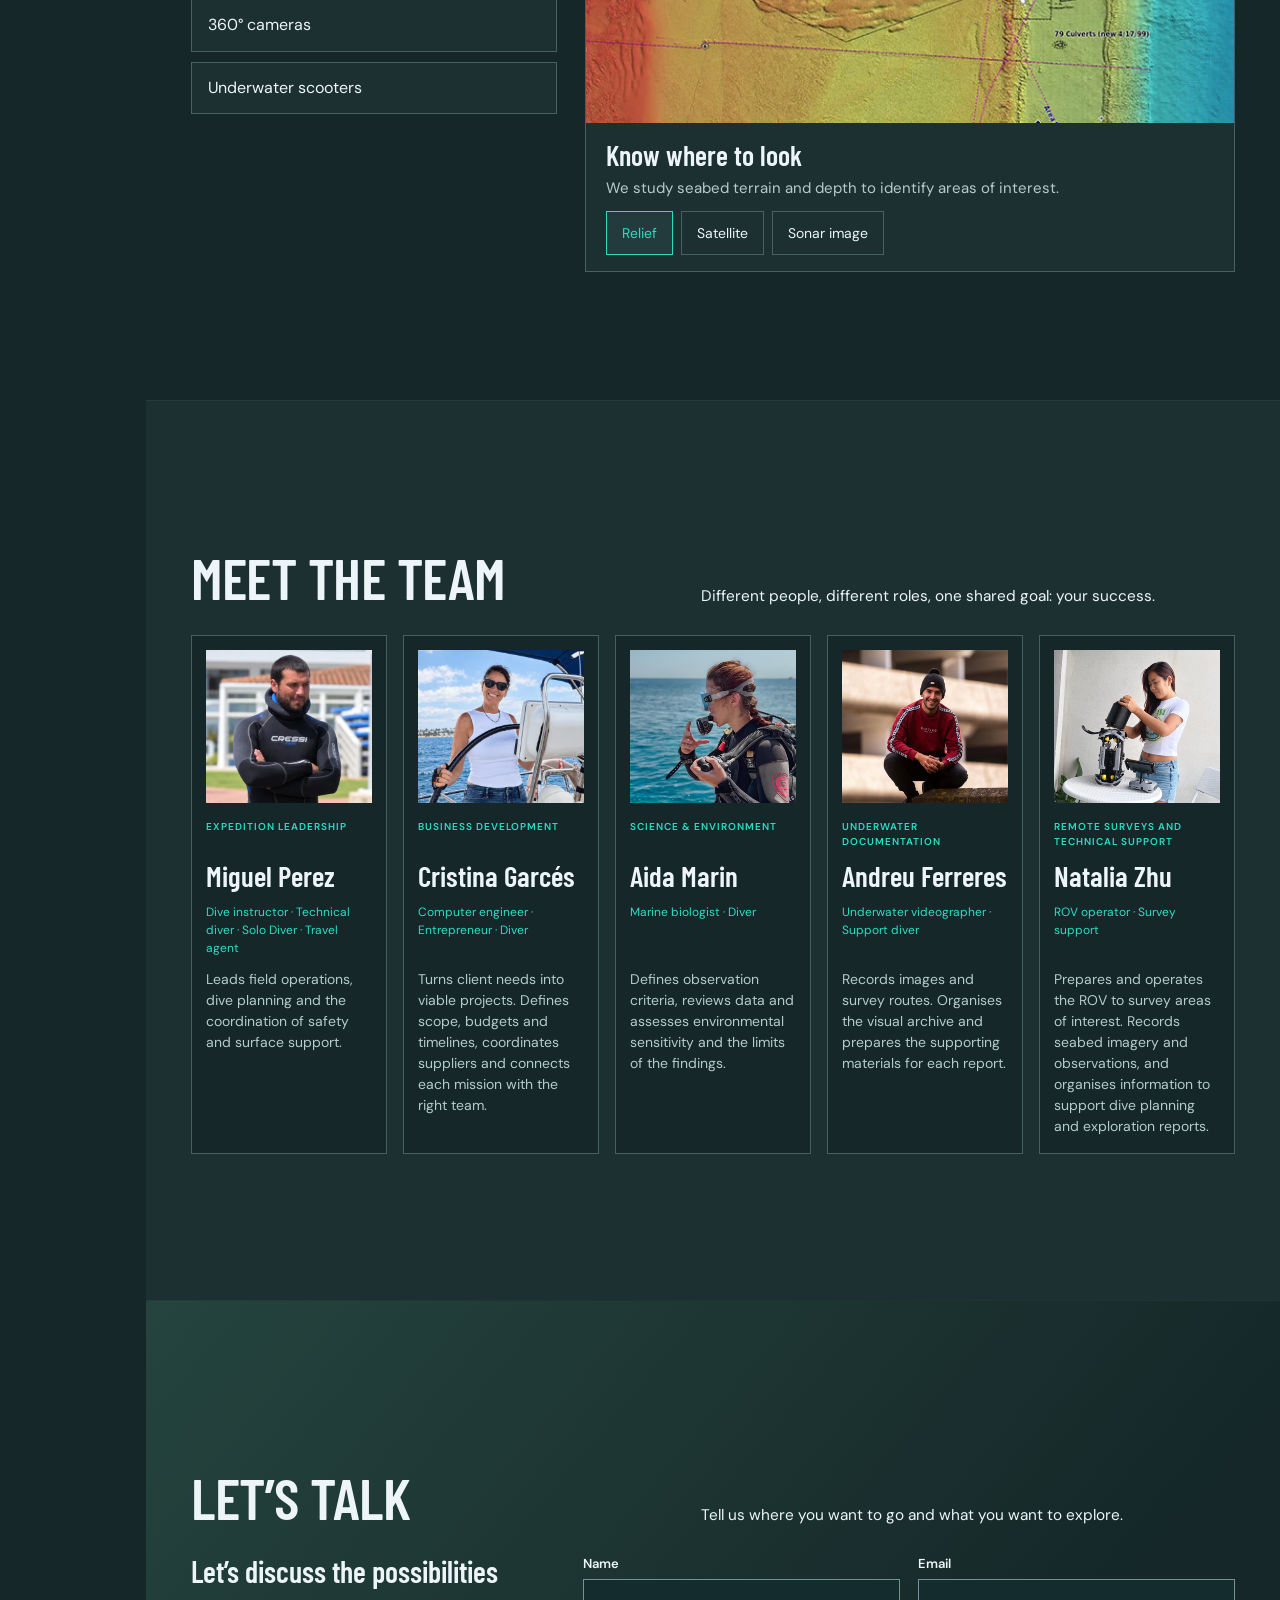
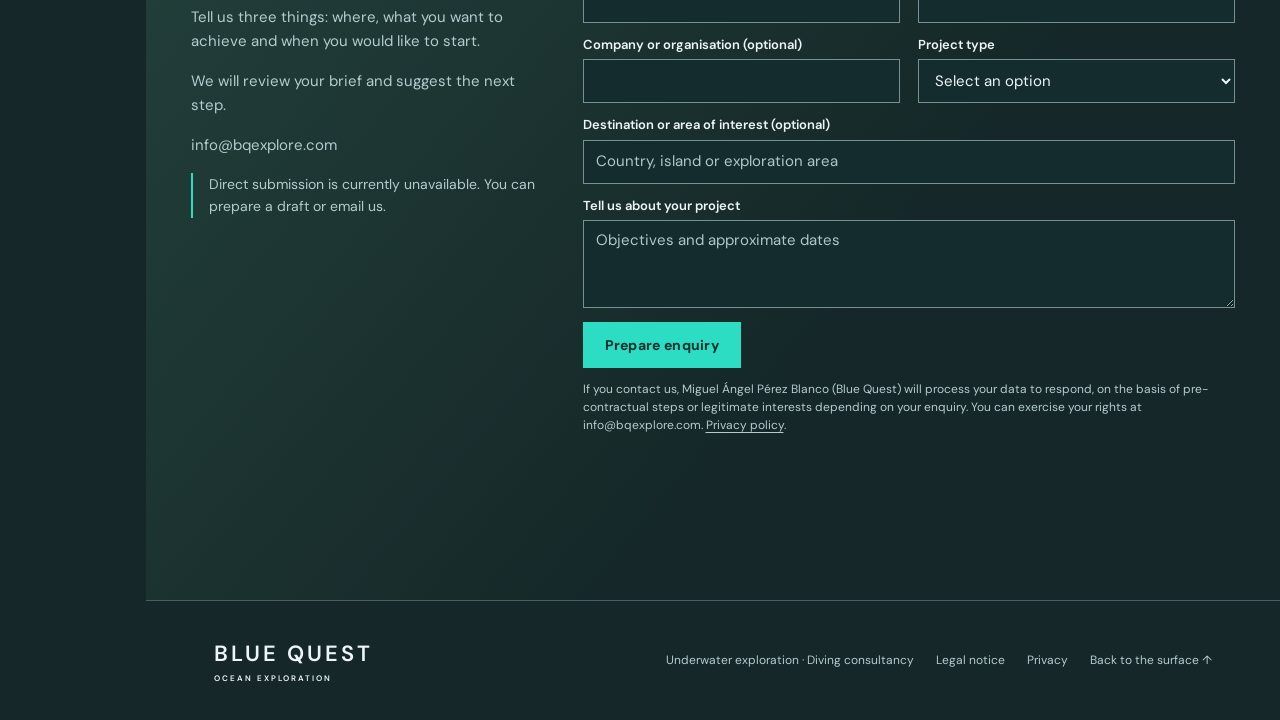
==== commit 266cd333: "Add Natalia Zhu to the bilingual team with responsive photo and recovery backup" ====
--- a/en/index.html
+++ b/en/index.html
@@ -37,6 +37,7 @@
 <article class="team-card"><div class="team-photo"><picture class="responsive-photo" data-photo="cristina"><source type="image/avif" srcset="/assets/optimized/cristina-160-1f9d550606dc.avif 160w, /assets/optimized/cristina-320-b1807b247c72.avif 320w, /assets/optimized/cristina-640-be4205e9bc4a.avif 640w" sizes="(max-width:760px) 140px, (max-width:1199px) 40vw, 24vw"><img alt="Cristina Garcés at the helm of a boat" loading="lazy" src="/assets/optimized/cristina-640-b494392a9c91.webp" srcset="/assets/optimized/cristina-160-da626f9d2ff5.webp 160w, /assets/optimized/cristina-320-ef28eac02fc1.webp 320w, /assets/optimized/cristina-640-b494392a9c91.webp 640w" sizes="(max-width:760px) 140px, (max-width:1199px) 40vw, 24vw" width="640" height="480" decoding="async"></picture></div><div class="team-info"><p class="eyebrow">BUSINESS DEVELOPMENT</p><h3>Cristina Garcés</h3><p class="team-credentials">Computer engineer · Entrepreneur · Diver</p><p>Turns client needs into viable projects. Defines scope, budgets and timelines, coordinates suppliers and connects each mission with the right team.</p></div></article>
 <article class="team-card"><div class="team-photo"><picture class="responsive-photo" data-photo="aida"><source type="image/avif" srcset="/assets/optimized/aida-160-bdb6af3a07ab.avif 160w, /assets/optimized/aida-320-91fda16dedfc.avif 320w, /assets/optimized/aida-640-14688cee7fff.avif 640w, /assets/optimized/aida-1196-ff5b7c944b6a.avif 1196w" sizes="(max-width:760px) 140px, (max-width:1199px) 40vw, 24vw"><img class="team-image-aida" alt="Aida Marin ready for a dive by the sea" loading="lazy" src="/assets/optimized/aida-1196-cde4c1112831.jpg" srcset="/assets/optimized/aida-160-0a59ba2ed4ba.webp 160w, /assets/optimized/aida-320-29761082fbe5.webp 320w, /assets/optimized/aida-640-99f5d3c82180.webp 640w, /assets/optimized/aida-1196-cde4c1112831.jpg 1196w" sizes="(max-width:760px) 140px, (max-width:1199px) 40vw, 24vw" width="1196" height="1593" decoding="async"></picture></div><div class="team-info"><p class="eyebrow">SCIENCE & ENVIRONMENT</p><h3>Aida Marin</h3><p class="team-credentials">Marine biologist · Diver</p><p>Defines observation criteria, reviews data and assesses environmental sensitivity and the limits of the findings.</p></div></article>
 <article class="team-card"><div class="team-photo"><picture class="responsive-photo" data-photo="andreu"><source type="image/avif" srcset="/assets/optimized/andreu-160-0e4491a9cee1.avif 160w, /assets/optimized/andreu-320-aed978a1963a.avif 320w, /assets/optimized/andreu-640-d5b2834cf0f7.avif 640w, /assets/optimized/andreu-1199-a5ea3d98076b.avif 1199w" sizes="(max-width:760px) 140px, (max-width:1199px) 40vw, 24vw"><img class="team-image-andreu" alt="Portrait of Andreu Ferreres in an urban setting" loading="lazy" src="/assets/optimized/andreu-1199-cb1f2b6b40fe.jpg" srcset="/assets/optimized/andreu-160-2fd49f7fe0e5.webp 160w, /assets/optimized/andreu-320-9371046da8dc.webp 320w, /assets/optimized/andreu-640-83d22195be90.webp 640w, /assets/optimized/andreu-1199-cb1f2b6b40fe.jpg 1199w" sizes="(max-width:760px) 140px, (max-width:1199px) 40vw, 24vw" width="1199" height="1191" decoding="async"></picture></div><div class="team-info"><p class="eyebrow">UNDERWATER DOCUMENTATION</p><h3>Andreu Ferreres</h3><p class="team-credentials">Underwater videographer · Support diver</p><p>Records images and survey routes. Organises the visual archive and prepares the supporting materials for each report.</p></div></article>
+<article class="team-card"><div class="team-photo"><picture class="responsive-photo" data-photo="natalia"><source type="image/avif" srcset="/assets/optimized/natalia-160-8ef3a34ad088.avif 160w, /assets/optimized/natalia-320-d4b3ba58c1c9.avif 320w, /assets/optimized/natalia-640-188278602998.avif 640w" sizes="(max-width:760px) 140px, (max-width:1199px) 40vw, 18vw"><img alt="Natalia Zhu preparing an ROV for underwater exploration" loading="lazy" src="/assets/optimized/natalia-640-6c5e686159ec.webp" srcset="/assets/optimized/natalia-160-506ad360a002.webp 160w, /assets/optimized/natalia-320-005a3e4e200e.webp 320w, /assets/optimized/natalia-640-6c5e686159ec.webp 640w" sizes="(max-width:760px) 140px, (max-width:1199px) 40vw, 18vw" width="2048" height="2048" decoding="async"></picture></div><div class="team-info"><p class="eyebrow">REMOTE SURVEYS AND TECHNICAL SUPPORT</p><h3>Natalia Zhu</h3><p class="team-credentials">ROV operator · Survey support</p><p>Prepares and operates the ROV to survey areas of interest. Records seabed imagery and observations, and organises information to support dive planning and exploration reports.</p></div></article>
 </div>
 </section>
 <section id="contacto" class="section contact">
--- a/styles.css
+++ b/styles.css
@@ -4,6 +4,7 @@
 .team-photo picture[data-photo="cristina"] img{object-position:50% 8%}
 .team-photo img.team-image-aida{object-position:50% 10%}
 .team-photo img.team-image-andreu{object-position:50% 18%}
+.team-photo picture[data-photo="natalia"] img{object-position:50% 15%}
 .service-photo picture[data-photo="boat"] img{object-position:50% 18%}
 /* Blue Quest: one shared system for services, evidence and contact. */
 /* Restore the three original map views within the shared photo frame. */
@@ -141,4 +142,6 @@
  .team-photo{height:auto;min-height:clamp(95px,17dvh,200px);aspect-ratio:2/1}
  .service-photo,.service:last-child .service-photo{height:auto;min-height:clamp(56px,10dvh,110px);aspect-ratio:4/1}
 }
+@media(min-width:1200px){.team-grid{grid-template-columns:repeat(5,minmax(0,1fr))}}
+@media(min-width:1200px) and (min-height:640px){.team-photo{width:calc(100% - 28px)}}
 @media(prefers-reduced-motion:reduce){html{scroll-behavior:auto;scroll-snap-type:none!important}*,*::before,*::after{animation:none!important;transition:none!important}.quest-sonar{display:none}}
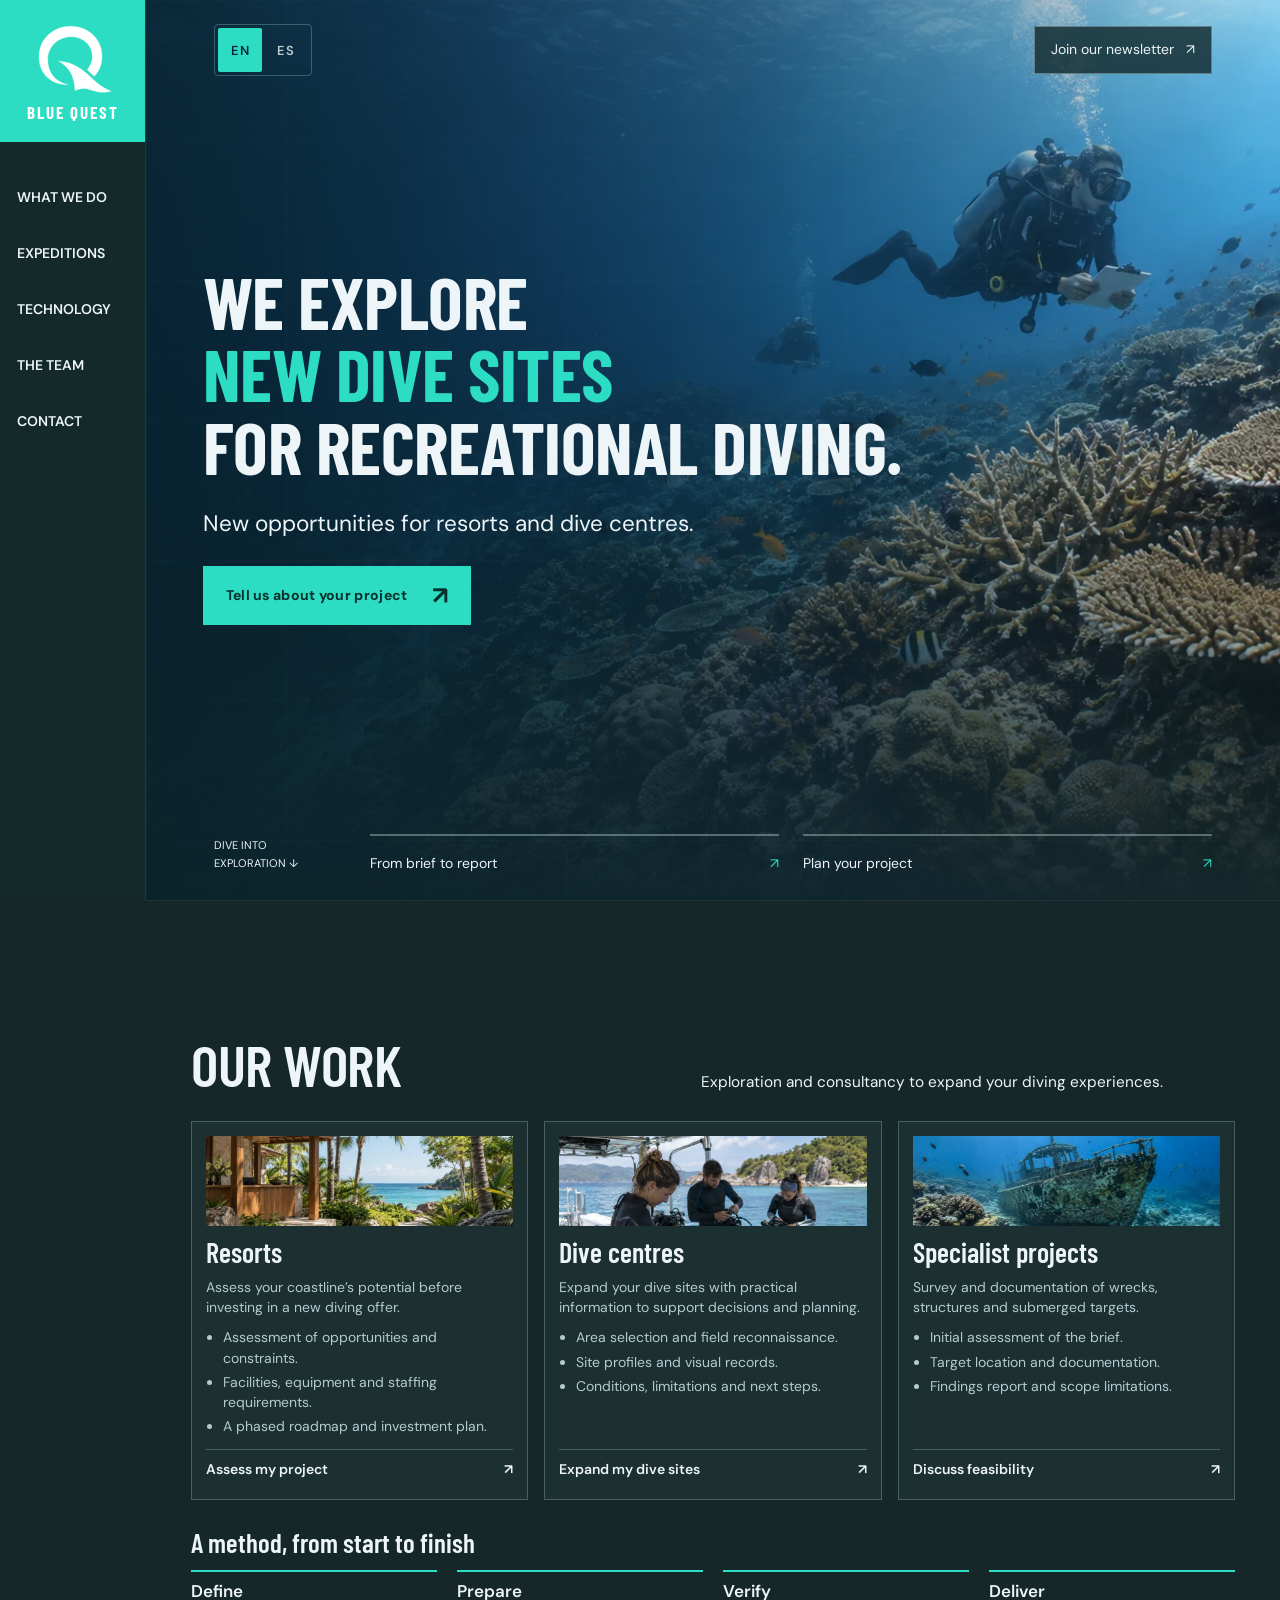
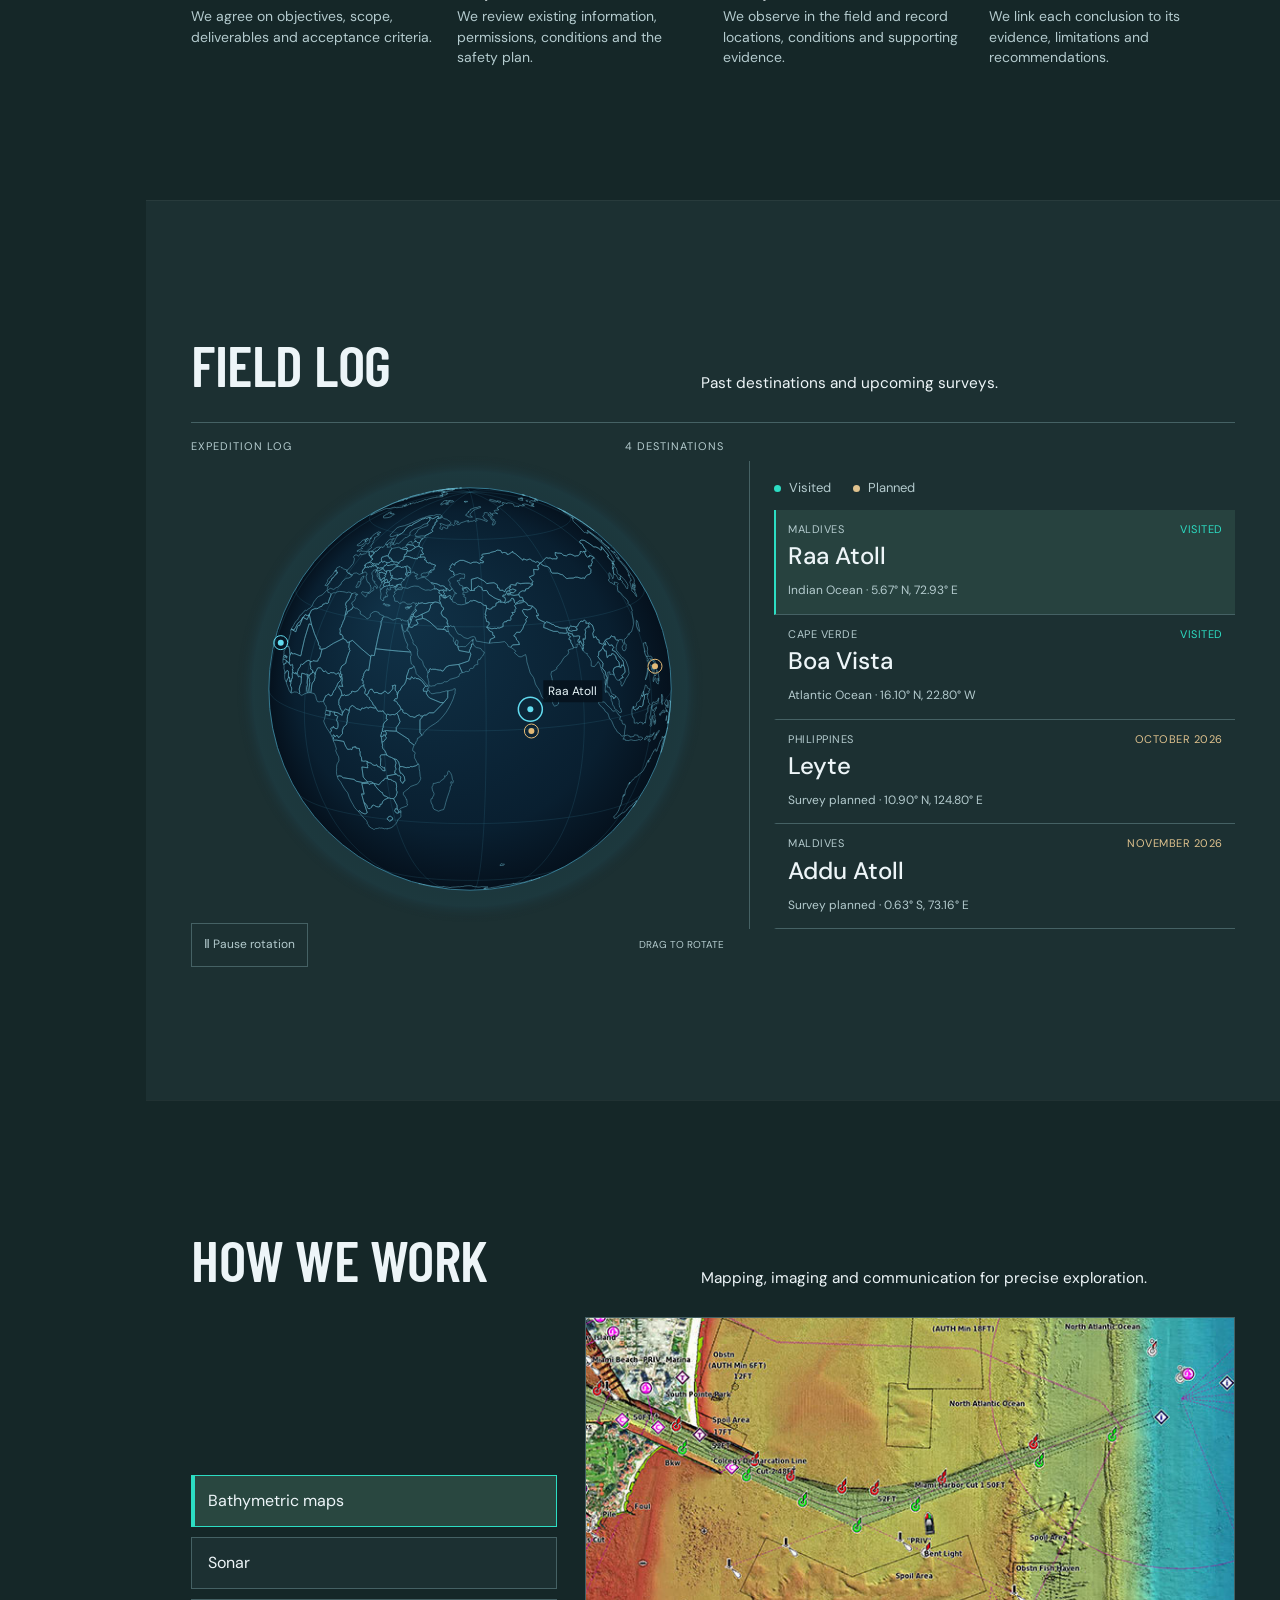
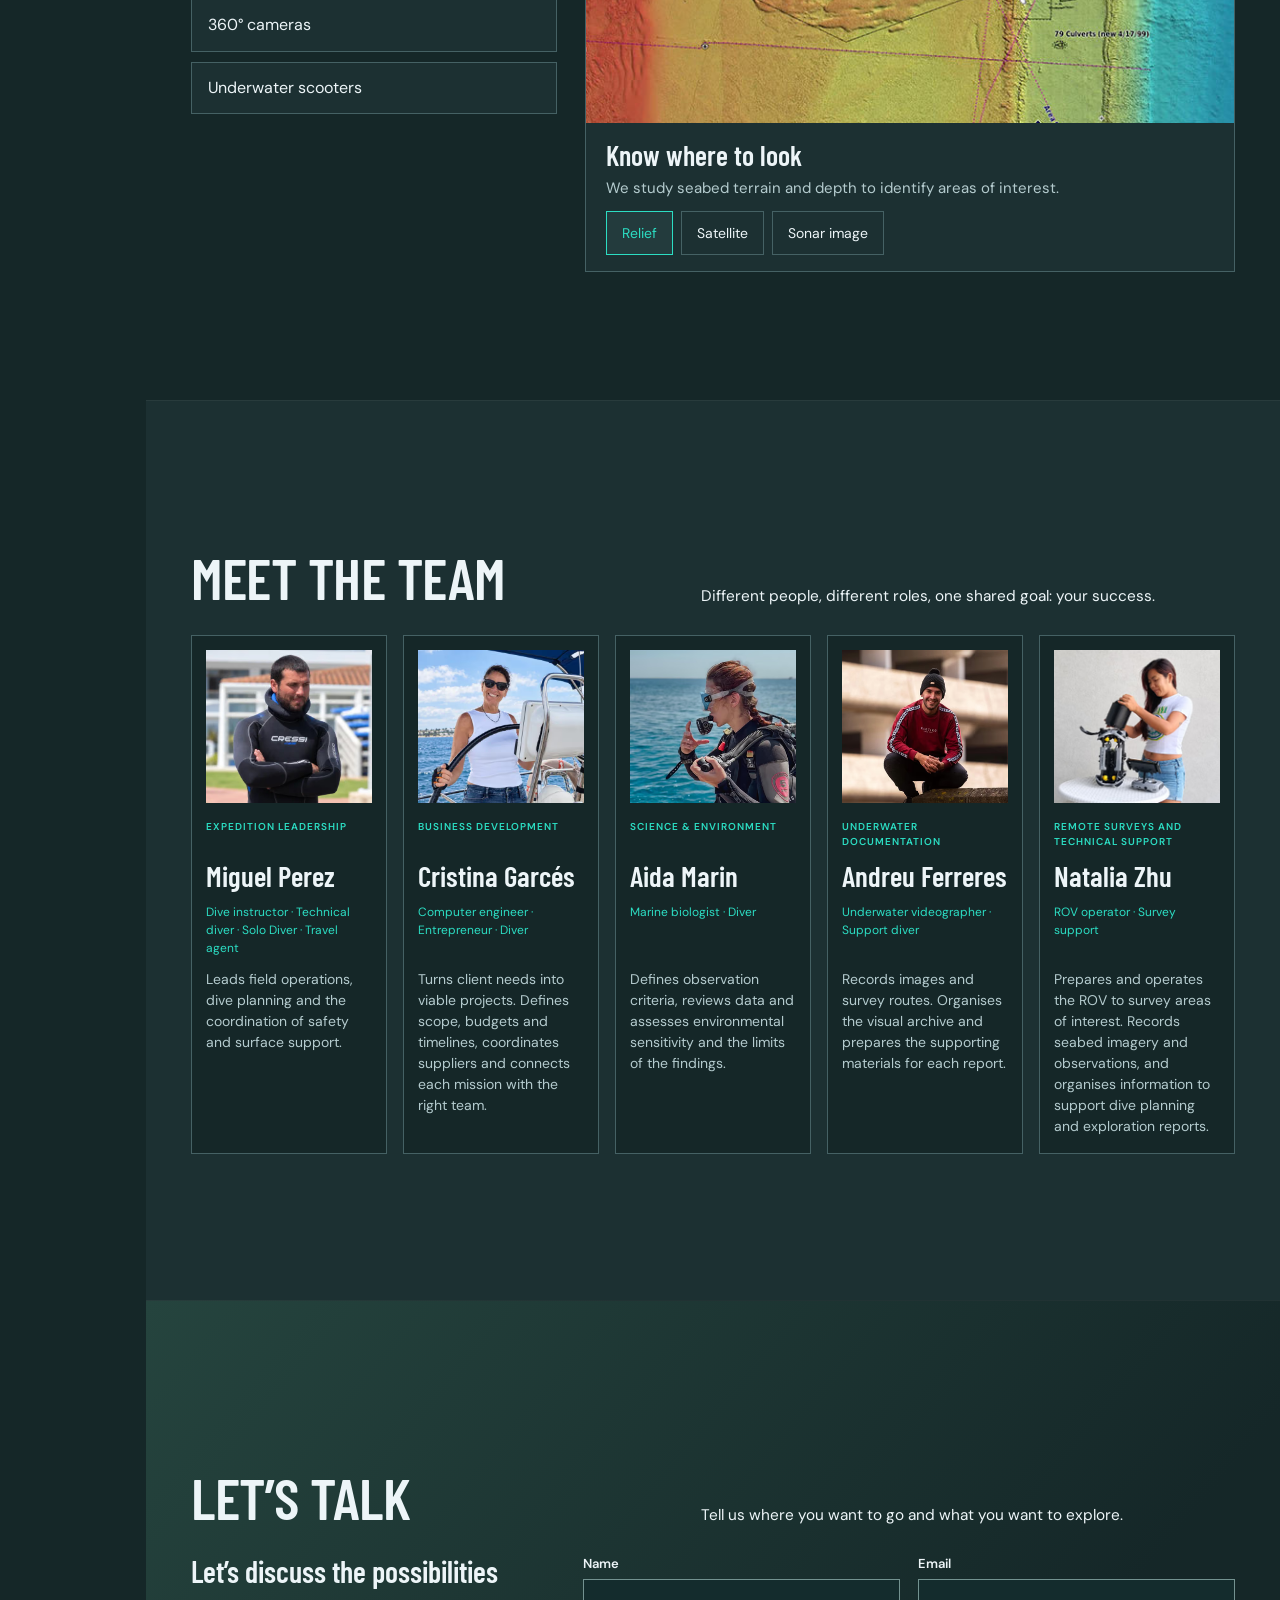
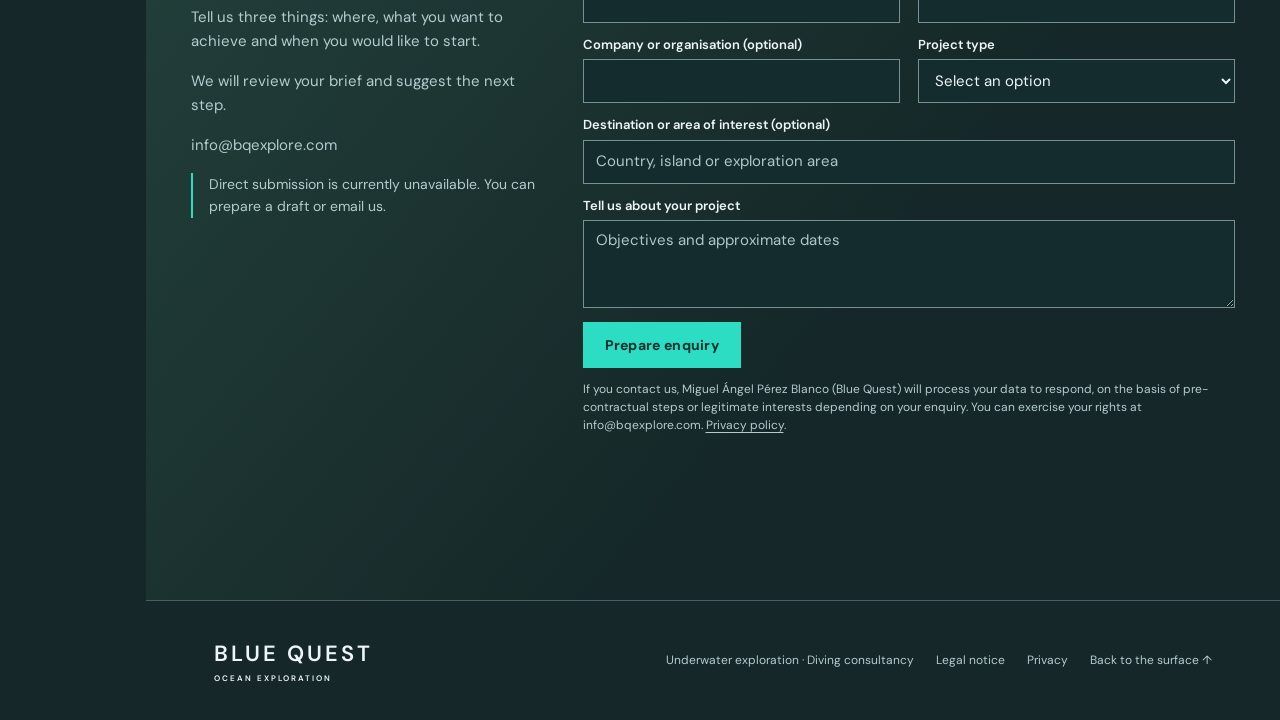
==== commit b3020515: "Center Natalia and ROV with a simple extended wall background" ====
--- a/en/index.html
+++ b/en/index.html
@@ -37,7 +37,7 @@
 <article class="team-card"><div class="team-photo"><picture class="responsive-photo" data-photo="cristina"><source type="image/avif" srcset="/assets/optimized/cristina-160-1f9d550606dc.avif 160w, /assets/optimized/cristina-320-b1807b247c72.avif 320w, /assets/optimized/cristina-640-be4205e9bc4a.avif 640w" sizes="(max-width:760px) 140px, (max-width:1199px) 40vw, 24vw"><img alt="Cristina Garcés at the helm of a boat" loading="lazy" src="/assets/optimized/cristina-640-b494392a9c91.webp" srcset="/assets/optimized/cristina-160-da626f9d2ff5.webp 160w, /assets/optimized/cristina-320-ef28eac02fc1.webp 320w, /assets/optimized/cristina-640-b494392a9c91.webp 640w" sizes="(max-width:760px) 140px, (max-width:1199px) 40vw, 24vw" width="640" height="480" decoding="async"></picture></div><div class="team-info"><p class="eyebrow">BUSINESS DEVELOPMENT</p><h3>Cristina Garcés</h3><p class="team-credentials">Computer engineer · Entrepreneur · Diver</p><p>Turns client needs into viable projects. Defines scope, budgets and timelines, coordinates suppliers and connects each mission with the right team.</p></div></article>
 <article class="team-card"><div class="team-photo"><picture class="responsive-photo" data-photo="aida"><source type="image/avif" srcset="/assets/optimized/aida-160-bdb6af3a07ab.avif 160w, /assets/optimized/aida-320-91fda16dedfc.avif 320w, /assets/optimized/aida-640-14688cee7fff.avif 640w, /assets/optimized/aida-1196-ff5b7c944b6a.avif 1196w" sizes="(max-width:760px) 140px, (max-width:1199px) 40vw, 24vw"><img class="team-image-aida" alt="Aida Marin ready for a dive by the sea" loading="lazy" src="/assets/optimized/aida-1196-cde4c1112831.jpg" srcset="/assets/optimized/aida-160-0a59ba2ed4ba.webp 160w, /assets/optimized/aida-320-29761082fbe5.webp 320w, /assets/optimized/aida-640-99f5d3c82180.webp 640w, /assets/optimized/aida-1196-cde4c1112831.jpg 1196w" sizes="(max-width:760px) 140px, (max-width:1199px) 40vw, 24vw" width="1196" height="1593" decoding="async"></picture></div><div class="team-info"><p class="eyebrow">SCIENCE & ENVIRONMENT</p><h3>Aida Marin</h3><p class="team-credentials">Marine biologist · Diver</p><p>Defines observation criteria, reviews data and assesses environmental sensitivity and the limits of the findings.</p></div></article>
 <article class="team-card"><div class="team-photo"><picture class="responsive-photo" data-photo="andreu"><source type="image/avif" srcset="/assets/optimized/andreu-160-0e4491a9cee1.avif 160w, /assets/optimized/andreu-320-aed978a1963a.avif 320w, /assets/optimized/andreu-640-d5b2834cf0f7.avif 640w, /assets/optimized/andreu-1199-a5ea3d98076b.avif 1199w" sizes="(max-width:760px) 140px, (max-width:1199px) 40vw, 24vw"><img class="team-image-andreu" alt="Portrait of Andreu Ferreres in an urban setting" loading="lazy" src="/assets/optimized/andreu-1199-cb1f2b6b40fe.jpg" srcset="/assets/optimized/andreu-160-2fd49f7fe0e5.webp 160w, /assets/optimized/andreu-320-9371046da8dc.webp 320w, /assets/optimized/andreu-640-83d22195be90.webp 640w, /assets/optimized/andreu-1199-cb1f2b6b40fe.jpg 1199w" sizes="(max-width:760px) 140px, (max-width:1199px) 40vw, 24vw" width="1199" height="1191" decoding="async"></picture></div><div class="team-info"><p class="eyebrow">UNDERWATER DOCUMENTATION</p><h3>Andreu Ferreres</h3><p class="team-credentials">Underwater videographer · Support diver</p><p>Records images and survey routes. Organises the visual archive and prepares the supporting materials for each report.</p></div></article>
-<article class="team-card"><div class="team-photo"><picture class="responsive-photo" data-photo="natalia"><source type="image/avif" srcset="/assets/optimized/natalia-160-8ef3a34ad088.avif 160w, /assets/optimized/natalia-320-d4b3ba58c1c9.avif 320w, /assets/optimized/natalia-640-188278602998.avif 640w" sizes="(max-width:760px) 140px, (max-width:1199px) 40vw, 18vw"><img alt="Natalia Zhu preparing an ROV for underwater exploration" loading="lazy" src="/assets/optimized/natalia-640-6c5e686159ec.webp" srcset="/assets/optimized/natalia-160-506ad360a002.webp 160w, /assets/optimized/natalia-320-005a3e4e200e.webp 320w, /assets/optimized/natalia-640-6c5e686159ec.webp 640w" sizes="(max-width:760px) 140px, (max-width:1199px) 40vw, 18vw" width="2048" height="2048" decoding="async"></picture></div><div class="team-info"><p class="eyebrow">REMOTE SURVEYS AND TECHNICAL SUPPORT</p><h3>Natalia Zhu</h3><p class="team-credentials">ROV operator · Survey support</p><p>Prepares and operates the ROV to survey areas of interest. Records seabed imagery and observations, and organises information to support dive planning and exploration reports.</p></div></article>
+<article class="team-card"><div class="team-photo"><picture class="responsive-photo" data-photo="natalia"><source type="image/avif" srcset="/assets/optimized/natalia-160-c8706e4c46f1.avif 160w, /assets/optimized/natalia-320-778f43a0bf8b.avif 320w, /assets/optimized/natalia-640-33378d504fc1.avif 640w" sizes="(max-width:760px) 140px, (max-width:1199px) 40vw, 18vw"><img alt="Natalia Zhu preparing an ROV for underwater exploration" loading="lazy" src="/assets/optimized/natalia-640-149237413935.webp" srcset="/assets/optimized/natalia-160-56f7a36ffb23.webp 160w, /assets/optimized/natalia-320-318d0a7e2102.webp 320w, /assets/optimized/natalia-640-149237413935.webp 640w" sizes="(max-width:760px) 140px, (max-width:1199px) 40vw, 18vw" width="1774" height="887" decoding="async"></picture></div><div class="team-info"><p class="eyebrow">REMOTE SURVEYS AND TECHNICAL SUPPORT</p><h3>Natalia Zhu</h3><p class="team-credentials">ROV operator · Survey support</p><p>Prepares and operates the ROV to survey areas of interest. Records seabed imagery and observations, and organises information to support dive planning and exploration reports.</p></div></article>
 </div>
 </section>
 <section id="contacto" class="section contact">
--- a/styles.css
+++ b/styles.css
@@ -4,7 +4,7 @@
 .team-photo picture[data-photo="cristina"] img{object-position:50% 8%}
 .team-photo img.team-image-aida{object-position:50% 10%}
 .team-photo img.team-image-andreu{object-position:50% 18%}
-.team-photo picture[data-photo="natalia"] img{object-position:50% 15%}
+.team-photo picture[data-photo="natalia"] img{object-position:50% 50%}
 .service-photo picture[data-photo="boat"] img{object-position:50% 18%}
 /* Blue Quest: one shared system for services, evidence and contact. */
 /* Restore the three original map views within the shared photo frame. */
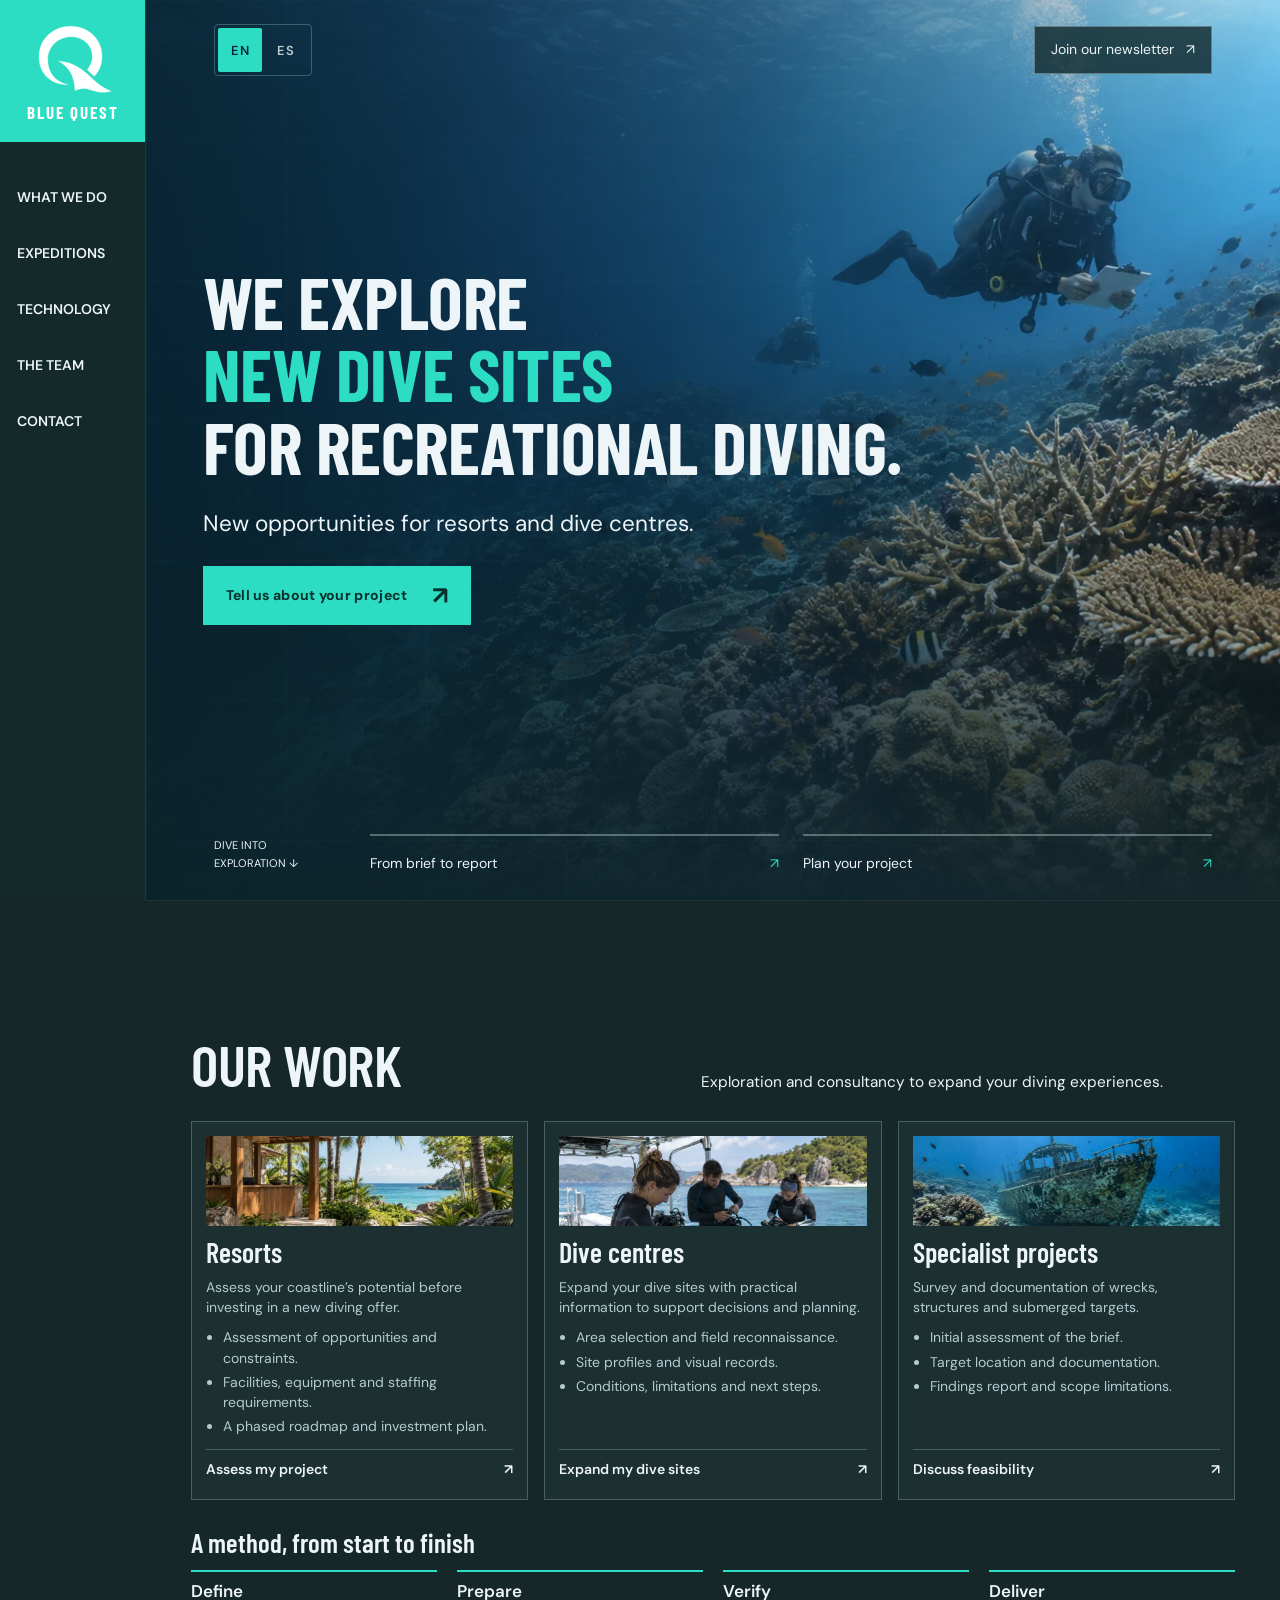
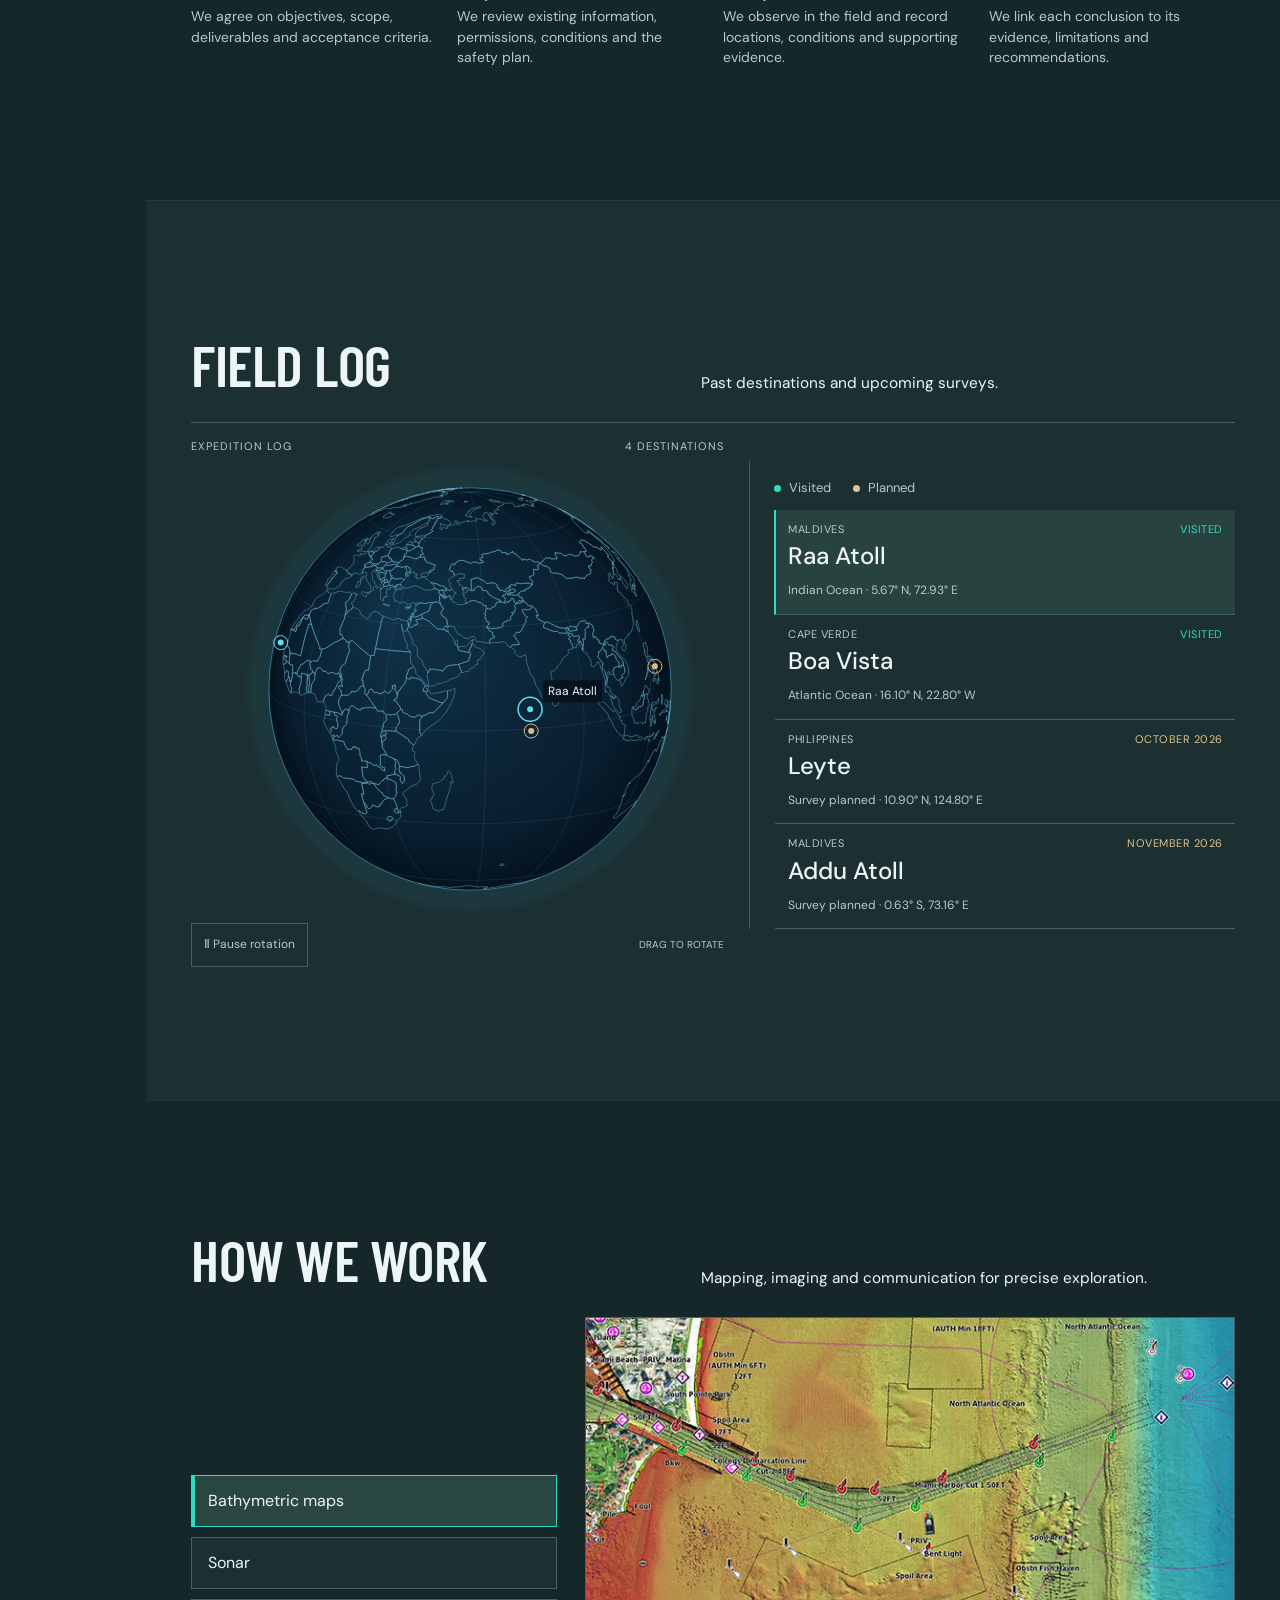
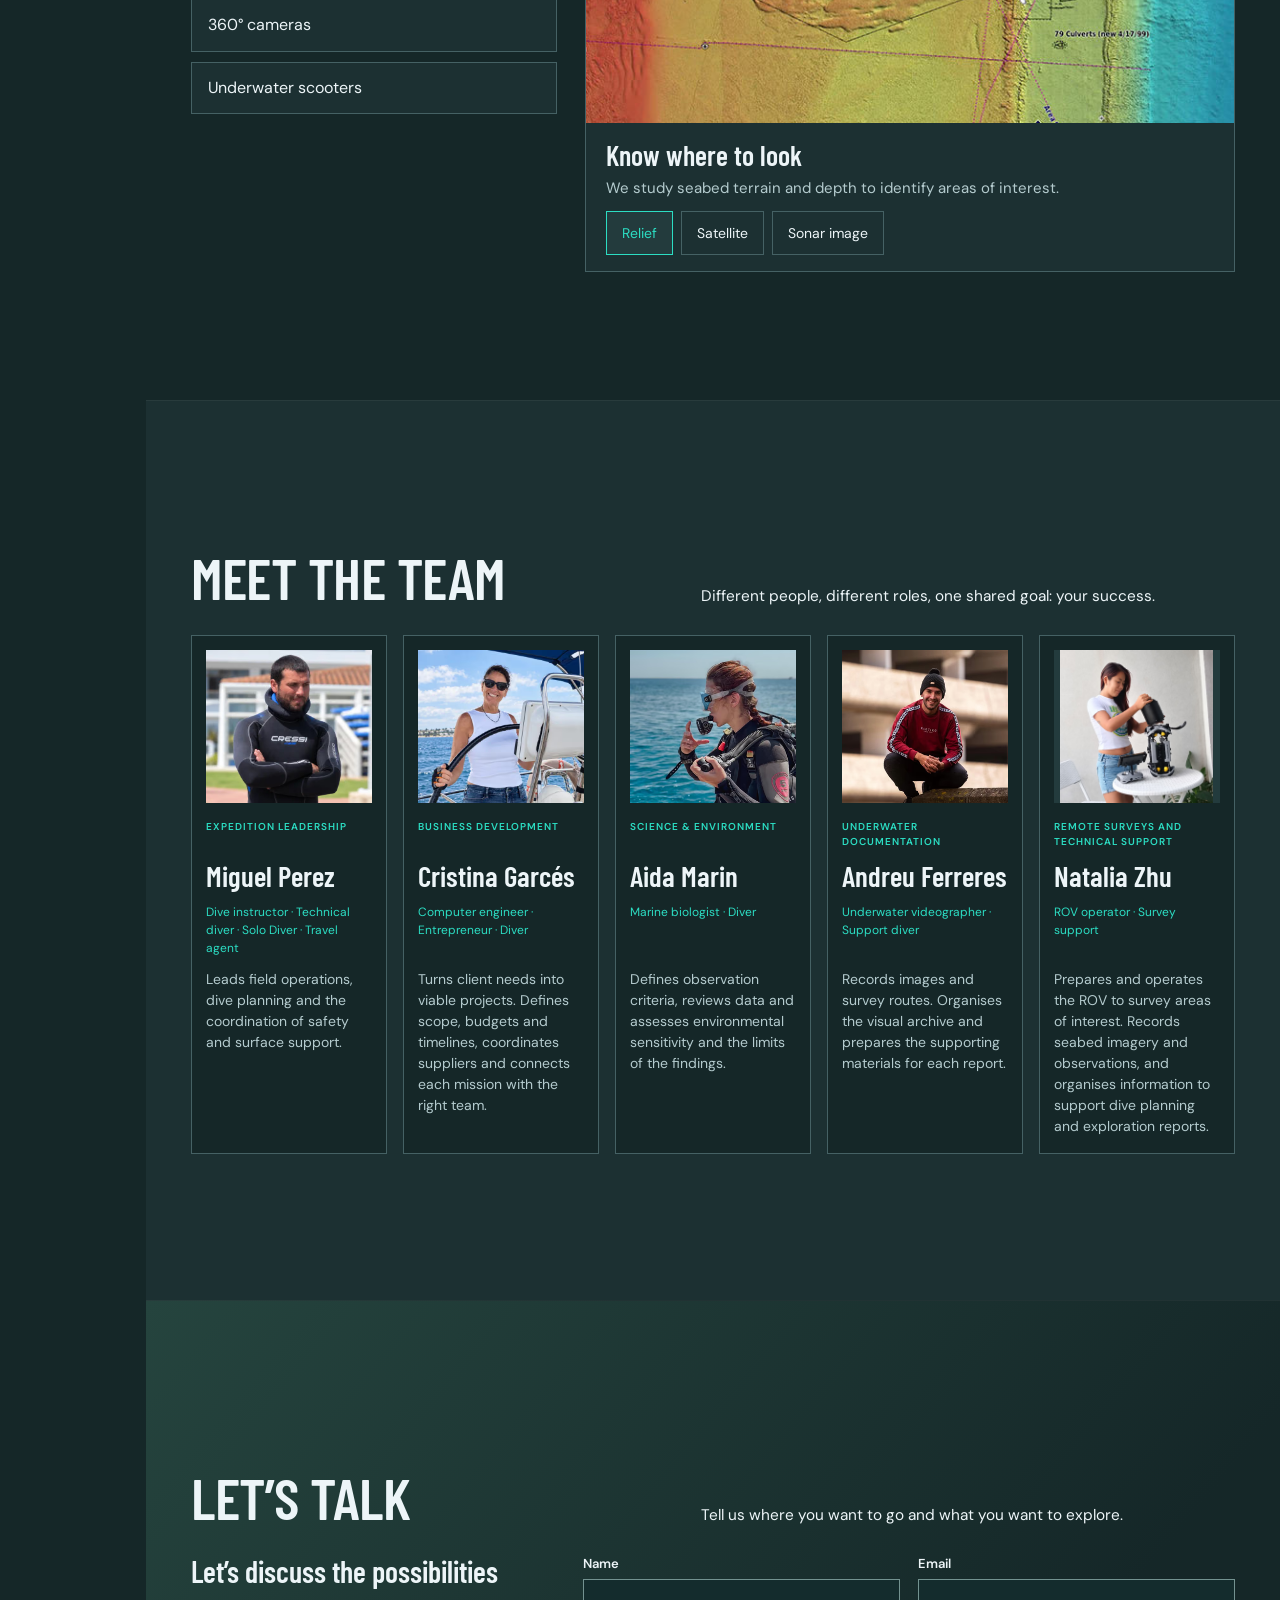
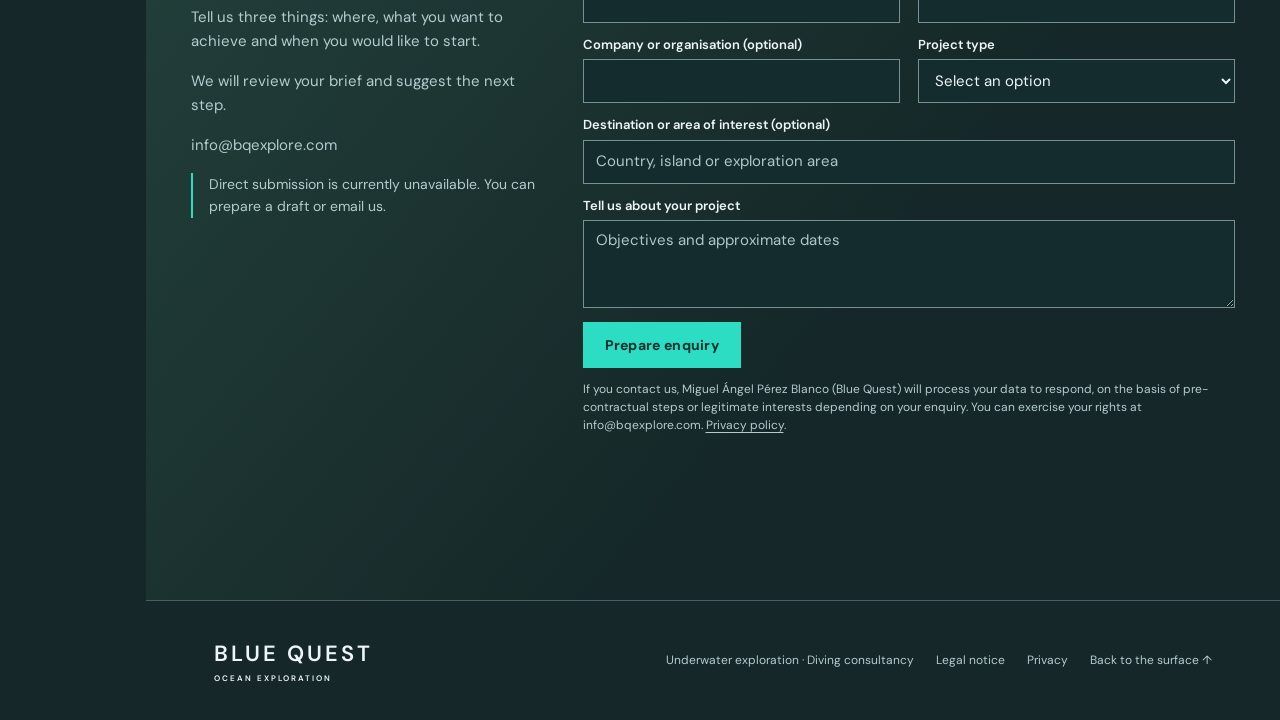
==== commit 807e4554: "Publish approved Natalia portrait with readable ROV lettering" ====
--- a/en/index.html
+++ b/en/index.html
@@ -37,7 +37,7 @@
 <article class="team-card"><div class="team-photo"><picture class="responsive-photo" data-photo="cristina"><source type="image/avif" srcset="/assets/optimized/cristina-160-1f9d550606dc.avif 160w, /assets/optimized/cristina-320-b1807b247c72.avif 320w, /assets/optimized/cristina-640-be4205e9bc4a.avif 640w" sizes="(max-width:760px) 140px, (max-width:1199px) 40vw, 24vw"><img alt="Cristina Garcés at the helm of a boat" loading="lazy" src="/assets/optimized/cristina-640-b494392a9c91.webp" srcset="/assets/optimized/cristina-160-da626f9d2ff5.webp 160w, /assets/optimized/cristina-320-ef28eac02fc1.webp 320w, /assets/optimized/cristina-640-b494392a9c91.webp 640w" sizes="(max-width:760px) 140px, (max-width:1199px) 40vw, 24vw" width="640" height="480" decoding="async"></picture></div><div class="team-info"><p class="eyebrow">BUSINESS DEVELOPMENT</p><h3>Cristina Garcés</h3><p class="team-credentials">Computer engineer · Entrepreneur · Diver</p><p>Turns client needs into viable projects. Defines scope, budgets and timelines, coordinates suppliers and connects each mission with the right team.</p></div></article>
 <article class="team-card"><div class="team-photo"><picture class="responsive-photo" data-photo="aida"><source type="image/avif" srcset="/assets/optimized/aida-160-bdb6af3a07ab.avif 160w, /assets/optimized/aida-320-91fda16dedfc.avif 320w, /assets/optimized/aida-640-14688cee7fff.avif 640w, /assets/optimized/aida-1196-ff5b7c944b6a.avif 1196w" sizes="(max-width:760px) 140px, (max-width:1199px) 40vw, 24vw"><img class="team-image-aida" alt="Aida Marin ready for a dive by the sea" loading="lazy" src="/assets/optimized/aida-1196-cde4c1112831.jpg" srcset="/assets/optimized/aida-160-0a59ba2ed4ba.webp 160w, /assets/optimized/aida-320-29761082fbe5.webp 320w, /assets/optimized/aida-640-99f5d3c82180.webp 640w, /assets/optimized/aida-1196-cde4c1112831.jpg 1196w" sizes="(max-width:760px) 140px, (max-width:1199px) 40vw, 24vw" width="1196" height="1593" decoding="async"></picture></div><div class="team-info"><p class="eyebrow">SCIENCE & ENVIRONMENT</p><h3>Aida Marin</h3><p class="team-credentials">Marine biologist · Diver</p><p>Defines observation criteria, reviews data and assesses environmental sensitivity and the limits of the findings.</p></div></article>
 <article class="team-card"><div class="team-photo"><picture class="responsive-photo" data-photo="andreu"><source type="image/avif" srcset="/assets/optimized/andreu-160-0e4491a9cee1.avif 160w, /assets/optimized/andreu-320-aed978a1963a.avif 320w, /assets/optimized/andreu-640-d5b2834cf0f7.avif 640w, /assets/optimized/andreu-1199-a5ea3d98076b.avif 1199w" sizes="(max-width:760px) 140px, (max-width:1199px) 40vw, 24vw"><img class="team-image-andreu" alt="Portrait of Andreu Ferreres in an urban setting" loading="lazy" src="/assets/optimized/andreu-1199-cb1f2b6b40fe.jpg" srcset="/assets/optimized/andreu-160-2fd49f7fe0e5.webp 160w, /assets/optimized/andreu-320-9371046da8dc.webp 320w, /assets/optimized/andreu-640-83d22195be90.webp 640w, /assets/optimized/andreu-1199-cb1f2b6b40fe.jpg 1199w" sizes="(max-width:760px) 140px, (max-width:1199px) 40vw, 24vw" width="1199" height="1191" decoding="async"></picture></div><div class="team-info"><p class="eyebrow">UNDERWATER DOCUMENTATION</p><h3>Andreu Ferreres</h3><p class="team-credentials">Underwater videographer · Support diver</p><p>Records images and survey routes. Organises the visual archive and prepares the supporting materials for each report.</p></div></article>
-<article class="team-card"><div class="team-photo"><picture class="responsive-photo" data-photo="natalia"><source type="image/avif" srcset="/assets/optimized/natalia-160-c8706e4c46f1.avif 160w, /assets/optimized/natalia-320-778f43a0bf8b.avif 320w, /assets/optimized/natalia-640-33378d504fc1.avif 640w" sizes="(max-width:760px) 140px, (max-width:1199px) 40vw, 18vw"><img alt="Natalia Zhu preparing an ROV for underwater exploration" loading="lazy" src="/assets/optimized/natalia-640-149237413935.webp" srcset="/assets/optimized/natalia-160-56f7a36ffb23.webp 160w, /assets/optimized/natalia-320-318d0a7e2102.webp 320w, /assets/optimized/natalia-640-149237413935.webp 640w" sizes="(max-width:760px) 140px, (max-width:1199px) 40vw, 18vw" width="1774" height="887" decoding="async"></picture></div><div class="team-info"><p class="eyebrow">REMOTE SURVEYS AND TECHNICAL SUPPORT</p><h3>Natalia Zhu</h3><p class="team-credentials">ROV operator · Survey support</p><p>Prepares and operates the ROV to survey areas of interest. Records seabed imagery and observations, and organises information to support dive planning and exploration reports.</p></div></article>
+<article class="team-card"><div class="team-photo"><picture class="responsive-photo" data-photo="natalia"><source type="image/avif" srcset="/assets/optimized/natalia-160-164522b03fe8.avif 160w, /assets/optimized/natalia-320-433b5d03689f.avif 320w, /assets/optimized/natalia-640-f780018cd670.avif 640w" sizes="(max-width:760px) 140px, (max-width:1199px) 40vw, 18vw"><img alt="Natalia Zhu preparing an ROV for underwater exploration" loading="lazy" src="/assets/optimized/natalia-640-6b001112a1fa.webp" srcset="/assets/optimized/natalia-160-fef96e856d32.webp 160w, /assets/optimized/natalia-320-1a1c43e949b4.webp 320w, /assets/optimized/natalia-640-6b001112a1fa.webp 640w" sizes="(max-width:760px) 140px, (max-width:1199px) 40vw, 18vw" width="1254" height="1254" decoding="async"></picture></div><div class="team-info"><p class="eyebrow">REMOTE SURVEYS AND TECHNICAL SUPPORT</p><h3>Natalia Zhu</h3><p class="team-credentials">ROV operator · Survey support</p><p>Prepares and operates the ROV to survey areas of interest. Records seabed imagery and observations, and organises information to support dive planning and exploration reports.</p></div></article>
 </div>
 </section>
 <section id="contacto" class="section contact">
--- a/styles.css
+++ b/styles.css
@@ -4,7 +4,7 @@
 .team-photo picture[data-photo="cristina"] img{object-position:50% 8%}
 .team-photo img.team-image-aida{object-position:50% 10%}
 .team-photo img.team-image-andreu{object-position:50% 18%}
-.team-photo picture[data-photo="natalia"] img{object-position:50% 50%}
+.team-photo picture[data-photo="natalia"] img{object-fit:contain;object-position:50% 50%}
 .service-photo picture[data-photo="boat"] img{object-position:50% 18%}
 /* Blue Quest: one shared system for services, evidence and contact. */
 /* Restore the three original map views within the shared photo frame. */
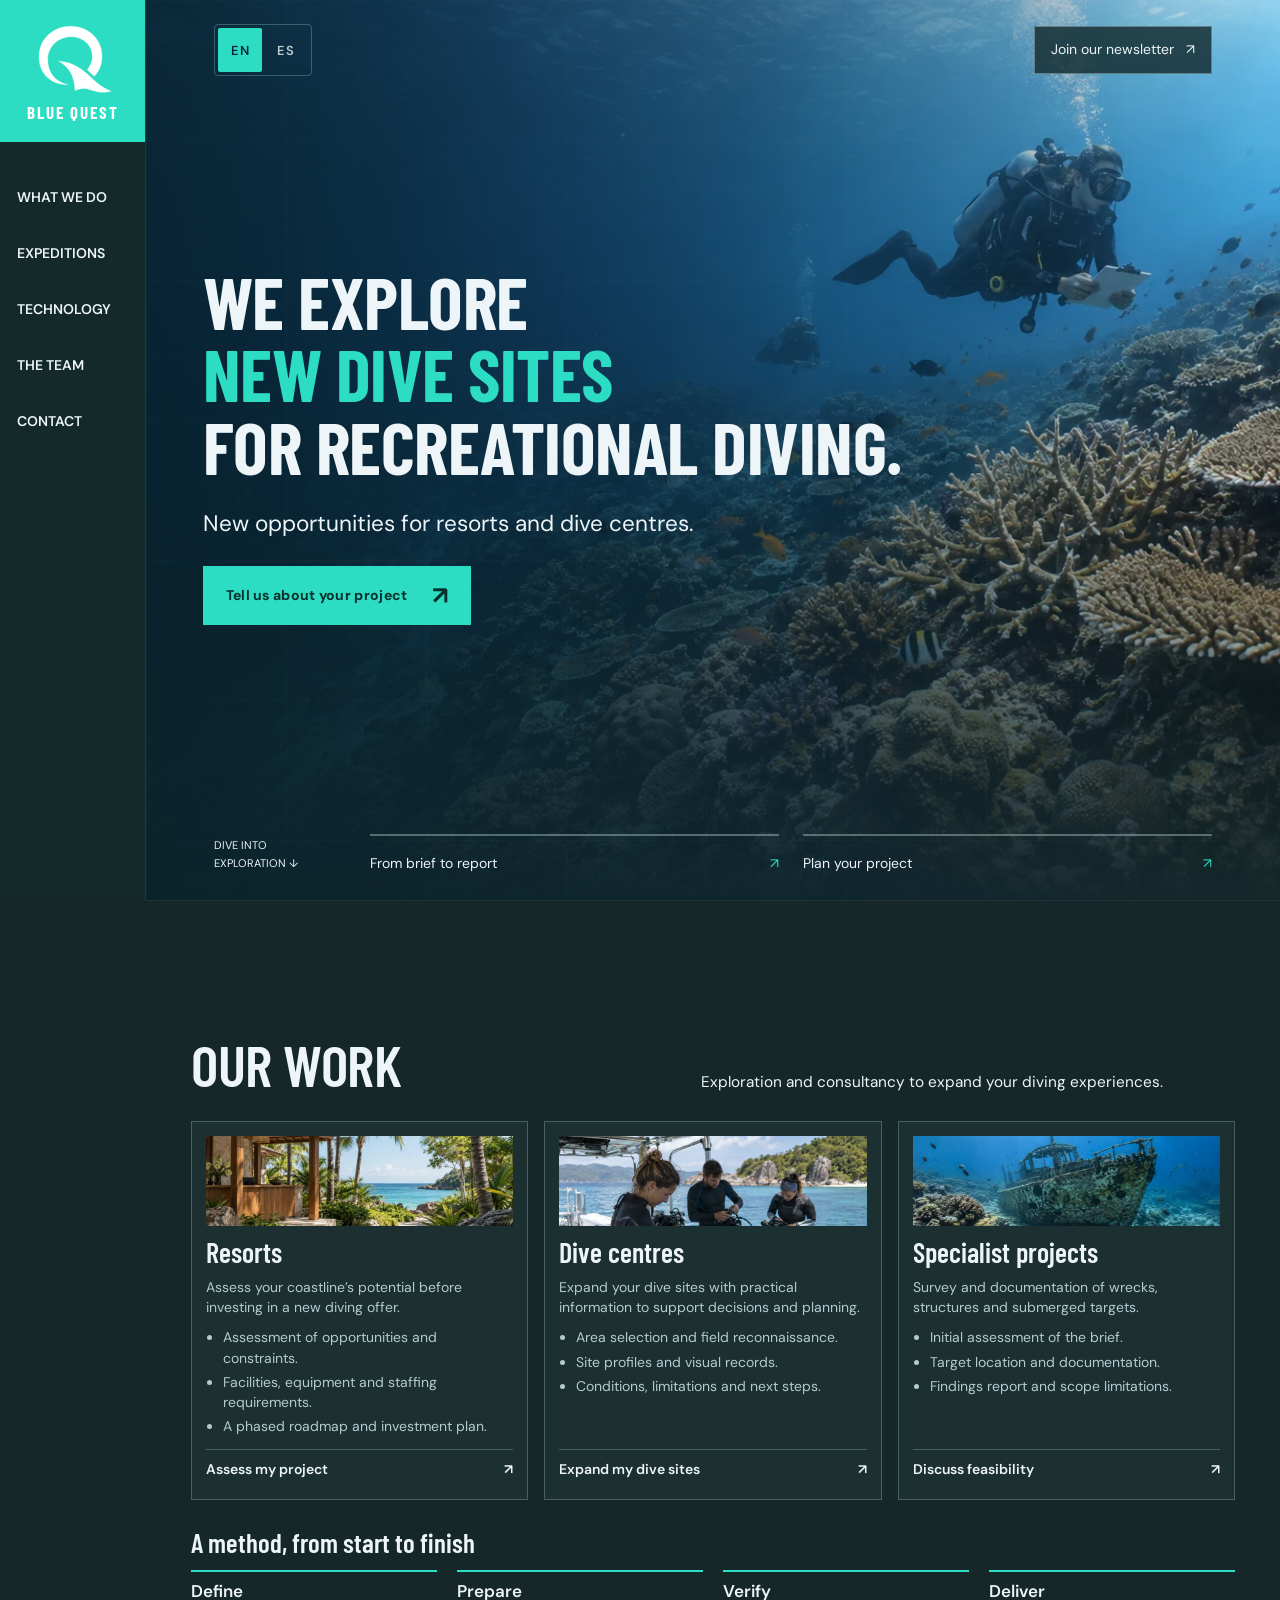
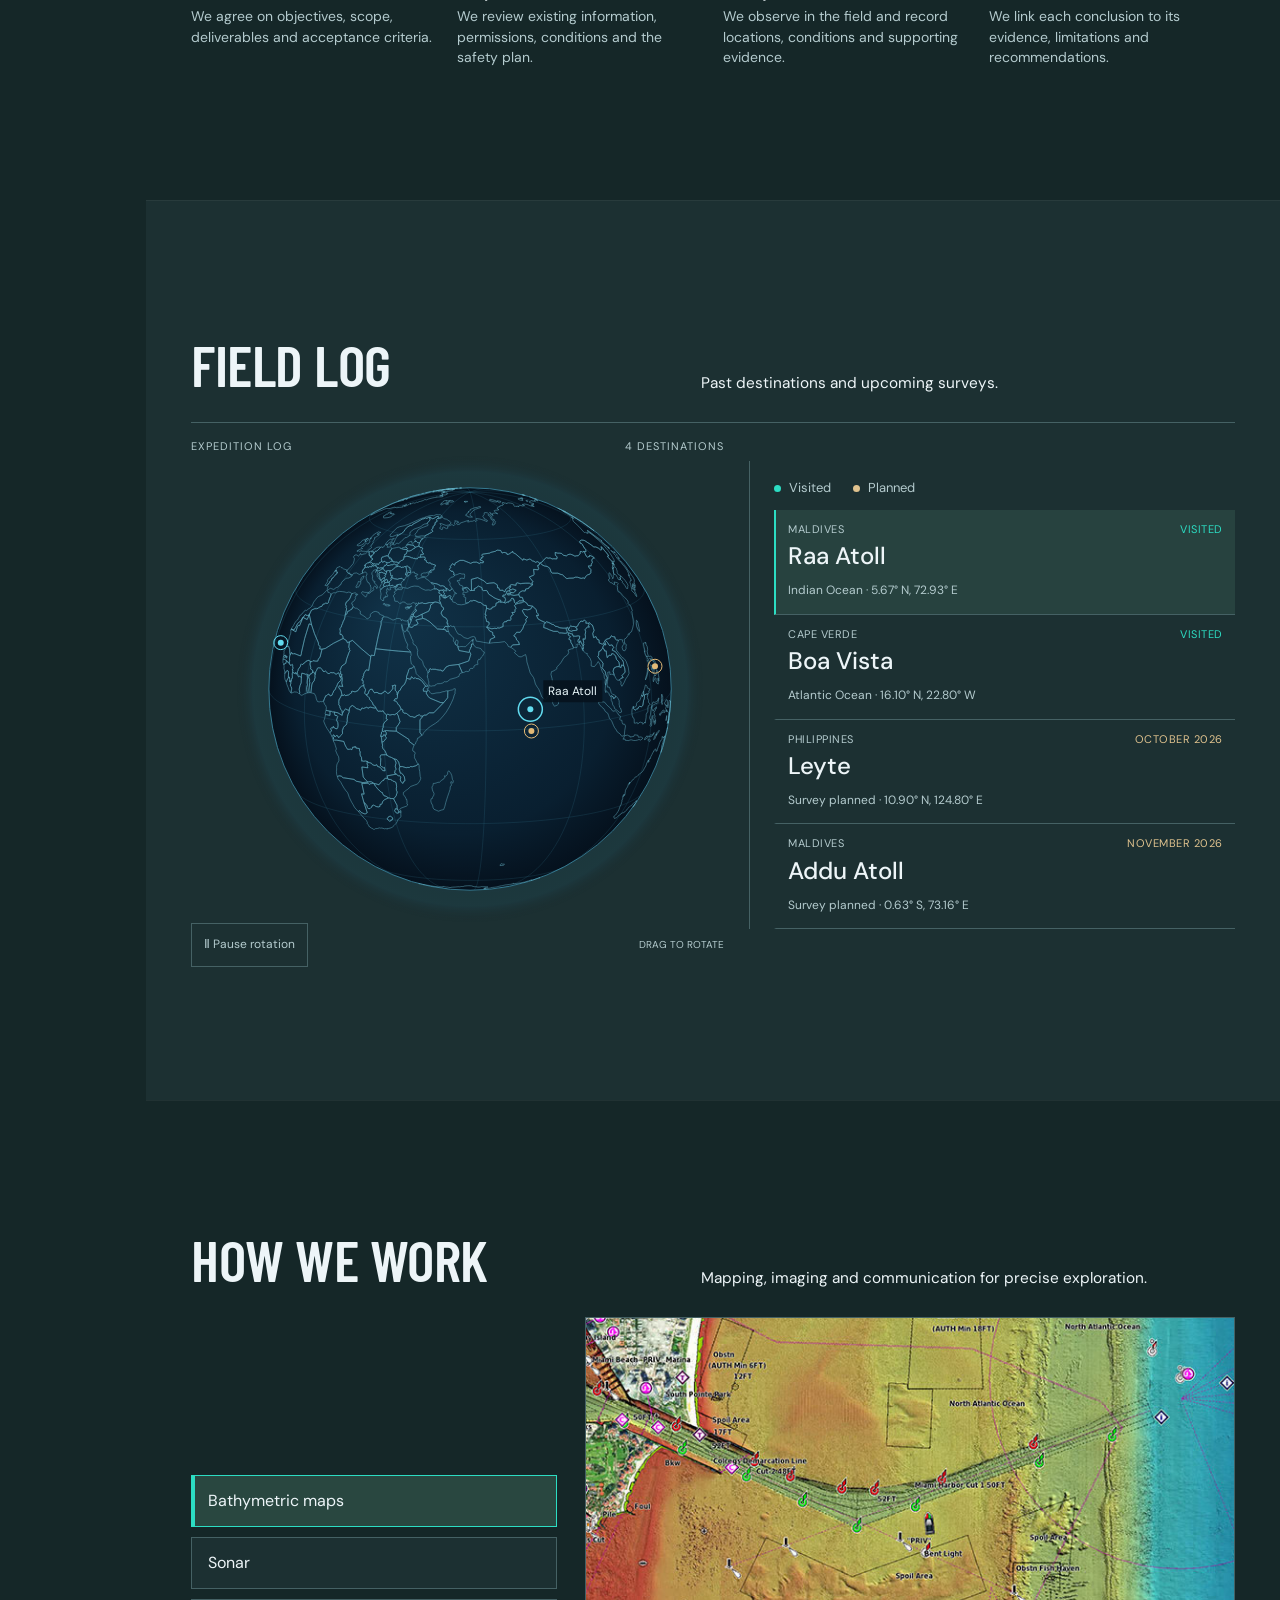
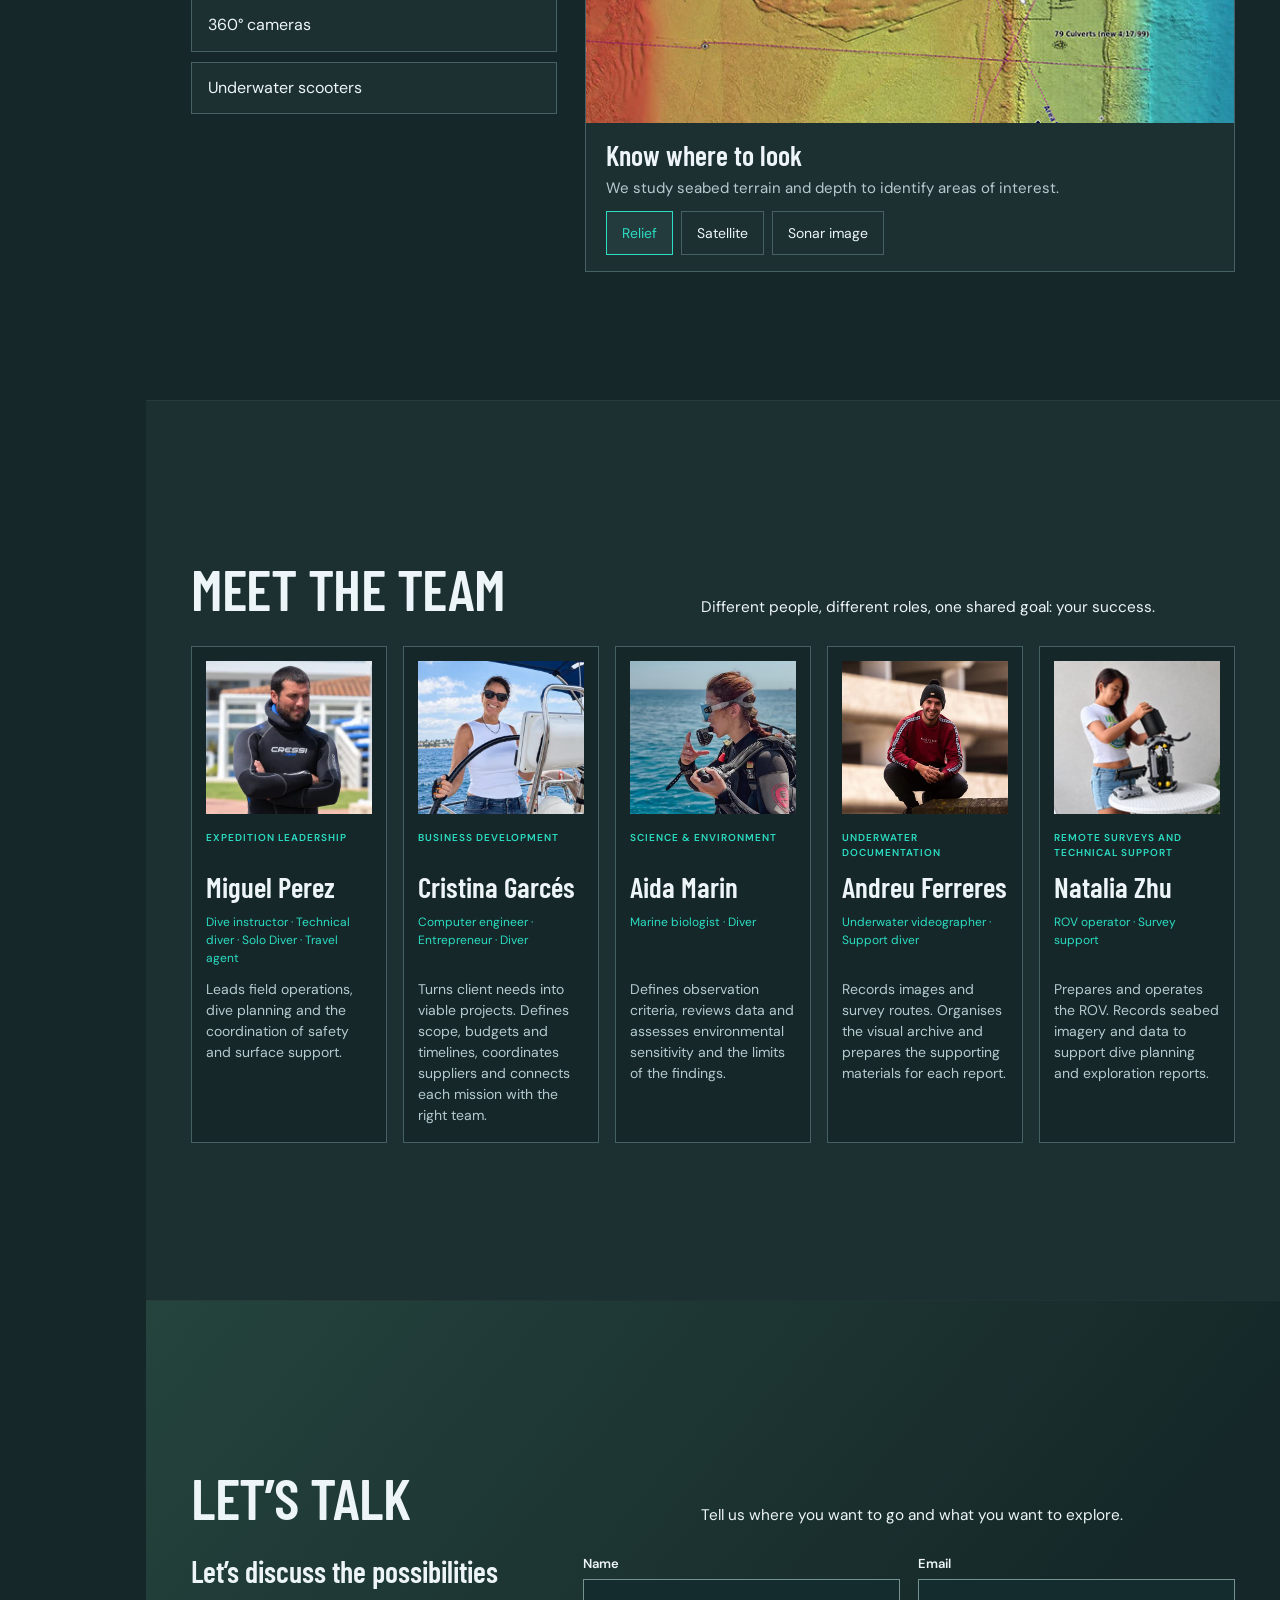
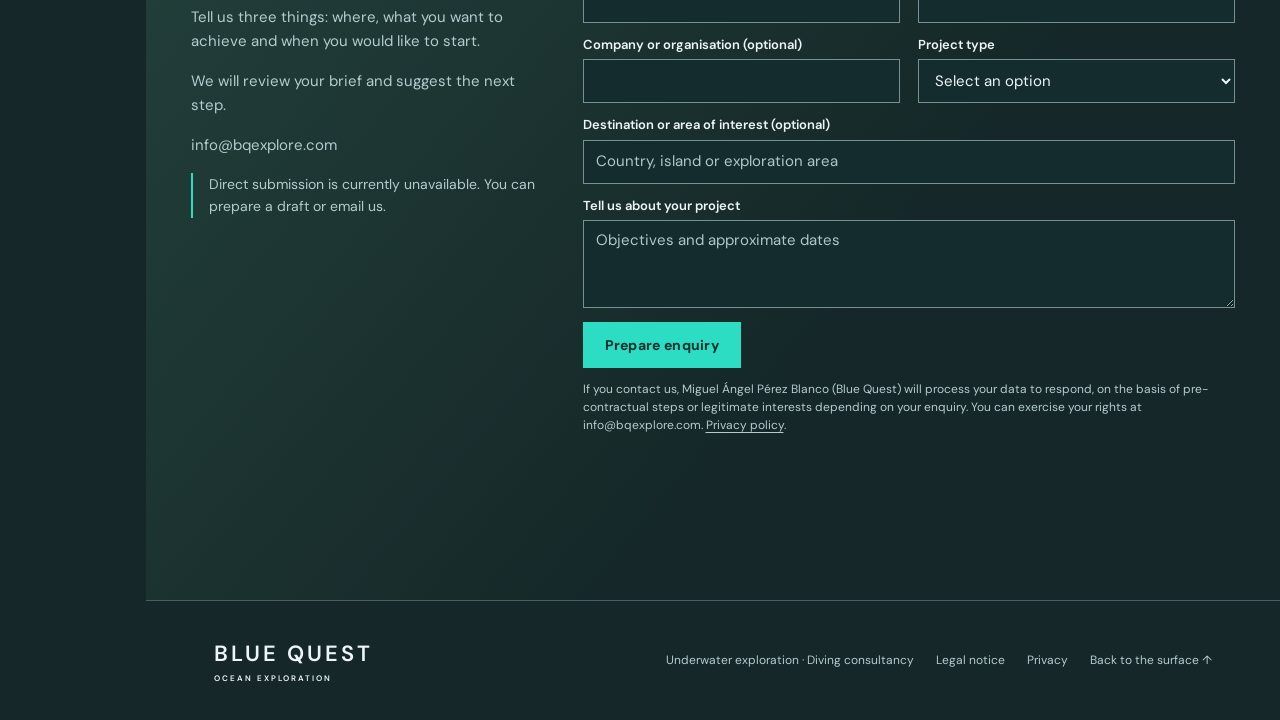
==== commit 3c393832: "Publish approved Natalia panorama and concise bilingual team description" ====
--- a/en/index.html
+++ b/en/index.html
@@ -37,7 +37,7 @@
 <article class="team-card"><div class="team-photo"><picture class="responsive-photo" data-photo="cristina"><source type="image/avif" srcset="/assets/optimized/cristina-160-1f9d550606dc.avif 160w, /assets/optimized/cristina-320-b1807b247c72.avif 320w, /assets/optimized/cristina-640-be4205e9bc4a.avif 640w" sizes="(max-width:760px) 140px, (max-width:1199px) 40vw, 24vw"><img alt="Cristina Garcés at the helm of a boat" loading="lazy" src="/assets/optimized/cristina-640-b494392a9c91.webp" srcset="/assets/optimized/cristina-160-da626f9d2ff5.webp 160w, /assets/optimized/cristina-320-ef28eac02fc1.webp 320w, /assets/optimized/cristina-640-b494392a9c91.webp 640w" sizes="(max-width:760px) 140px, (max-width:1199px) 40vw, 24vw" width="640" height="480" decoding="async"></picture></div><div class="team-info"><p class="eyebrow">BUSINESS DEVELOPMENT</p><h3>Cristina Garcés</h3><p class="team-credentials">Computer engineer · Entrepreneur · Diver</p><p>Turns client needs into viable projects. Defines scope, budgets and timelines, coordinates suppliers and connects each mission with the right team.</p></div></article>
 <article class="team-card"><div class="team-photo"><picture class="responsive-photo" data-photo="aida"><source type="image/avif" srcset="/assets/optimized/aida-160-bdb6af3a07ab.avif 160w, /assets/optimized/aida-320-91fda16dedfc.avif 320w, /assets/optimized/aida-640-14688cee7fff.avif 640w, /assets/optimized/aida-1196-ff5b7c944b6a.avif 1196w" sizes="(max-width:760px) 140px, (max-width:1199px) 40vw, 24vw"><img class="team-image-aida" alt="Aida Marin ready for a dive by the sea" loading="lazy" src="/assets/optimized/aida-1196-cde4c1112831.jpg" srcset="/assets/optimized/aida-160-0a59ba2ed4ba.webp 160w, /assets/optimized/aida-320-29761082fbe5.webp 320w, /assets/optimized/aida-640-99f5d3c82180.webp 640w, /assets/optimized/aida-1196-cde4c1112831.jpg 1196w" sizes="(max-width:760px) 140px, (max-width:1199px) 40vw, 24vw" width="1196" height="1593" decoding="async"></picture></div><div class="team-info"><p class="eyebrow">SCIENCE & ENVIRONMENT</p><h3>Aida Marin</h3><p class="team-credentials">Marine biologist · Diver</p><p>Defines observation criteria, reviews data and assesses environmental sensitivity and the limits of the findings.</p></div></article>
 <article class="team-card"><div class="team-photo"><picture class="responsive-photo" data-photo="andreu"><source type="image/avif" srcset="/assets/optimized/andreu-160-0e4491a9cee1.avif 160w, /assets/optimized/andreu-320-aed978a1963a.avif 320w, /assets/optimized/andreu-640-d5b2834cf0f7.avif 640w, /assets/optimized/andreu-1199-a5ea3d98076b.avif 1199w" sizes="(max-width:760px) 140px, (max-width:1199px) 40vw, 24vw"><img class="team-image-andreu" alt="Portrait of Andreu Ferreres in an urban setting" loading="lazy" src="/assets/optimized/andreu-1199-cb1f2b6b40fe.jpg" srcset="/assets/optimized/andreu-160-2fd49f7fe0e5.webp 160w, /assets/optimized/andreu-320-9371046da8dc.webp 320w, /assets/optimized/andreu-640-83d22195be90.webp 640w, /assets/optimized/andreu-1199-cb1f2b6b40fe.jpg 1199w" sizes="(max-width:760px) 140px, (max-width:1199px) 40vw, 24vw" width="1199" height="1191" decoding="async"></picture></div><div class="team-info"><p class="eyebrow">UNDERWATER DOCUMENTATION</p><h3>Andreu Ferreres</h3><p class="team-credentials">Underwater videographer · Support diver</p><p>Records images and survey routes. Organises the visual archive and prepares the supporting materials for each report.</p></div></article>
-<article class="team-card"><div class="team-photo"><picture class="responsive-photo" data-photo="natalia"><source type="image/avif" srcset="/assets/optimized/natalia-160-164522b03fe8.avif 160w, /assets/optimized/natalia-320-433b5d03689f.avif 320w, /assets/optimized/natalia-640-f780018cd670.avif 640w" sizes="(max-width:760px) 140px, (max-width:1199px) 40vw, 18vw"><img alt="Natalia Zhu preparing an ROV for underwater exploration" loading="lazy" src="/assets/optimized/natalia-640-6b001112a1fa.webp" srcset="/assets/optimized/natalia-160-fef96e856d32.webp 160w, /assets/optimized/natalia-320-1a1c43e949b4.webp 320w, /assets/optimized/natalia-640-6b001112a1fa.webp 640w" sizes="(max-width:760px) 140px, (max-width:1199px) 40vw, 18vw" width="1254" height="1254" decoding="async"></picture></div><div class="team-info"><p class="eyebrow">REMOTE SURVEYS AND TECHNICAL SUPPORT</p><h3>Natalia Zhu</h3><p class="team-credentials">ROV operator · Survey support</p><p>Prepares and operates the ROV to survey areas of interest. Records seabed imagery and observations, and organises information to support dive planning and exploration reports.</p></div></article>
+<article class="team-card"><div class="team-photo"><picture class="responsive-photo" data-photo="natalia"><source type="image/avif" srcset="/assets/optimized/natalia-160-92ad3e9aaae9.avif 160w, /assets/optimized/natalia-320-77c441ab2f5e.avif 320w, /assets/optimized/natalia-640-ec371470dc84.avif 640w" sizes="(max-width:760px) 140px, (max-width:1199px) 40vw, 18vw"><img alt="Natalia Zhu preparing an ROV for underwater exploration" loading="lazy" src="/assets/optimized/natalia-640-1f9629581d4a.webp" srcset="/assets/optimized/natalia-160-426f35426aef.webp 160w, /assets/optimized/natalia-320-c083151bf83c.webp 320w, /assets/optimized/natalia-640-1f9629581d4a.webp 640w" sizes="(max-width:760px) 140px, (max-width:1199px) 40vw, 18vw" width="1774" height="887" decoding="async"></picture></div><div class="team-info"><p class="eyebrow">REMOTE SURVEYS AND TECHNICAL SUPPORT</p><h3>Natalia Zhu</h3><p class="team-credentials">ROV operator · Survey support</p><p>Prepares and operates the ROV. Records seabed imagery and data to support dive planning and exploration reports.</p></div></article>
 </div>
 </section>
 <section id="contacto" class="section contact">
--- a/styles.css
+++ b/styles.css
@@ -4,7 +4,7 @@
 .team-photo picture[data-photo="cristina"] img{object-position:50% 8%}
 .team-photo img.team-image-aida{object-position:50% 10%}
 .team-photo img.team-image-andreu{object-position:50% 18%}
-.team-photo picture[data-photo="natalia"] img{object-fit:contain;object-position:50% 50%}
+.team-photo picture[data-photo="natalia"] img{object-fit:cover;object-position:50% 50%}
 .service-photo picture[data-photo="boat"] img{object-position:50% 18%}
 /* Blue Quest: one shared system for services, evidence and contact. */
 /* Restore the three original map views within the shared photo frame. */
